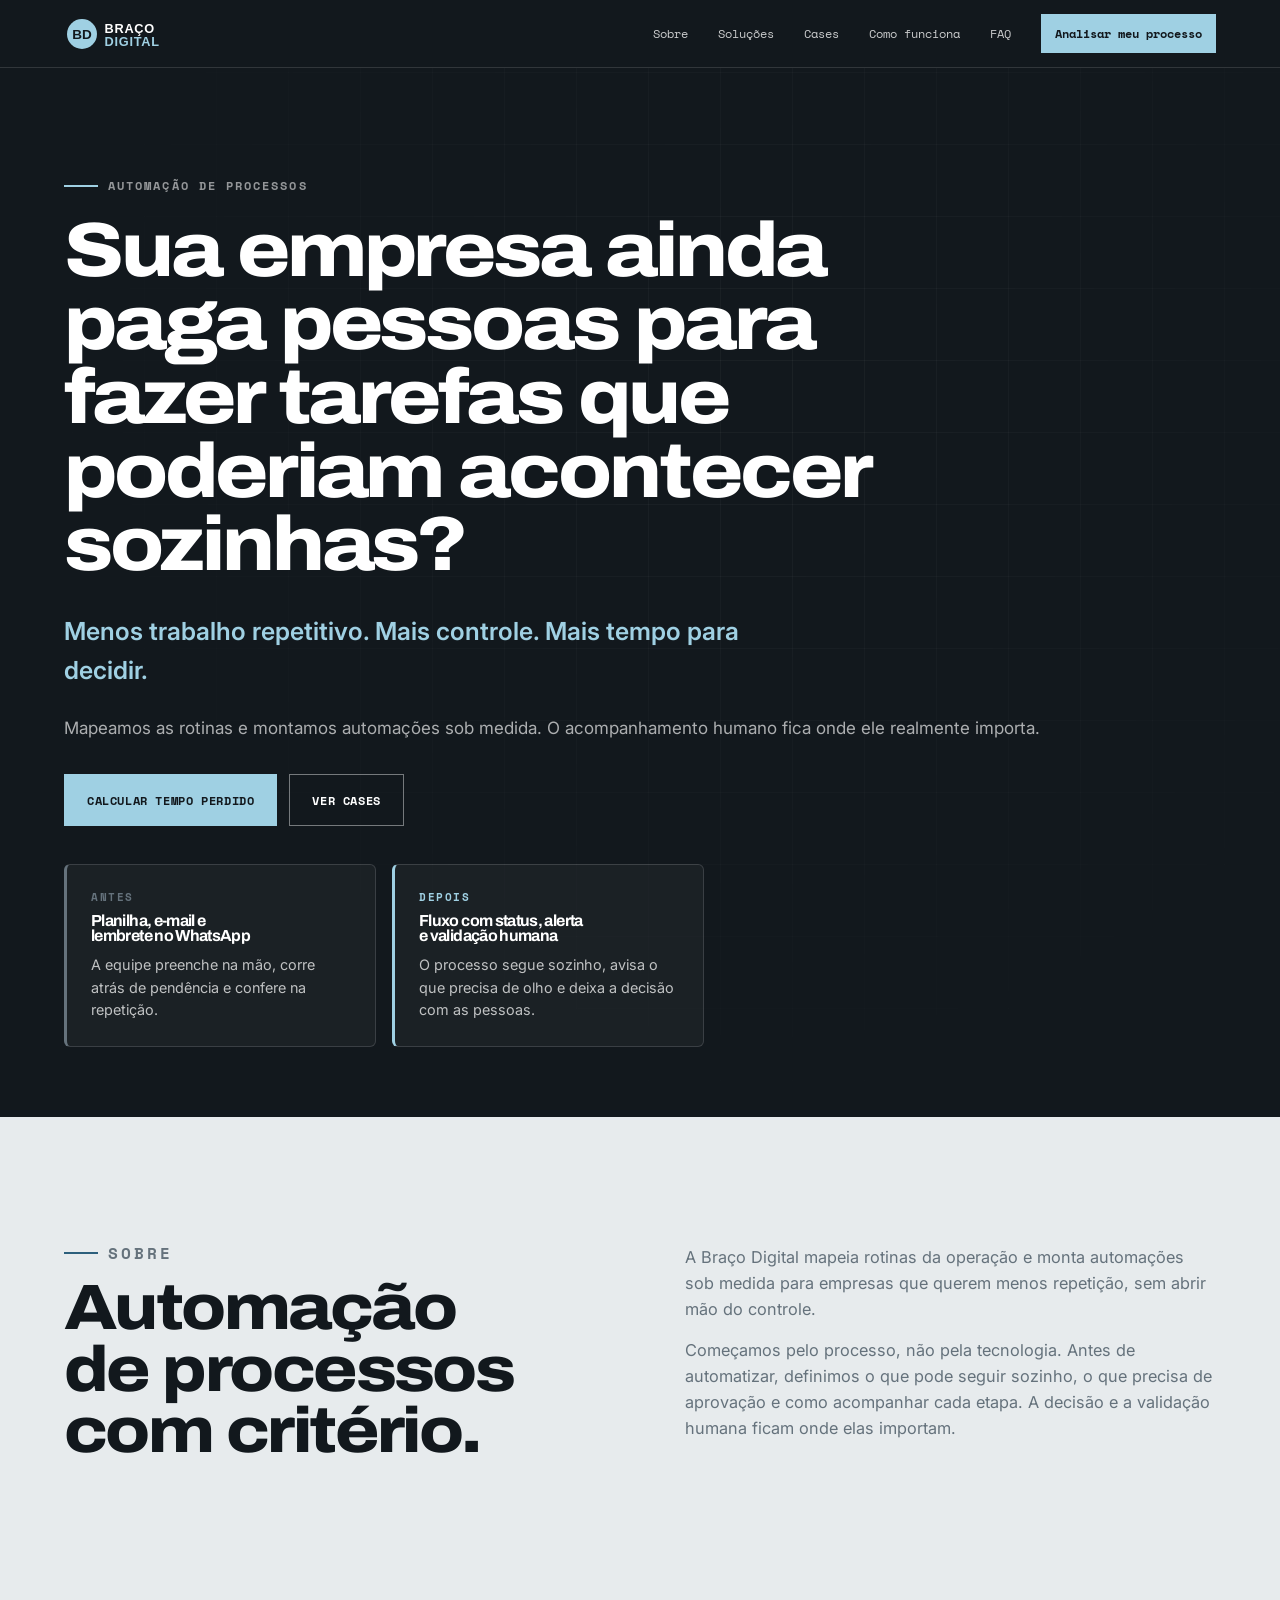
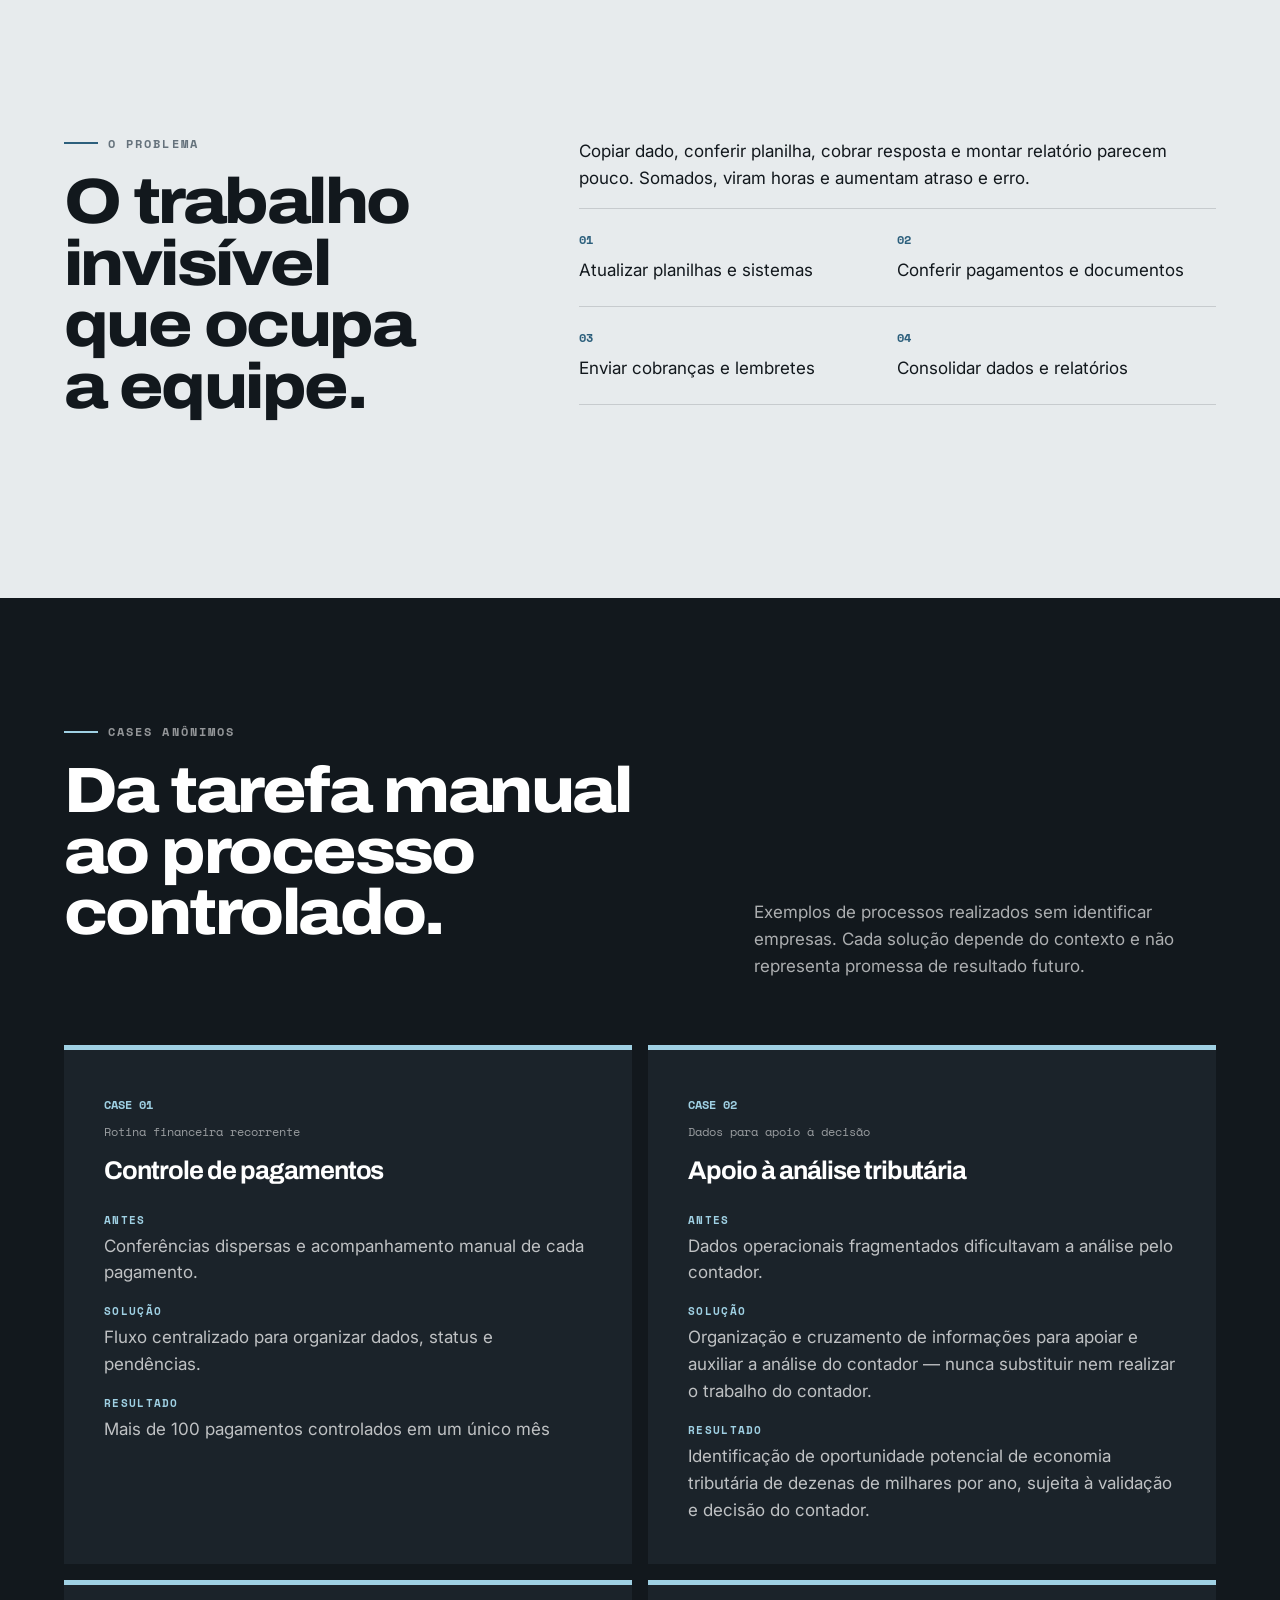
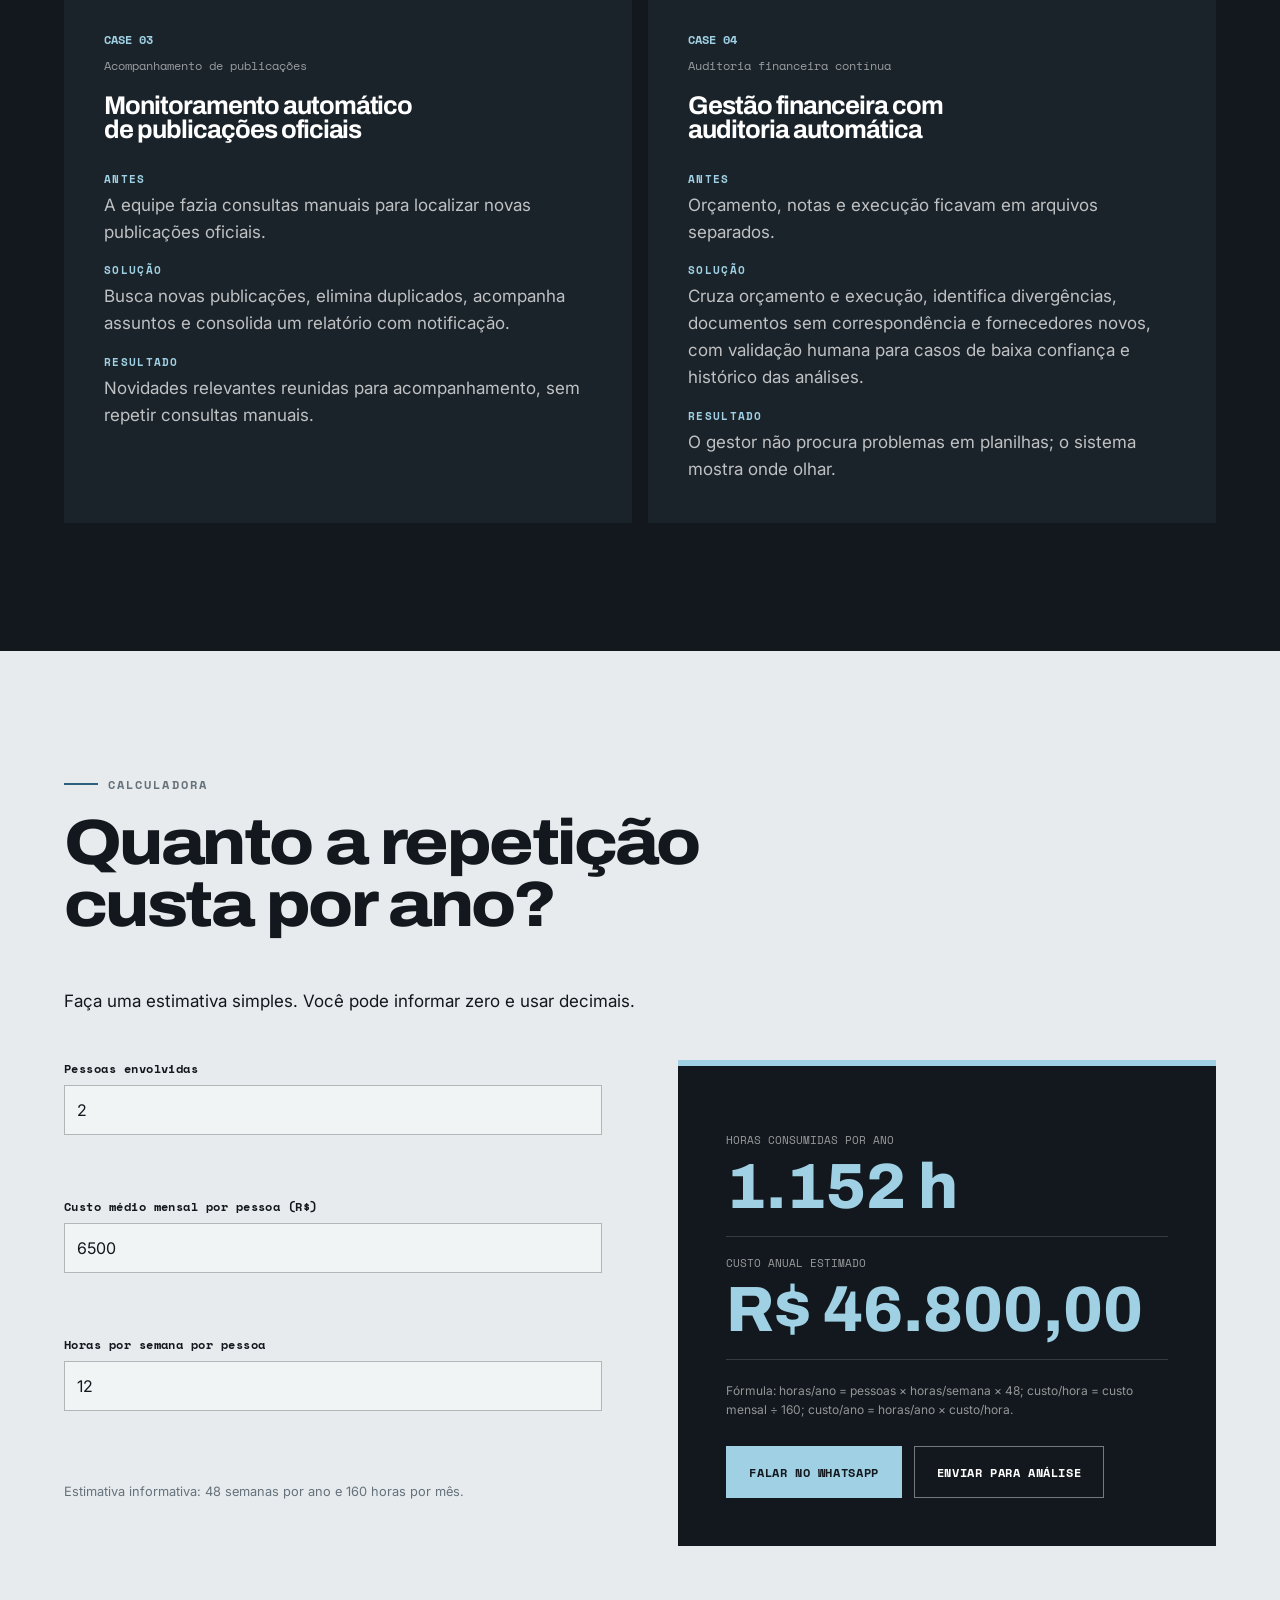
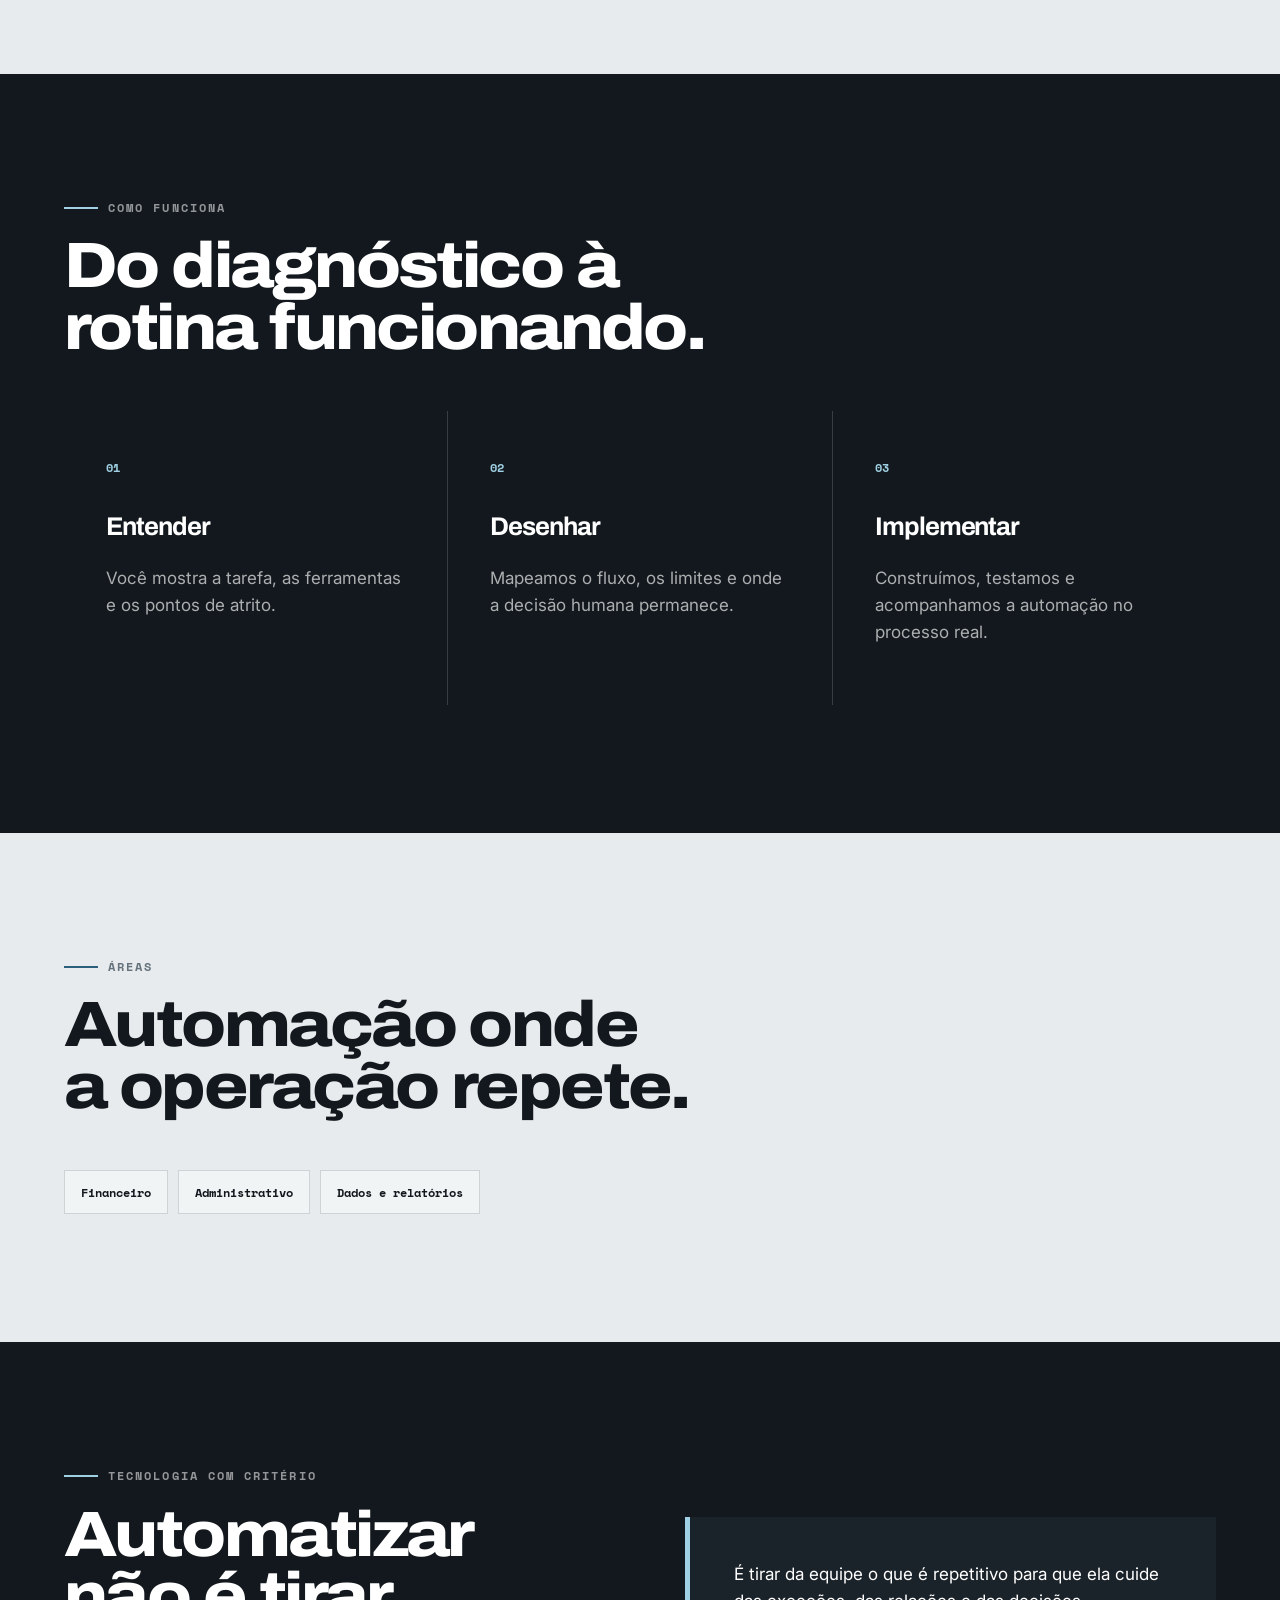
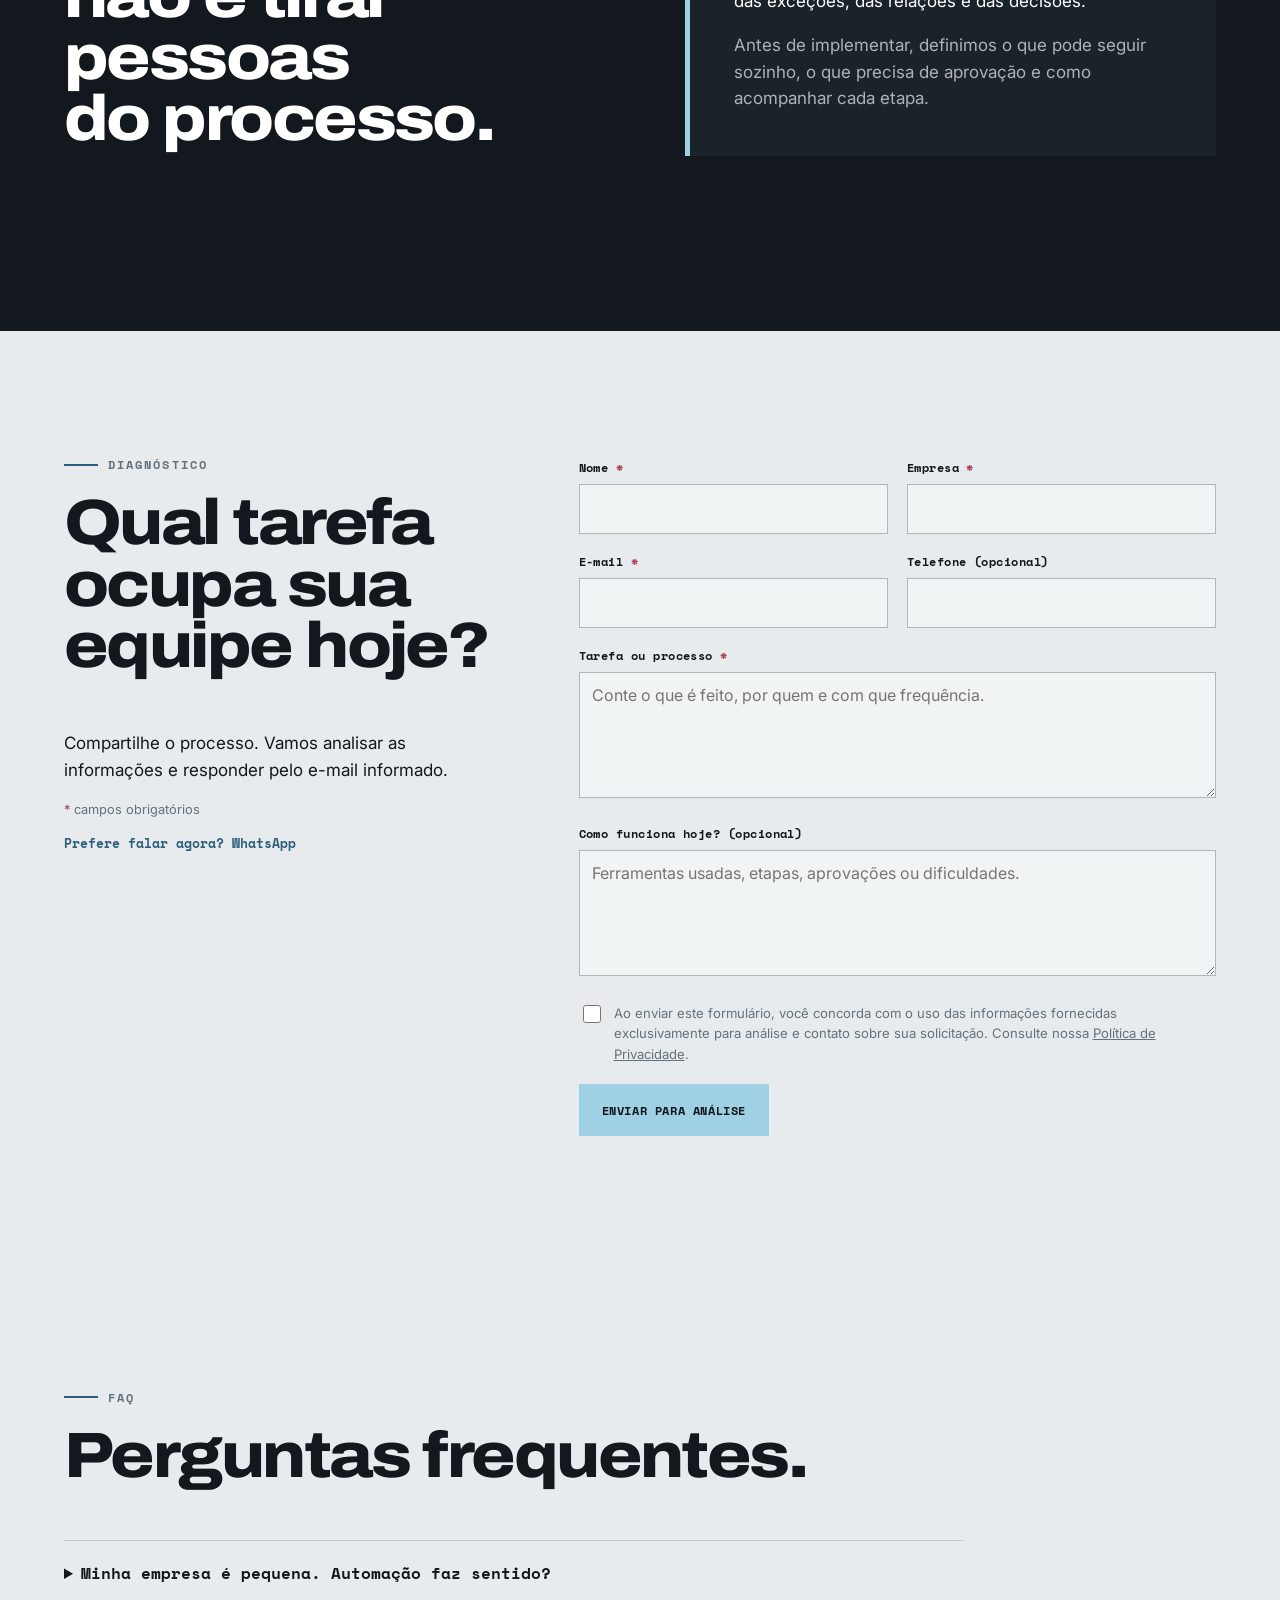
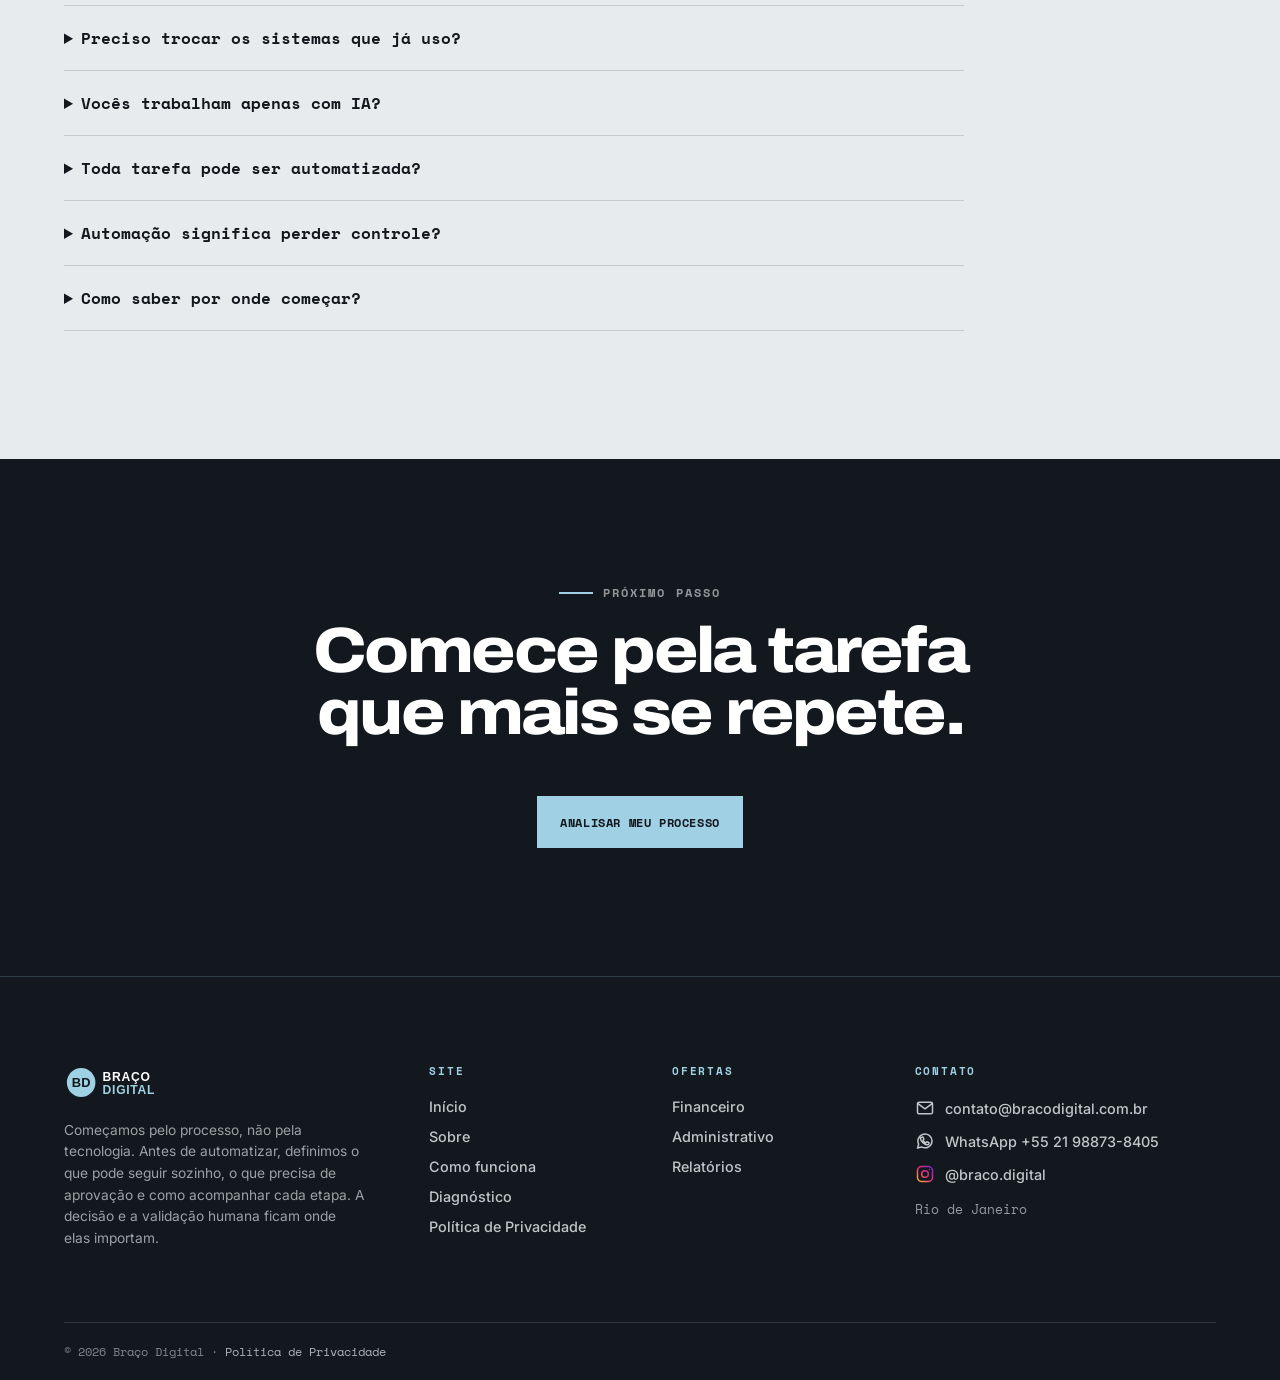
==== index.html @ 76b94386 "Tarefa 6: remove links mortos (Comercial, Atendimento, Operacoes) da secao Areas" ====
<!doctype html>
<html lang="pt-BR">
<head>
  <meta charset="utf-8">
  <meta name="viewport" content="width=device-width,initial-scale=1">
<script async src="https://www.googletagmanager.com/gtag/js?id=G-P51CNDWHR2"></script>
  <title>Braço Digital — automação de processos</title>
  <meta name="description" content="Automação de processos para empresas ganharem controle e tempo para decidir. Mapeamos rotinas operacionais e criamos automações sob medida, com acompanhamento humano onde importa.">
  <meta property="og:type" content="website">
  <meta property="og:site_name" content="Braço Digital">
  <meta property="og:title" content="Menos trabalho repetitivo. Mais controle.">
  <meta property="og:description" content="Descubra quanto tempo tarefas repetitivas consomem e analise o que pode acontecer sozinho.">
  <meta property="og:url" content="https://bracodigital.com.br/">
  <meta property="og:image" content="https://bracodigital.com.br/assets/og-imagem.jpg">
  <meta property="og:image:width" content="1200">
  <meta property="og:image:height" content="630">
  <meta property="og:locale" content="pt_BR">
  <meta name="twitter:card" content="summary_large_image">
  <meta name="twitter:title" content="Menos trabalho repetitivo. Mais controle.">
  <meta name="twitter:description" content="Automação de processos para empresas ganharem controle e tempo para decidir.">
  <meta name="twitter:image" content="https://bracodigital.com.br/assets/og-imagem.jpg">
  <meta name="theme-color" content="#12181d">
  <link rel="canonical" href="https://bracodigital.com.br/">
  <link rel="icon" href="/assets/favicon.ico" sizes="32x32">
  <link rel="icon" href="/assets/favicon.svg" type="image/svg+xml">
  <link rel="apple-touch-icon" href="/assets/apple-touch-icon.png">
  <link rel="preconnect" href="https://fonts.googleapis.com">
  <link rel="preconnect" href="https://fonts.gstatic.com" crossorigin>
  <link href="https://fonts.googleapis.com/css2?family=Archivo:wdth,wght@62..125,100..900&family=Inter:wght@400;500;600&family=Space+Mono:wght@400;700&display=swap" rel="stylesheet">
  <script type="application/ld+json">
  {
    "@context": "https://schema.org",
    "@type": "ProfessionalService",
    "@id": "https://bracodigital.com.br/#organization",
    "name": "Braço Digital",
    "description": "Automação de processos para empresas: mapeamento de rotinas, integrações e automações sob medida, com acompanhamento humano.",
    "url": "https://bracodigital.com.br/",
    "telephone": "+55-21-98873-8405",
    "email": "contato@bracodigital.com.br",
    "address": {"@type": "PostalAddress", "addressLocality": "Rio de Janeiro", "addressRegion": "RJ", "addressCountry": "BR"},
    "priceRange": "$$",
    "knowsAbout": ["Automação de processos", "Prestação de contas de projetos sociais", "Gestão financeira de projetos", "Fluxo de pagamentos PIX", "Painéis de gestão"],
    "audience": {"@type": "Audience", "audienceType": "Organizações do terceiro setor, empresas de backoffice, pequenas e médias empresas"},
    "areaServed": "Brasil",
    "sameAs": ["https://www.instagram.com/braco.digital"],
    "hasOfferCatalog": {
      "@type": "OfferCatalog",
      "name": "Áreas de automação",
      "itemListElement": [
        {"@type":"Offer","itemOffered":{"@type":"Service","name":"Financeiro"},"url":"https://bracodigital.com.br/financeiro.html"},
        {"@type":"Offer","itemOffered":{"@type":"Service","name":"Administrativo"},"url":"https://bracodigital.com.br/administrativo.html"},
        {"@type":"Offer","itemOffered":{"@type":"Service","name":"Dados e relatórios"},"url":"https://bracodigital.com.br/relatorios.html"}
      ]
    }
  }
  </script>
  <script type="application/ld+json">
  {
    "@context": "https://schema.org",
    "@type": "FAQPage",
    "mainEntity": [
      {"@type":"Question","name":"Minha empresa é pequena. Automação faz sentido?","acceptedAnswer":{"@type":"Answer","text":"Sim. O tamanho da empresa importa menos que a frequência da tarefa e o tempo que ela consome. Processos simples e repetitivos também podem gerar ganhos relevantes."}},
      {"@type":"Question","name":"Preciso trocar os sistemas que já uso?","acceptedAnswer":{"@type":"Answer","text":"Não necessariamente. Primeiro avaliamos as ferramentas atuais e as integrações possíveis; a automação pode conectar o que já existe."}},
      {"@type":"Question","name":"Vocês trabalham apenas com IA?","acceptedAnswer":{"@type":"Answer","text":"Não. Usamos IA quando ela é adequada, junto com integrações, regras e automações tradicionais. A tecnologia é escolhida conforme o processo."}},
      {"@type":"Question","name":"Toda tarefa pode ser automatizada?","acceptedAnswer":{"@type":"Answer","text":"Não. Tarefas com regras claras e repetição tendem a ser boas candidatas; decisões sensíveis, exceções e atividades que exigem julgamento podem permanecer humanas."}},
      {"@type":"Question","name":"Automação significa perder controle?","acceptedAnswer":{"@type":"Answer","text":"Não. Aprovações, limites, registros e validação humana podem fazer parte do fluxo. Automação sem controle pode apenas executar erros mais rapidamente."}},
      {"@type":"Question","name":"Como saber por onde começar?","acceptedAnswer":{"@type":"Answer","text":"Comece pela tarefa frequente que mais consome tempo ou causa retrabalho — aquela que faz a equipe pensar: Não é possível que ainda precisemos fazer isso manualmente."}}
    ]
  }
  </script>
  <link rel="stylesheet" href="css/index.v2.css">
</head>
<body>
  <a class="skip-link" href="#inicio">Pular para o conteúdo</a>
  <header class="nav">
    <a class="brand" href="#inicio" aria-label="Braço Digital — início"><img src="assets/marca/logo-light.svg" alt="Braço Digital" width="200" height="48"></a>
    <button class="hamb" type="button" aria-expanded="false" aria-controls="menu">Menu</button>
    <nav class="menu" id="menu" aria-label="Navegação principal">
      <a href="#sobre">Sobre</a><a href="#solucoes">Soluções</a><a href="#cases">Cases</a><a href="#como-funciona">Como funciona</a><a href="#faq">FAQ</a><a class="menu-cta" href="#diagnostico">Analisar meu processo</a>
    </nav>
  </header>

  <main>
    <section class="hero dark" id="inicio">
      <div class="hero-inner">
        <p class="eyebrow">Automação de processos</p>
        <h1>Sua empresa ainda paga pessoas para fazer tarefas que poderiam acontecer sozinhas?</h1>
        <p class="hero-lead">Menos trabalho repetitivo. Mais controle. Mais tempo para decidir.</p>
        <p class="muted">Mapeamos as rotinas e montamos automações sob medida. O acompanhamento humano fica onde ele realmente importa.</p>
        <div class="actions"><a class="btn" href="#calculadora">Calcular tempo perdido</a><a class="btn secondary" href="#cases">Ver cases</a></div>
        <div class="hero-cards">
          <div class="hero-card antes"><span class="tag">Antes</span><h3>Planilha, e-mail e lembrete no WhatsApp</h3><p>A equipe preenche na mão, corre atrás de pendência e confere na repetição.</p></div>
          <div class="hero-card depois"><span class="tag">Depois</span><h3>Fluxo com status, alerta e validação humana</h3><p>O processo segue sozinho, avisa o que precisa de olho e deixa a decisão com as pessoas.</p></div>
        </div>
      </div>
    </section>

    <section class="wrap" id="sobre">
      <div class="sobre-grid">
        <div><p class="eyebrow">Sobre</p><h2>Automação de processos com critério.</h2></div>
        <div>
          <p>A Braço Digital mapeia rotinas da operação e monta automações sob medida para empresas que querem menos repetição, sem abrir mão do controle.</p>
          <p>Começamos pelo processo, não pela tecnologia. Antes de automatizar, definimos o que pode seguir sozinho, o que precisa de aprovação e como acompanhar cada etapa. A decisão e a validação humana ficam onde elas importam.</p>
        </div>
      </div>
    </section>

    <section class="wrap" id="solucoes">
      <div class="intro">
        <div><p class="eyebrow">O problema</p><h2>O trabalho invisível que ocupa a equipe.</h2></div>
        <div><p>Copiar dado, conferir planilha, cobrar resposta e montar relatório parecem pouco. Somados, viram horas e aumentam atraso e erro.</p>
          <div class="task-list">
            <div class="task"><span>01</span>Atualizar planilhas e sistemas</div><div class="task"><span>02</span>Conferir pagamentos e documentos</div><div class="task"><span>03</span>Enviar cobranças e lembretes</div><div class="task"><span>04</span>Consolidar dados e relatórios</div>
          </div>
        </div>
      </div>
    </section>

    <section class="wrap dark" id="cases">
      <div class="cases-head"><div><p class="eyebrow">Cases anônimos</p><h2>Da tarefa manual ao processo controlado.</h2></div><p class="muted">Exemplos de processos realizados sem identificar empresas. Cada solução depende do contexto e não representa promessa de resultado futuro.</p></div>
      <div class="cases">
        <article class="case"><span class="case-number">CASE 01</span><div class="case-ctx">Rotina financeira recorrente</div><h3>Controle de pagamentos</h3><dl><dt>Antes</dt><dd>Conferências dispersas e acompanhamento manual de cada pagamento.</dd><dt>Solução</dt><dd>Fluxo centralizado para organizar dados, status e pendências.</dd><dt>Resultado</dt><dd>Mais de 100 pagamentos controlados em um único mês</dd></dl></article>
        <article class="case"><span class="case-number">CASE 02</span><div class="case-ctx">Dados para apoio à decisão</div><h3>Apoio à análise tributária</h3><dl><dt>Antes</dt><dd>Dados operacionais fragmentados dificultavam a análise pelo contador.</dd><dt>Solução</dt><dd>Organização e cruzamento de informações para apoiar e auxiliar a análise do contador — nunca substituir nem realizar o trabalho do contador.</dd><dt>Resultado</dt><dd>Identificação de oportunidade potencial de economia tributária de dezenas de milhares por ano, sujeita à validação e decisão do contador.</dd></dl></article>
        <article class="case"><span class="case-number">CASE 03</span><div class="case-ctx">Acompanhamento de publicações</div><h3>Monitoramento automático de publicações oficiais</h3><dl><dt>Antes</dt><dd>A equipe fazia consultas manuais para localizar novas publicações oficiais.</dd><dt>Solução</dt><dd>Busca novas publicações, elimina duplicados, acompanha assuntos e consolida um relatório com notificação.</dd><dt>Resultado</dt><dd>Novidades relevantes reunidas para acompanhamento, sem repetir consultas manuais.</dd></dl></article>
        <article class="case"><span class="case-number">CASE 04</span><div class="case-ctx">Auditoria financeira contínua</div><h3>Gestão financeira com auditoria automática</h3><dl><dt>Antes</dt><dd>Orçamento, notas e execução ficavam em arquivos separados.</dd><dt>Solução</dt><dd>Cruza orçamento e execução, identifica divergências, documentos sem correspondência e fornecedores novos, com validação humana para casos de baixa confiança e histórico das análises.</dd><dt>Resultado</dt><dd>O gestor não procura problemas em planilhas; o sistema mostra onde olhar.</dd></dl></article>
      </div>
    </section>

    <section class="wrap" id="calculadora">
      <p class="eyebrow">Calculadora</p><h2>Quanto a repetição custa por ano?</h2><p>Faça uma estimativa simples. Você pode informar zero e usar decimais.</p>
      <div class="calculator">
        <div class="fields">
          <div class="field"><label for="pessoas">Pessoas envolvidas</label><input id="pessoas" name="pessoas" type="text" inputmode="decimal" autocomplete="off" value="2" aria-describedby="calc-ajuda"></div>
          <div class="field"><label for="custo-mensal">Custo médio mensal por pessoa (R$)</label><input id="custo-mensal" name="custoMensal" type="text" inputmode="decimal" autocomplete="off" value="6500"></div>
          <div class="field"><label for="horas-semana">Horas por semana por pessoa</label><input id="horas-semana" name="horasSemana" type="text" inputmode="decimal" autocomplete="off" value="12"></div>
          <p class="help" id="calc-ajuda">Estimativa informativa: 48 semanas por ano e 160 horas por mês.</p>
        </div>
        <div class="results" aria-live="polite">
          <div class="result"><span>Horas consumidas por ano</span><strong id="horas-ano">1.152 h</strong></div>
          <div class="result"><span>Custo anual estimado</span><strong id="custo-ano">R$ 46.800,00</strong></div>
          <p class="formula">Fórmula: horas/ano = pessoas × horas/semana × 48; custo/hora = custo mensal ÷ 160; custo/ano = horas/ano × custo/hora.</p>
          <div class="calc-actions"><a class="btn" href="https://wa.me/5521988738405" target="_blank" rel="noopener">Falar no WhatsApp</a><a class="btn secondary" href="#diagnostico">Enviar para análise</a></div>
        </div>
      </div>
    </section>

    <section class="wrap dark" id="como-funciona">
      <p class="eyebrow">Como funciona</p><h2>Do diagnóstico à rotina funcionando.</h2>
      <div class="steps"><article class="step"><b>01</b><h3>Entender</h3><p class="muted">Você mostra a tarefa, as ferramentas e os pontos de atrito.</p></article><article class="step"><b>02</b><h3>Desenhar</h3><p class="muted">Mapeamos o fluxo, os limites e onde a decisão humana permanece.</p></article><article class="step"><b>03</b><h3>Implementar</h3><p class="muted">Construímos, testamos e acompanhamos a automação no processo real.</p></article></div>
    </section>

    <section class="wrap"><p class="eyebrow">Áreas</p><h2>Automação onde a operação repete.</h2><div class="areas" aria-label="Áreas atendidas"><a class="area-link" href="financeiro.html">Financeiro</a><a class="area-link" href="administrativo.html">Administrativo</a><a class="area-link" href="relatorios.html">Dados e relatórios</a></div></section>

    <section class="wrap dark"><div class="human"><div><p class="eyebrow">Tecnologia com critério</p><h2>Automatizar não é tirar pessoas do processo.</h2></div><div class="human-note"><p>É tirar da equipe o que é repetitivo para que ela cuide das exceções, das relações e das decisões.</p><p class="muted">Antes de implementar, definimos o que pode seguir sozinho, o que precisa de aprovação e como acompanhar cada etapa.</p></div></div></section>

    <section class="wrap" id="diagnostico">
      <div class="contact-grid">
        <div><p class="eyebrow">Diagnóstico</p><h2>Qual tarefa ocupa sua equipe hoje?</h2><p>Compartilhe o processo. Vamos analisar as informações e responder pelo e-mail informado.</p><p class="help"><span class="required" aria-hidden="true">*</span> campos obrigatórios</p><a class="wa-link" href="https://wa.me/5521988738405" target="_blank" rel="noopener">Prefere falar agora? WhatsApp</a></div>
        <div>
          <form class="form" id="diagnostico-form" novalidate>
            <div class="form-field"><label for="nome">Nome <span class="required" aria-hidden="true">*</span></label><input id="nome" name="nome" autocomplete="name" required maxlength="100"></div>
            <div class="form-field"><label for="empresa">Empresa <span class="required" aria-hidden="true">*</span></label><input id="empresa" name="empresa" autocomplete="organization" required maxlength="120"></div>
            <div class="form-field"><label for="email">E-mail <span class="required" aria-hidden="true">*</span></label><input id="email" name="email" type="email" autocomplete="email" required maxlength="254"></div>
            <div class="form-field"><label for="telefone">Telefone (opcional)</label><input id="telefone" name="telefone" type="tel" autocomplete="tel" maxlength="30"></div>
            <div class="form-field full"><label for="processo">Tarefa ou processo <span class="required" aria-hidden="true">*</span></label><textarea id="processo" name="processo" required minlength="10" maxlength="2000" placeholder="Conte o que é feito, por quem e com que frequência."></textarea></div>
            <div class="form-field full"><label for="como-funciona-form">Como funciona hoje? (opcional)</label><textarea id="como-funciona-form" name="comoFunciona" maxlength="3000" placeholder="Ferramentas usadas, etapas, aprovações ou dificuldades."></textarea></div>
            <div class="honeypot" aria-hidden="true"><label for="website">Não preencha este campo</label><input id="website" name="website" tabindex="-1" autocomplete="off"></div>
            <label class="consent" for="consentimento"><input id="consentimento" name="consentimento" type="checkbox" required><span>Ao enviar este formulário, você concorda com o uso das informações fornecidas exclusivamente para análise e contato sobre sua solicitação. Consulte nossa <a href="politica-de-privacidade.html" target="_blank" rel="noopener">Política de Privacidade</a>.</span></label>
            <div class="form-actions"><button class="btn" type="submit">Enviar para análise</button><span class="status" id="form-status" role="status" aria-live="polite"></span></div>
          </form>
          <div class="success" id="form-success" hidden tabindex="-1">Recebemos sua solicitação. Obrigado por compartilhar seu processo conosco. Vamos analisar as informações e entraremos em contato pelo e-mail informado.</div>
        </div>
      </div>
    </section>

    <section class="wrap" id="faq"><p class="eyebrow">FAQ</p><h2>Perguntas frequentes.</h2><div class="faq">
      <details><summary>Minha empresa é pequena. Automação faz sentido?</summary><p>Sim. O tamanho da empresa importa menos que a frequência da tarefa e o tempo que ela consome. Processos simples e repetitivos também podem gerar ganhos relevantes.</p></details>
      <details><summary>Preciso trocar os sistemas que já uso?</summary><p>Não necessariamente. Primeiro avaliamos as ferramentas atuais e as integrações possíveis; a automação pode conectar o que já existe.</p></details>
      <details><summary>Vocês trabalham apenas com IA?</summary><p>Não. Usamos IA quando ela é adequada, junto com integrações, regras e automações tradicionais. A tecnologia é escolhida conforme o processo.</p></details>
      <details><summary>Toda tarefa pode ser automatizada?</summary><p>Não. Tarefas com regras claras e repetição tendem a ser boas candidatas; decisões sensíveis, exceções e atividades que exigem julgamento podem permanecer humanas.</p></details>
      <details><summary>Automação significa perder controle?</summary><p>Não. Aprovações, limites, registros e validação humana podem fazer parte do fluxo. <strong>Automação sem controle pode apenas executar erros mais rapidamente.</strong></p></details>
      <details><summary>Como saber por onde começar?</summary><p>Comece pela tarefa frequente que mais consome tempo ou causa retrabalho — aquela que faz a equipe pensar: <strong>“Não é possível que ainda precisemos fazer isso manualmente.”</strong></p></details>
    </div></section>

    <section class="wrap dark final"><p class="eyebrow eyebrow-center">Próximo passo</p><h2>Comece pela tarefa que mais se repete.</h2><a class="btn" href="#diagnostico">Analisar meu processo</a></section>
  </main>
  <footer class="footer">
    <div class="footer-grid">
      <div class="footer-column footer-brand">
        <img src="assets/marca/logo-light.svg" alt="Braço Digital" width="200" height="48">
        <p>Começamos pelo processo, não pela tecnologia. Antes de automatizar, definimos o que pode seguir sozinho, o que precisa de aprovação e como acompanhar cada etapa. A decisão e a validação humana ficam onde elas importam.</p>
      </div>
      <nav class="footer-column" aria-label="Navegação do rodapé">
        <h2>Site</h2>
        <div class="footer-links">
          <a href="#inicio">Início</a>
          <a href="#sobre">Sobre</a>
          <a href="#como-funciona">Como funciona</a>
          <a href="#diagnostico">Diagnóstico</a>
          <a href="politica-de-privacidade.html">Política de Privacidade</a>
        </div>
      </nav>
      <nav class="footer-column" aria-label="Ofertas">
        <h2>Ofertas</h2>
        <div class="footer-links">
          <a href="financeiro.html">Financeiro</a>
          <a href="administrativo.html">Administrativo</a>
          <a href="relatorios.html">Relatórios</a>
        </div>
      </nav>
      <div class="footer-column">
        <h2>Contato</h2>
        <div class="footer-contacts">
          <a href="mailto:contato@bracodigital.com.br"><svg viewBox="0 0 24 24" aria-hidden="true" focusable="false" fill="none" stroke="currentColor" stroke-width="1.8" stroke-linecap="round" stroke-linejoin="round"><rect x="3" y="5" width="18" height="14" rx="2"></rect><path d="m4 7 8 6 8-6"></path></svg>contato@bracodigital.com.br</a>
          <a href="https://wa.me/5521988738405" target="_blank" rel="noopener"><svg viewBox="0 0 24 24" aria-hidden="true" focusable="false" fill="none" stroke="currentColor" stroke-width="1.8" stroke-linecap="round" stroke-linejoin="round"><path d="M20.5 11.6a8.5 8.5 0 0 1-12.6 7.5L3 20.5l1.4-4.7a8.5 8.5 0 1 1 16.1-4.2Z"></path><path d="M8.2 7.7c.2-.4.4-.4.7-.4h.5c.2 0 .4.1.5.4l.7 1.7c.1.3 0 .5-.2.7l-.6.7c-.2.2-.1.4 0 .6.7 1.2 1.6 2.1 2.8 2.8.2.1.4.2.6 0l.8-1c.2-.2.4-.3.7-.2l1.8.8c.3.1.4.3.4.5 0 .4-.2 1.2-.5 1.5-.4.5-1.2.8-2 .8-1.1 0-2.8-.6-4.6-2.2-2.2-2-3.3-4.4-3.3-5.6 0-.5.2-.9.4-1.1Z"></path></svg>WhatsApp +55 21 98873-8405</a>
          <a href="https://instagram.com/braco.digital" target="_blank" rel="noopener"><svg viewBox="0 0 24 24" aria-hidden="true" focusable="false" fill="none" stroke="url(#instagram-gradient)" stroke-width="1.8" stroke-linecap="round" stroke-linejoin="round"><defs><linearGradient id="instagram-gradient" x1="2" y1="22" x2="22" y2="2" gradientUnits="userSpaceOnUse"><stop stop-color="#f9ce34"></stop><stop offset=".5" stop-color="#ee2a7b"></stop><stop offset="1" stop-color="#6228d7"></stop></linearGradient></defs><rect x="3" y="3" width="18" height="18" rx="5"></rect><circle cx="12" cy="12" r="4"></circle><circle cx="17.4" cy="6.6" r=".8" fill="url(#instagram-gradient)" stroke="none"></circle></svg>@braco.digital</a>
        </div>
        <p class="footer-location">Rio de Janeiro</p>
      </div>
    </div>
    <div class="footer-bar">© <span id="ano"></span> Braço Digital · <a href="politica-de-privacidade.html">Política de Privacidade</a></div>
  </footer>

  <script src="js/app.v2.js"></script>
  <a class="wa-float" href="https://wa.me/5521988738405" target="_blank" rel="noopener" aria-label="Falar no WhatsApp">
    <svg viewBox="0 0 24 24" width="26" height="26" aria-hidden="true"><path fill="currentColor" d="M12.04 2C6.58 2 2.13 6.45 2.13 11.91c0 1.75.46 3.45 1.32 4.95L2 22l5.25-1.38a9.9 9.9 0 0 0 4.79 1.22h.01c5.46 0 9.9-4.45 9.9-9.91A9.85 9.85 0 0 0 12.04 2Zm0 18.13h-.01a8.2 8.2 0 0 1-4.19-1.15l-.3-.18-3.12.82.83-3.04-.2-.31a8.2 8.2 0 0 1-1.26-4.37c0-4.54 3.7-8.24 8.25-8.24 2.2 0 4.27.86 5.83 2.42a8.18 8.18 0 0 1 2.41 5.83c0 4.54-3.7 8.22-8.24 8.22Zm4.52-6.16c-.25-.13-1.47-.72-1.69-.8-.23-.09-.4-.13-.56.12-.17.25-.64.8-.78.97-.15.16-.29.18-.54.06-.25-.13-1.05-.39-2-1.23-.73-.66-1.23-1.47-1.38-1.72-.14-.25-.02-.38.11-.51.11-.11.25-.29.37-.43.13-.15.17-.25.25-.41.09-.17.04-.31-.02-.43-.06-.13-.56-1.35-.77-1.84-.2-.48-.41-.42-.56-.43h-.48c-.17 0-.43.06-.66.31-.22.25-.86.85-.86 2.07 0 1.22.89 2.4 1.01 2.56.13.17 1.75 2.67 4.23 3.74.59.26 1.05.41 1.41.52.59.19 1.13.16 1.56.1.48-.07 1.47-.6 1.67-1.18.21-.58.21-1.07.15-1.18-.06-.1-.23-.16-.48-.29Z"/></svg>
  </a>
</body>
</html>
---- css/index.v2.css ----
:root{--gelo:#e7ebed;--papel:#f1f4f5;--tinta:#12181d;--tinta2:#1b232a;--grafite:#65727c;--sinal:#9fd0e3;--fiorde:#2c5f7c;--alerta:#a63a4e;--display:'Archivo',system-ui,sans-serif;--corpo:'Inter',system-ui,sans-serif;--mono:'Space Mono',monospace;--mx:clamp(20px,5vw,88px);--borda:1px solid rgba(18,24,29,.15);--ease:cubic-bezier(.16,1,.3,1)}
*{box-sizing:border-box}html{scroll-behavior:smooth;scroll-padding-top:82px}body{margin:0;background:var(--gelo);color:var(--tinta);font:17px/1.58 var(--corpo);overflow-x:hidden}img{display:block;max-width:100%}a{color:inherit}:focus-visible{outline:3px solid var(--sinal);outline-offset:3px}::selection{background:var(--sinal)}
.skip-link{position:absolute;left:-9999px;top:0;z-index:99;background:var(--tinta);color:#fff;padding:10px 16px;font:700 .8rem var(--mono)}
.skip-link:focus{left:0}
h1,h2,h3,p{margin-top:0}h1,h2,h3{font-family:var(--display);font-variation-settings:'wdth' 112,'wght' 800;letter-spacing:-.04em;line-height:.96;text-wrap:balance}h1{font-size:clamp(2.3rem,6vw,5.2rem);max-width:15ch}h2{font-size:clamp(2.05rem,5vw,4.3rem);max-width:17ch}h3{font-size:clamp(1.25rem,2vw,1.65rem);font-variation-settings:'wdth' 100,'wght' 700}.wrap{padding:clamp(76px,10vw,138px) var(--mx)}.dark{background:var(--tinta);color:#fff}.muted{color:var(--grafite)}.dark .muted{color:rgba(255,255,255,.65)}.eyebrow{display:flex;align-items:center;gap:10px;margin-bottom:22px;color:var(--grafite);font:700 .72rem/1 var(--mono);letter-spacing:.18em;text-transform:uppercase}.eyebrow:before{content:'';width:34px;height:2px;background:var(--fiorde)}.dark .eyebrow{color:rgba(255,255,255,.55)}.dark .eyebrow:before{background:var(--sinal)}
.nav{position:fixed;z-index:20;inset:0 0 auto;display:flex;align-items:center;justify-content:space-between;padding:14px var(--mx);background:#12181d;border-bottom:1px solid rgba(255,255,255,.13)}.brand{display:flex;align-items:center;gap:12px}.brand img{height:36px;width:auto}.menu{display:flex;align-items:center;gap:clamp(14px,2.5vw,30px)}.menu a{color:rgba(255,255,255,.78);font:.75rem var(--mono);text-decoration:none}.menu .menu-cta{padding:11px 14px;color:var(--tinta);background:var(--sinal);font-weight:700}.hamb{display:none;padding:10px;background:none;color:#fff;border:1px solid rgba(255,255,255,.3);font:700 .75rem var(--mono)}
.hero{min-height:100svh;display:flex;align-items:flex-end;position:relative;overflow:hidden;padding-top:110px}.hero:before{content:'';position:absolute;inset:0;background-image:linear-gradient(rgba(255,255,255,.04) 1px,transparent 1px),linear-gradient(90deg,rgba(255,255,255,.04) 1px,transparent 1px);background-size:72px 72px;mask-image:radial-gradient(circle at 60% 35%,#000,transparent 72%)}.hero-inner{position:relative;width:100%;padding:70px var(--mx)}.hero h1{margin-bottom:30px}.hero-lead{max-width:680px;font-size:clamp(1.15rem,2vw,1.55rem);color:var(--sinal);font-weight:600}.actions{display:flex;gap:12px;flex-wrap:wrap;margin-top:32px}.btn{display:inline-flex;align-items:center;justify-content:center;min-height:52px;padding:14px 22px;border:1px solid var(--sinal);background:var(--sinal);color:var(--tinta);font:700 .76rem var(--mono);letter-spacing:.05em;text-decoration:none;text-transform:uppercase;cursor:pointer}.btn.secondary{background:transparent;color:#fff;border-color:rgba(255,255,255,.42)}.btn:hover{filter:brightness(1.06);transform:translateY(-1px)}
.intro{display:grid;grid-template-columns:.8fr 1.2fr;gap:clamp(30px,7vw,110px)}.task-list{display:grid;grid-template-columns:repeat(2,1fr);border-top:var(--borda)}.task{padding:22px 16px 22px 0;border-bottom:var(--borda)}.task span{display:block;margin-bottom:9px;color:var(--fiorde);font:700 .72rem var(--mono)}
.cases-head{display:flex;align-items:end;justify-content:space-between;gap:30px;margin-bottom:48px}.cases-head p{max-width:42ch}.cases{display:grid;grid-template-columns:repeat(2,1fr);gap:16px}.case{padding:clamp(24px,4vw,40px);background:var(--tinta2);border-top:5px solid var(--sinal)}.case-number{color:var(--sinal);font:700 .72rem var(--mono)}.case h3{margin:18px 0 28px}.case dl{margin:0}.case dt{margin-top:17px;color:var(--sinal);font:700 .68rem var(--mono);letter-spacing:.12em;text-transform:uppercase}.case dd{margin:5px 0 0;color:rgba(255,255,255,.72)}
.calculator{display:grid;grid-template-columns:1fr 1fr;gap:clamp(28px,6vw,80px);margin-top:45px}.fields{display:grid;gap:20px}.field label,.form-field label{display:block;margin-bottom:8px;font:700 .72rem var(--mono);letter-spacing:.04em}.field input,.form-field input,.form-field textarea{width:100%;min-height:50px;padding:12px;border:1px solid rgba(18,24,29,.28);border-radius:0;background:var(--papel);color:var(--tinta);font:1rem var(--corpo)}.form-field textarea{min-height:126px;resize:vertical}.help{margin:8px 0 0;color:var(--grafite);font-size:.8rem}.results{padding:clamp(28px,5vw,48px);background:var(--tinta);color:#fff;border-top:6px solid var(--sinal)}.result{padding:17px 0;border-bottom:1px solid rgba(255,255,255,.15)}.result span{display:block;color:rgba(255,255,255,.57);font:.7rem var(--mono);text-transform:uppercase}.result strong{display:block;margin-top:7px;color:var(--sinal);font:800 clamp(2rem,5vw,4rem)/1 var(--display)}.formula{margin:22px 0 0;color:rgba(255,255,255,.55);font-size:.75rem}
.steps{display:grid;grid-template-columns:repeat(3,1fr);gap:1px;margin-top:45px;background:rgba(255,255,255,.16)}.step{padding:clamp(24px,4vw,42px);background:var(--tinta)}.step b{color:var(--sinal);font:700 .75rem var(--mono)}.step h3{margin-top:35px}.areas{display:flex;flex-wrap:wrap;gap:10px;margin-top:38px}.areas span{padding:12px 16px;border:var(--borda);background:var(--papel);font:700 .76rem var(--mono)}
.human{display:grid;grid-template-columns:1fr 1fr;gap:clamp(32px,7vw,100px);align-items:center}.human-note{padding:clamp(26px,4vw,44px);border-left:5px solid var(--sinal);background:var(--tinta2)}.human-note p:last-child{margin-bottom:0}
.contact-grid{display:grid;grid-template-columns:.8fr 1.2fr;gap:clamp(34px,7vw,100px)}.form{display:grid;grid-template-columns:1fr 1fr;gap:19px}.form-field.full{grid-column:1/-1}.required{color:var(--alerta)}.honeypot{position:absolute!important;left:-10000px!important;width:1px!important;height:1px!important;overflow:hidden!important}.consent{grid-column:1/-1;display:flex;gap:10px;align-items:flex-start;font-size:.82rem;color:var(--grafite)}.consent input{width:18px;height:18px;flex:none;margin-top:2px}.form-actions{grid-column:1/-1;display:flex;align-items:center;gap:18px;flex-wrap:wrap}.status{font-size:.9rem}.status[aria-live]{min-height:1.5em}.success{padding:24px;background:#dcebee;border-left:5px solid var(--fiorde)}
.faq{max-width:900px;margin-top:40px}.faq details{border-top:var(--borda);padding:20px 0}.faq details:last-child{border-bottom:var(--borda)}.faq summary{cursor:pointer;font:700 1rem var(--mono)}.faq details p{margin:14px 0 0;max-width:70ch;color:var(--grafite)}.final{text-align:center}.final h2{margin-inline:auto}
@media(max-width:850px){.hamb{display:block}.menu{position:absolute;top:100%;left:0;right:0;display:none;flex-direction:column;align-items:stretch;padding:16px var(--mx) 24px;background:var(--tinta)}body.menu-open .menu{display:flex}.menu a{padding:10px}.intro,.human,.contact-grid{grid-template-columns:1fr}.cases,.calculator{grid-template-columns:1fr}.steps{grid-template-columns:1fr}.cases-head{display:block}.form{grid-template-columns:1fr}.form-field.full,.consent,.form-actions{grid-column:1}.task-list{grid-template-columns:1fr}}
@media(max-width:480px){body{font-size:16px}.actions,.actions .btn,.form-actions,.form-actions .btn{width:100%}.hero-inner{padding-bottom:48px}.case{padding:24px}.result strong{overflow-wrap:anywhere}}
/* --- novo lote P0/P1/P2 --- */
.hero-cards{display:grid;grid-template-columns:1fr 1fr;gap:16px;max-width:640px;margin-top:38px}.hero-card{padding:24px;background:rgba(255,255,255,.04);border:1px solid rgba(255,255,255,.14);border-radius:6px}.hero-card h3{margin-bottom:10px;font-size:1rem}.hero-card p{margin:0;color:rgba(255,255,255,.72);font-size:.9rem}.hero-card.antes{border-left:3px solid var(--grafite)}.hero-card.depois{border-left:3px solid var(--sinal)}.hero-card .tag{display:block;font:700 .68rem var(--mono);letter-spacing:.14em;text-transform:uppercase;color:var(--grafite);margin-bottom:8px}.hero-card.depois .tag{color:var(--sinal)}
.case-ctx{color:rgba(255,255,255,.55);font-size:.72rem;font-family:var(--mono);margin-top:6px}
#sobre .sobre-grid{display:grid;grid-template-columns:1fr 1fr;gap:clamp(30px,7vw,90px);align-items:start}#sobre p{color:var(--grafite);font-size:1.02rem;margin-bottom:16px}#sobre h2{margin-bottom:20px}
.area-link{display:inline-block;padding:12px 16px;border:var(--borda);background:var(--papel);font:700 .76rem var(--mono);text-decoration:none;color:var(--tinta)}.area-link:hover{background:var(--sinal);color:var(--tinta)}.areas span.area-link{padding:12px 16px;border:var(--borda);background:var(--papel);font:700 .76rem var(--mono)}
.wa-link{display:inline-flex;align-items:center;gap:8px;margin-top:12px;font:700 .82rem var(--mono);color:var(--fiorde);text-decoration:none}.wa-link:hover{color:var(--sinal)}
.footer{padding:clamp(54px,7vw,88px) var(--mx) 0;background:var(--tinta);color:var(--gelo);border-top:1px solid rgba(159,208,227,.2)}.footer-grid{display:grid;grid-template-columns:1.35fr .8fr .8fr 1.35fr;gap:clamp(34px,5vw,76px);padding-bottom:clamp(46px,6vw,72px)}.footer-column{min-width:0}.footer-column h2{margin:0 0 22px;color:var(--sinal);font:700 .7rem/1 var(--mono);letter-spacing:.16em;text-transform:uppercase}.footer-brand img{width:min(200px,100%);height:auto;margin-bottom:20px}.footer-brand p{max-width:36ch;margin:0;color:rgba(231,235,237,.65);font-size:.86rem}.footer-links,.footer-contacts{display:grid;gap:13px}.footer a{width:fit-content;color:rgba(231,235,237,.82);text-decoration:none}.footer a:hover{color:var(--sinal)}.footer-links a{font:500 .9rem var(--corpo)}.footer-contacts a{display:inline-flex;align-items:center;gap:10px;max-width:100%;font:500 .9rem var(--corpo);overflow-wrap:anywhere}.footer-contacts svg{flex:none;width:20px;height:20px}.footer-location{margin:15px 0 0;color:rgba(231,235,237,.62);font:.82rem var(--mono)}.footer-bar{padding:20px 0;border-top:1px solid rgba(231,235,237,.14);color:rgba(231,235,237,.52);font:.74rem var(--mono)}.footer-bar a{color:rgba(231,235,237,.72)}
@media(max-width:900px){.footer-grid{grid-template-columns:repeat(2,minmax(0,1fr))}}
@media(max-width:640px){#sobre .sobre-grid{grid-template-columns:1fr;gap:24px}.hero-cards{grid-template-columns:1fr}.hero-card{padding:18px}.footer-grid{grid-template-columns:1fr;gap:38px}.footer-bar{line-height:1.7}}
@media(prefers-reduced-motion:reduce){html{scroll-behavior:auto}*,*:before,*:after{animation-duration:.01ms!important;animation-iteration-count:1!important;transition-duration:.01ms!important}}
.eyebrow-center{justify-content:center}
/* --- Tarefa 4: CTA da calculadora e botão flutuante WhatsApp --- */
.calc-actions{display:flex;gap:12px;flex-wrap:wrap;margin-top:26px}
.wa-float{position:fixed;right:16px;bottom:16px;width:56px;height:56px;border-radius:50%;background:#25D366;color:#fff;display:flex;align-items:center;justify-content:center;box-shadow:0 4px 14px rgba(0,0,0,.25);z-index:50}
.wa-float:hover{filter:brightness(1.05)}
@media (min-width:900px){.wa-float{display:none}}
@media (prefers-reduced-motion:no-preference){.wa-float{transition:transform .15s}.wa-float:active{transform:scale(.95)}}
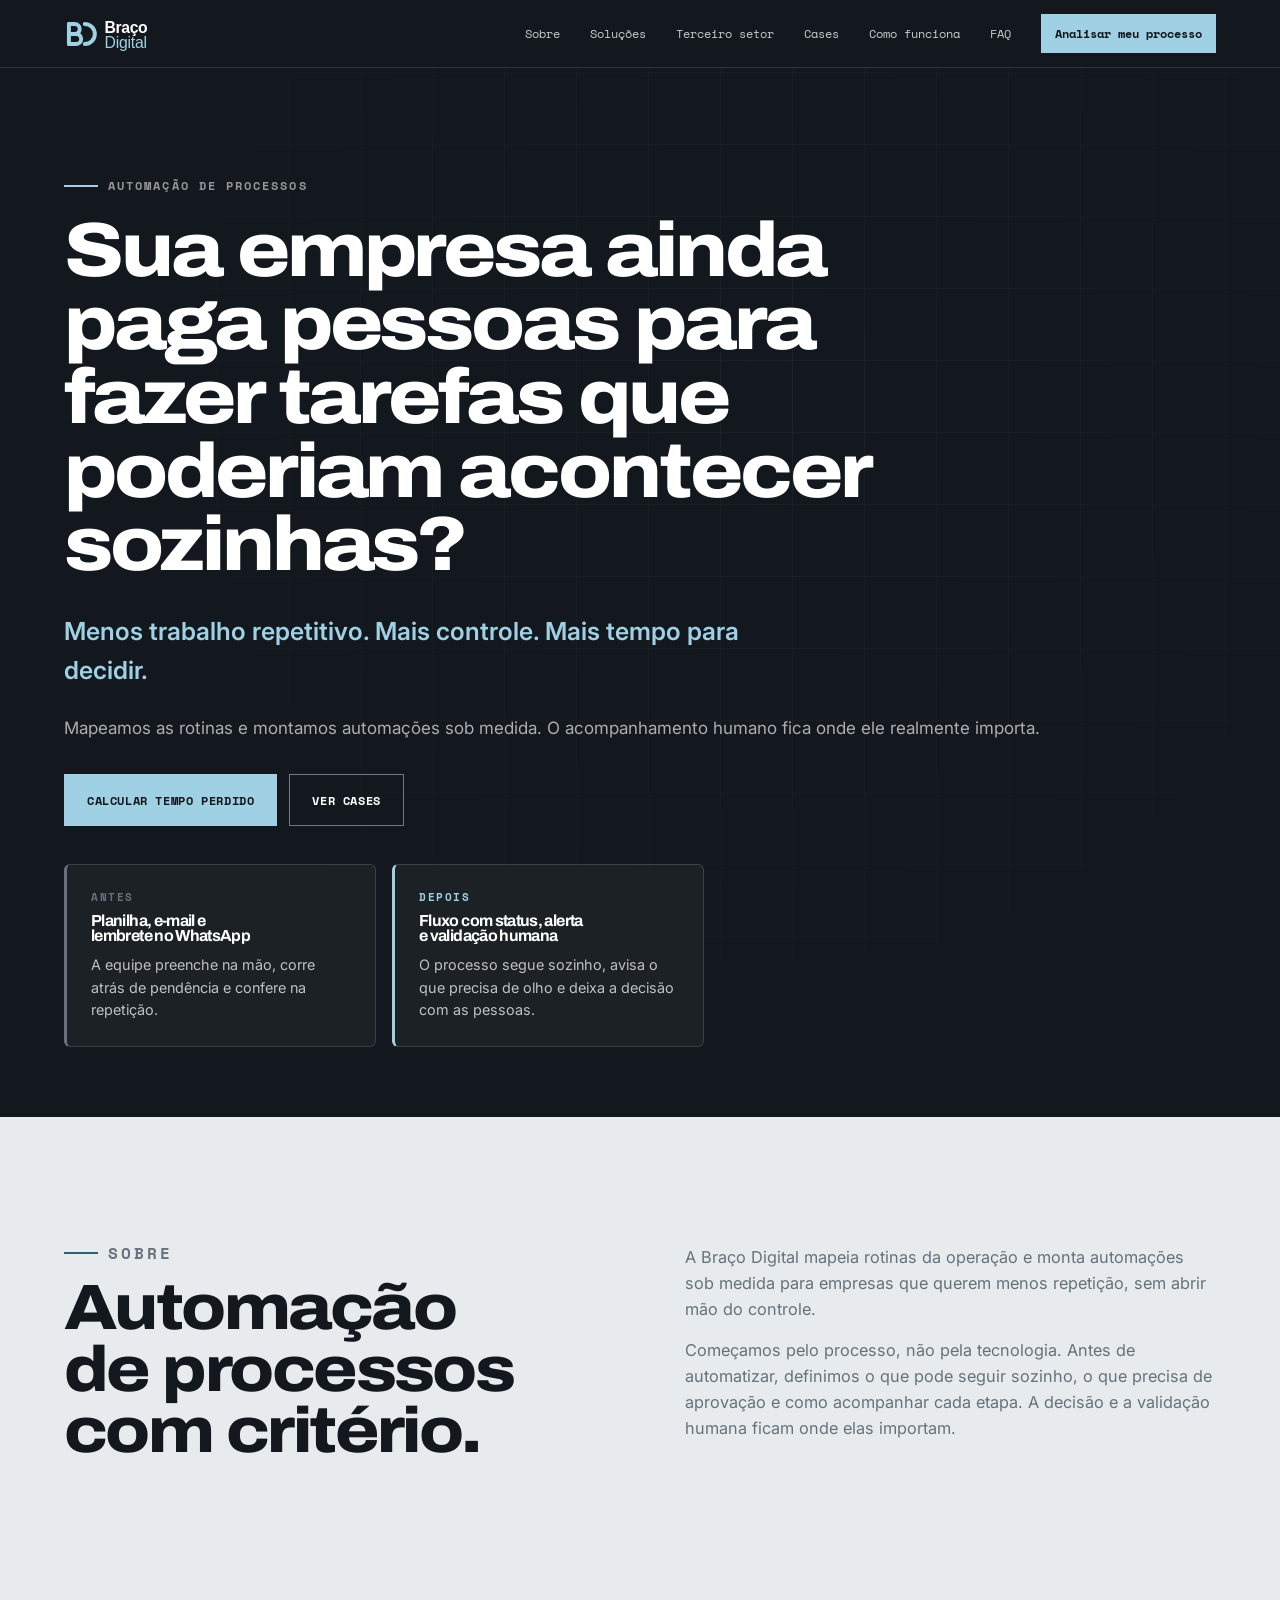
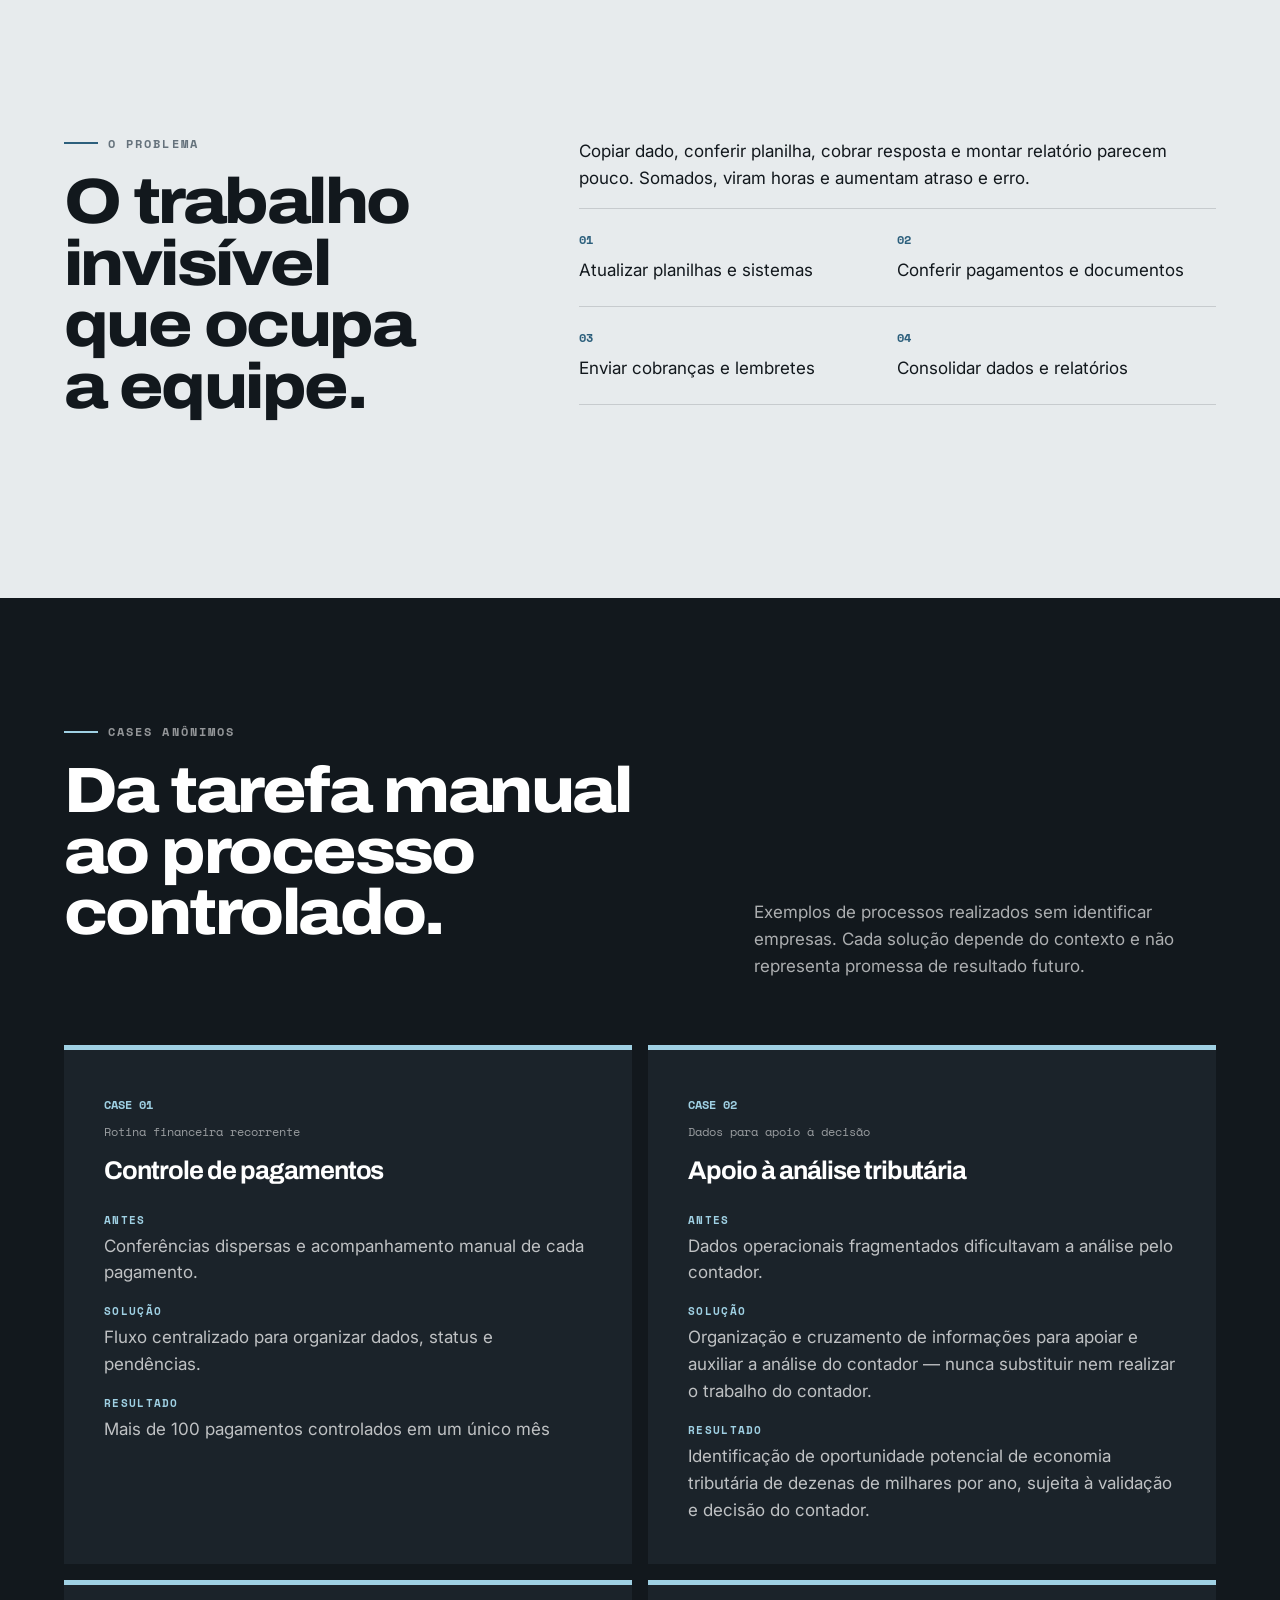
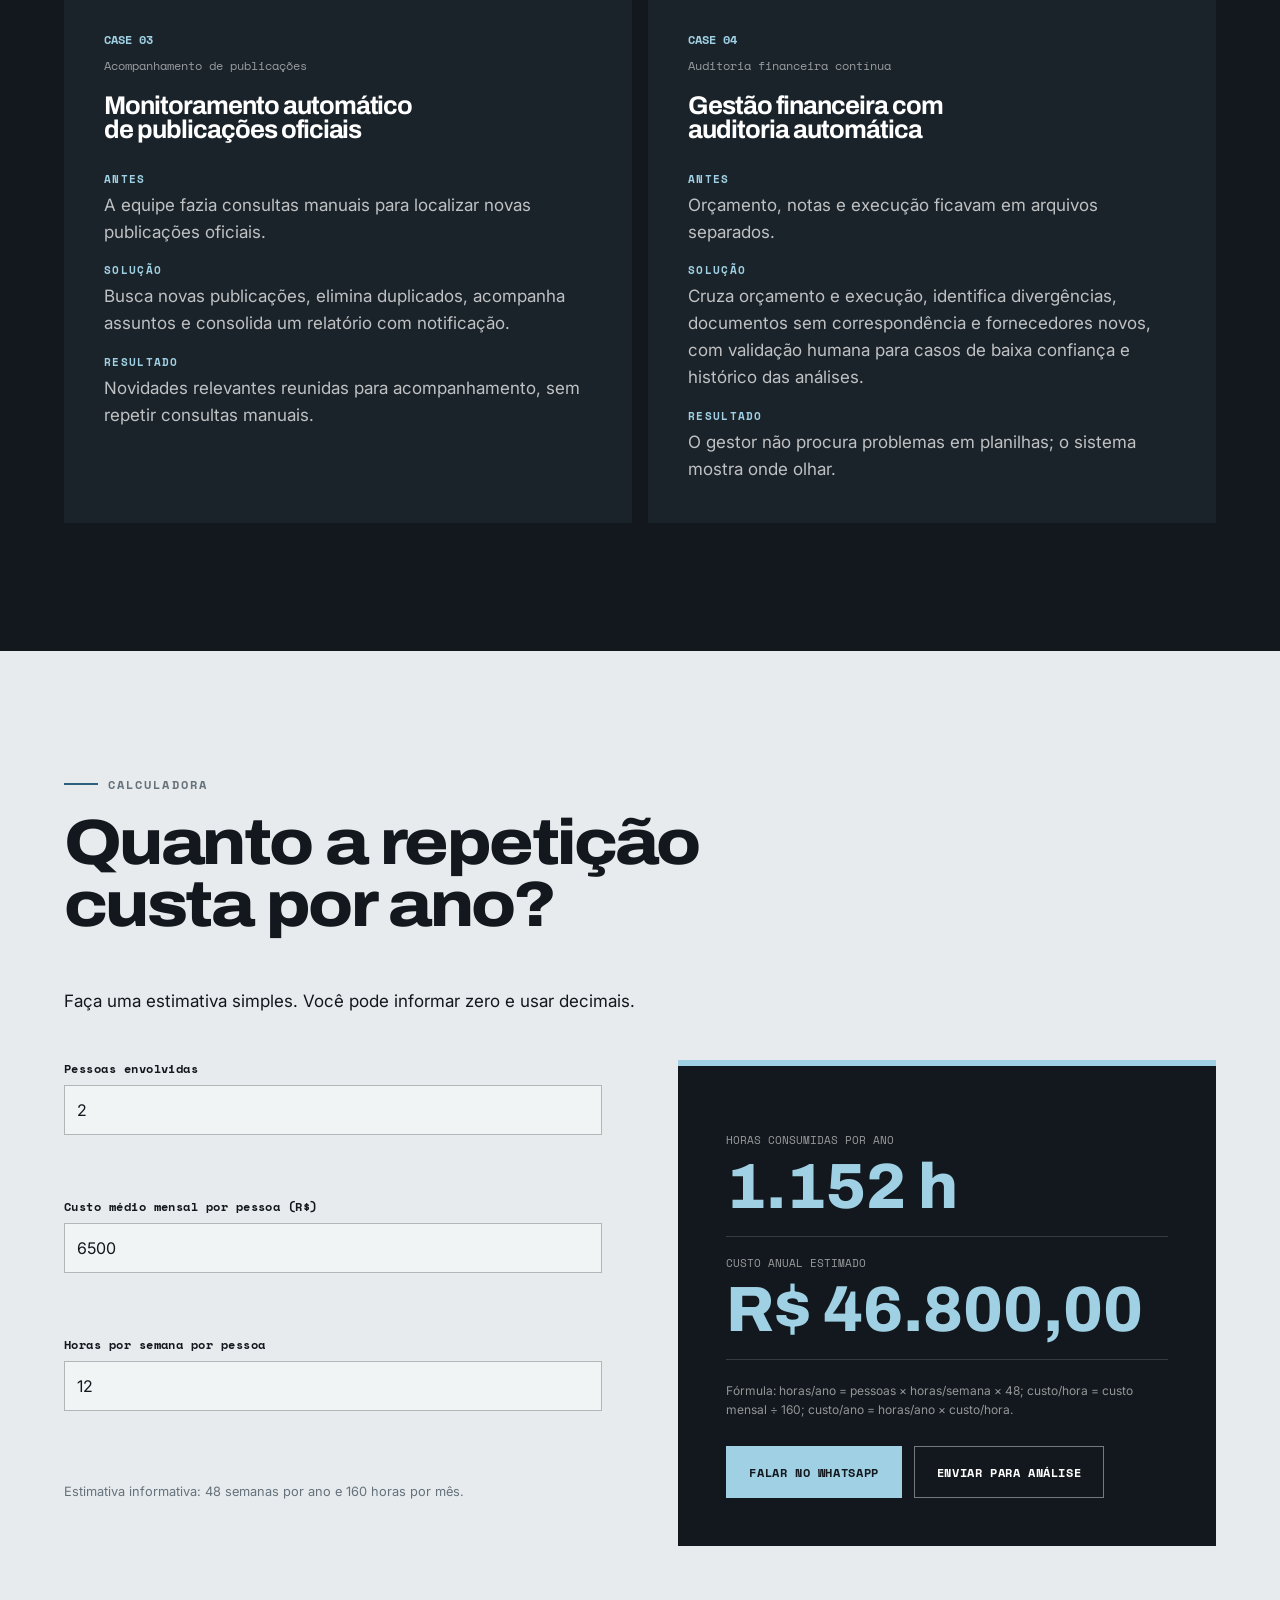
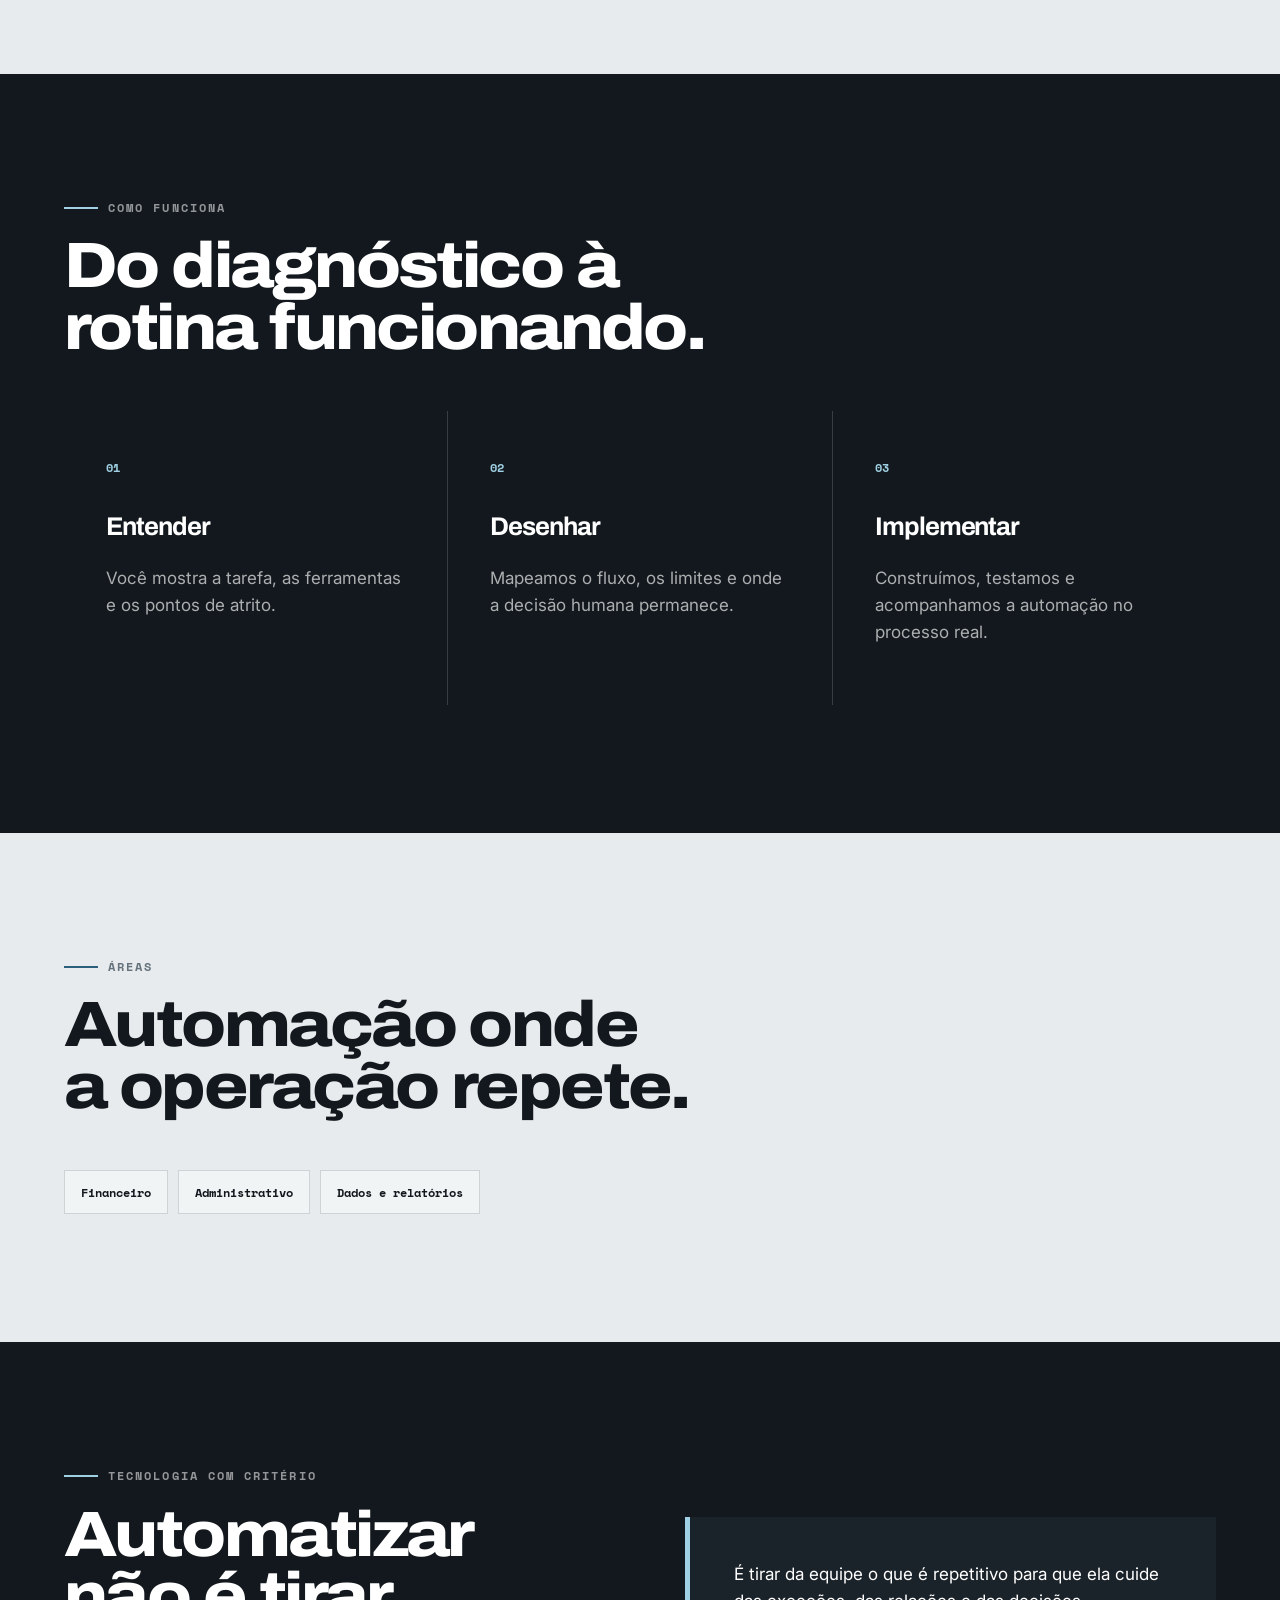
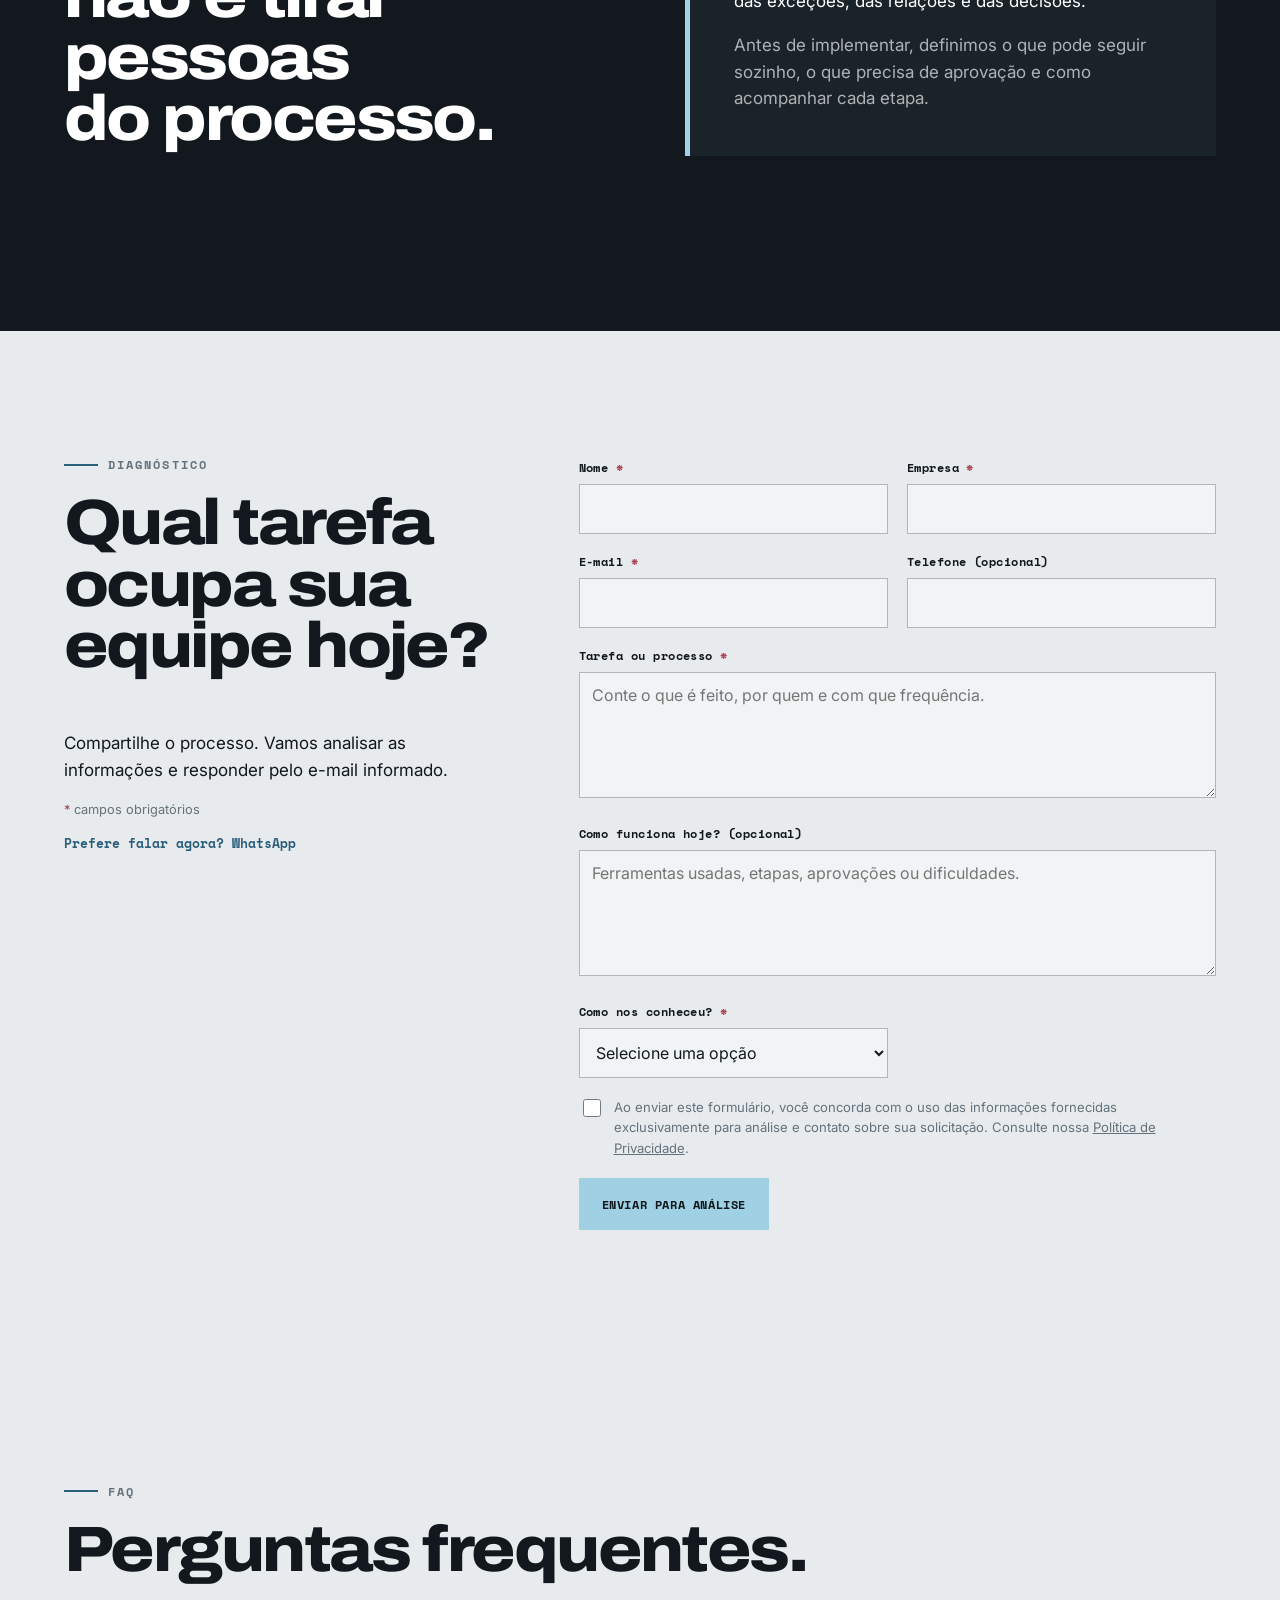
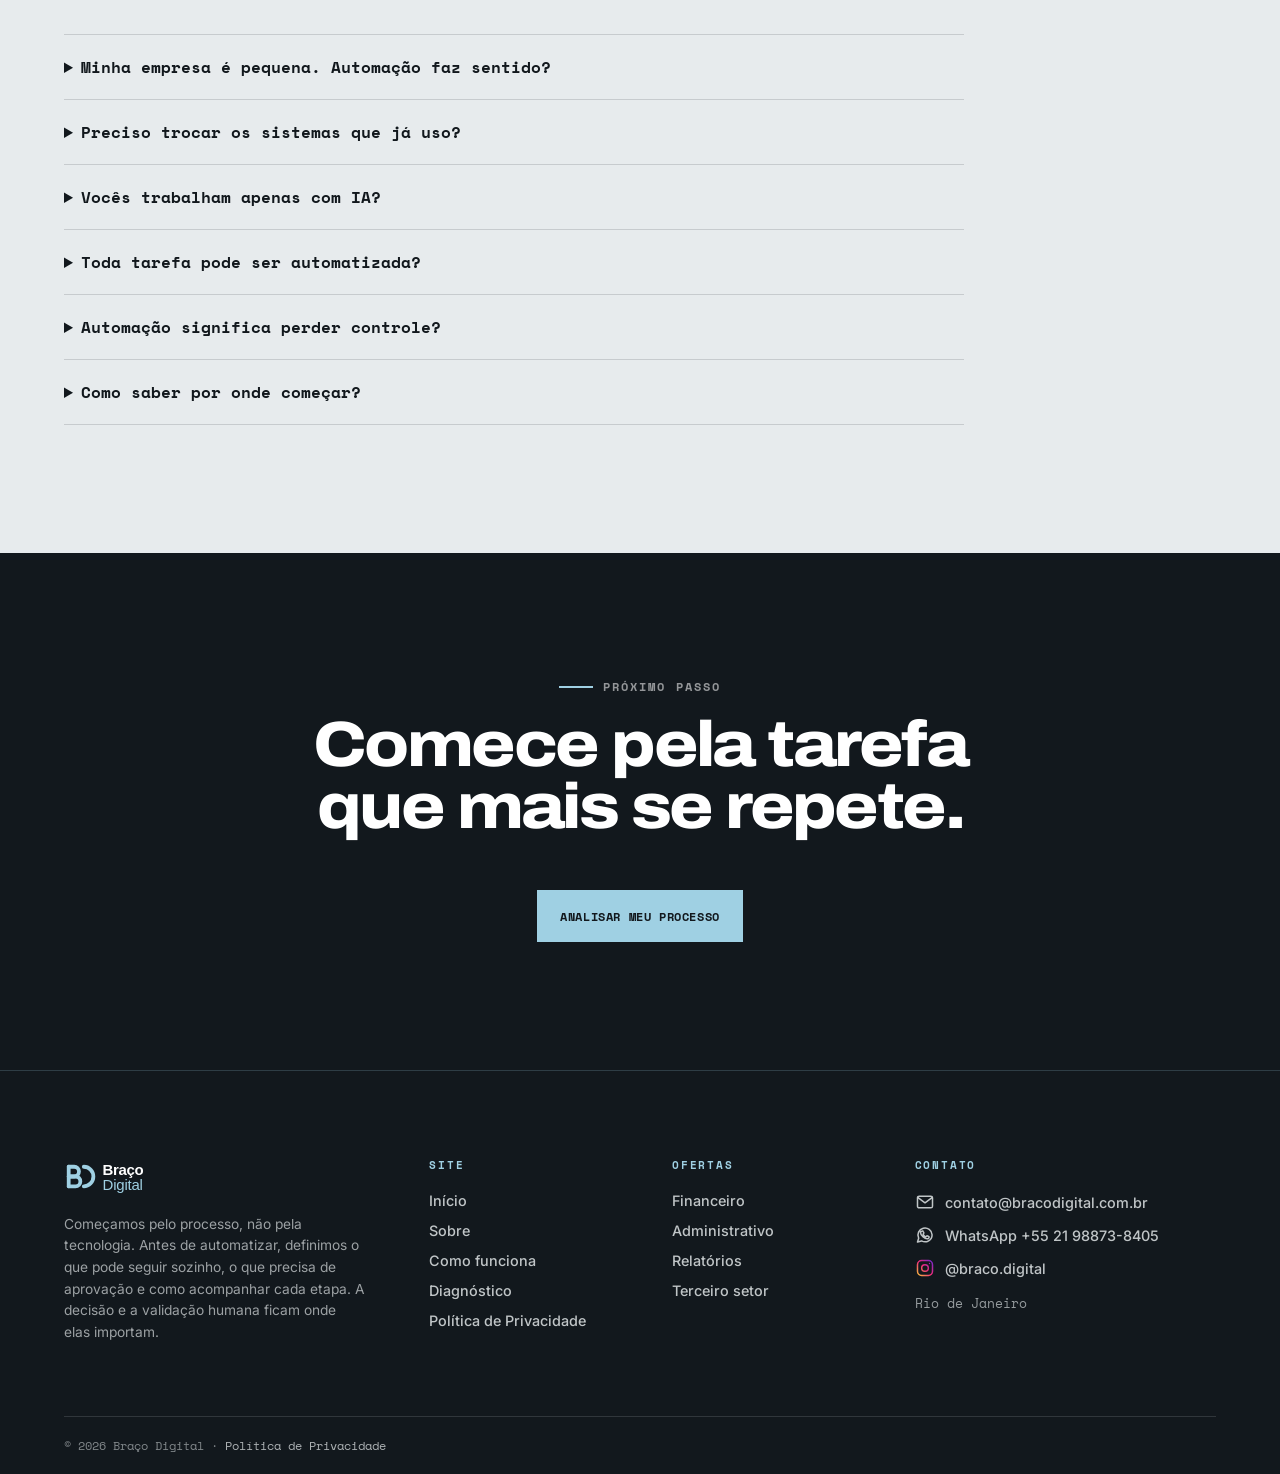
==== commit 3925c180: "preview: logos novos + página osc (prestação de contas) + campo origem no form" ====
--- a/index.html
+++ b/index.html
@@ -49,7 +49,8 @@
       "itemListElement": [
         {"@type":"Offer","itemOffered":{"@type":"Service","name":"Financeiro"},"url":"https://bracodigital.com.br/financeiro.html"},
         {"@type":"Offer","itemOffered":{"@type":"Service","name":"Administrativo"},"url":"https://bracodigital.com.br/administrativo.html"},
-        {"@type":"Offer","itemOffered":{"@type":"Service","name":"Dados e relatórios"},"url":"https://bracodigital.com.br/relatorios.html"}
+        {"@type":"Offer","itemOffered":{"@type":"Service","name":"Dados e relatórios"},"url":"https://bracodigital.com.br/relatorios.html"},
+        {"@type":"Offer","itemOffered":{"@type":"Service","name":"Prestação de contas"},"url":"https://bracodigital.com.br/osc.html"}
       ]
     }
   }
@@ -73,10 +74,10 @@
 <body>
   <a class="skip-link" href="#inicio">Pular para o conteúdo</a>
   <header class="nav">
-    <a class="brand" href="#inicio" aria-label="Braço Digital — início"><img src="assets/marca/logo-light.svg" alt="Braço Digital" width="200" height="48"></a>
+    <a class="brand" href="#inicio" aria-label="Braço Digital — início"><img src="assets/marca/logo-light.svg" alt="Braço Digital" width="280" height="48"></a>
     <button class="hamb" type="button" aria-expanded="false" aria-controls="menu">Menu</button>
     <nav class="menu" id="menu" aria-label="Navegação principal">
-      <a href="#sobre">Sobre</a><a href="#solucoes">Soluções</a><a href="#cases">Cases</a><a href="#como-funciona">Como funciona</a><a href="#faq">FAQ</a><a class="menu-cta" href="#diagnostico">Analisar meu processo</a>
+      <a href="#sobre">Sobre</a><a href="#solucoes">Soluções</a><a href="osc.html">Terceiro setor</a><a href="#cases">Cases</a><a href="#como-funciona">Como funciona</a><a href="#faq">FAQ</a><a class="menu-cta" href="#diagnostico">Analisar meu processo</a>
     </nav>
   </header>
 
@@ -164,6 +165,16 @@
             <div class="form-field"><label for="telefone">Telefone (opcional)</label><input id="telefone" name="telefone" type="tel" autocomplete="tel" maxlength="30"></div>
             <div class="form-field full"><label for="processo">Tarefa ou processo <span class="required" aria-hidden="true">*</span></label><textarea id="processo" name="processo" required minlength="10" maxlength="2000" placeholder="Conte o que é feito, por quem e com que frequência."></textarea></div>
             <div class="form-field full"><label for="como-funciona-form">Como funciona hoje? (opcional)</label><textarea id="como-funciona-form" name="comoFunciona" maxlength="3000" placeholder="Ferramentas usadas, etapas, aprovações ou dificuldades."></textarea></div>
+            <div class="form-field"><label for="origem">Como nos conheceu? <span class="required" aria-hidden="true">*</span></label>
+              <select id="origem" name="origem" required>
+                <option value="" disabled selected>Selecione uma opção</option>
+                <option value="instagram">Instagram</option>
+                <option value="indicacao">Indicação</option>
+                <option value="busca">Busca / Google</option>
+                <option value="whatsapp">WhatsApp</option>
+                <option value="outro">Outro</option>
+              </select>
+            </div>
             <div class="honeypot" aria-hidden="true"><label for="website">Não preencha este campo</label><input id="website" name="website" tabindex="-1" autocomplete="off"></div>
             <label class="consent" for="consentimento"><input id="consentimento" name="consentimento" type="checkbox" required><span>Ao enviar este formulário, você concorda com o uso das informações fornecidas exclusivamente para análise e contato sobre sua solicitação. Consulte nossa <a href="politica-de-privacidade.html" target="_blank" rel="noopener">Política de Privacidade</a>.</span></label>
             <div class="form-actions"><button class="btn" type="submit">Enviar para análise</button><span class="status" id="form-status" role="status" aria-live="polite"></span></div>
@@ -187,7 +198,7 @@
   <footer class="footer">
     <div class="footer-grid">
       <div class="footer-column footer-brand">
-        <img src="assets/marca/logo-light.svg" alt="Braço Digital" width="200" height="48">
+        <img src="assets/marca/logo-light.svg" alt="Braço Digital" width="280" height="48">
         <p>Começamos pelo processo, não pela tecnologia. Antes de automatizar, definimos o que pode seguir sozinho, o que precisa de aprovação e como acompanhar cada etapa. A decisão e a validação humana ficam onde elas importam.</p>
       </div>
       <nav class="footer-column" aria-label="Navegação do rodapé">
@@ -206,6 +217,7 @@
           <a href="financeiro.html">Financeiro</a>
           <a href="administrativo.html">Administrativo</a>
           <a href="relatorios.html">Relatórios</a>
+          <a href="osc.html">Terceiro setor</a>
         </div>
       </nav>
       <div class="footer-column">
--- a/css/index.v2.css
+++ b/css/index.v2.css
@@ -7,7 +7,7 @@
 .hero{min-height:100svh;display:flex;align-items:flex-end;position:relative;overflow:hidden;padding-top:110px}.hero:before{content:'';position:absolute;inset:0;background-image:linear-gradient(rgba(255,255,255,.04) 1px,transparent 1px),linear-gradient(90deg,rgba(255,255,255,.04) 1px,transparent 1px);background-size:72px 72px;mask-image:radial-gradient(circle at 60% 35%,#000,transparent 72%)}.hero-inner{position:relative;width:100%;padding:70px var(--mx)}.hero h1{margin-bottom:30px}.hero-lead{max-width:680px;font-size:clamp(1.15rem,2vw,1.55rem);color:var(--sinal);font-weight:600}.actions{display:flex;gap:12px;flex-wrap:wrap;margin-top:32px}.btn{display:inline-flex;align-items:center;justify-content:center;min-height:52px;padding:14px 22px;border:1px solid var(--sinal);background:var(--sinal);color:var(--tinta);font:700 .76rem var(--mono);letter-spacing:.05em;text-decoration:none;text-transform:uppercase;cursor:pointer}.btn.secondary{background:transparent;color:#fff;border-color:rgba(255,255,255,.42)}.btn:hover{filter:brightness(1.06);transform:translateY(-1px)}
 .intro{display:grid;grid-template-columns:.8fr 1.2fr;gap:clamp(30px,7vw,110px)}.task-list{display:grid;grid-template-columns:repeat(2,1fr);border-top:var(--borda)}.task{padding:22px 16px 22px 0;border-bottom:var(--borda)}.task span{display:block;margin-bottom:9px;color:var(--fiorde);font:700 .72rem var(--mono)}
 .cases-head{display:flex;align-items:end;justify-content:space-between;gap:30px;margin-bottom:48px}.cases-head p{max-width:42ch}.cases{display:grid;grid-template-columns:repeat(2,1fr);gap:16px}.case{padding:clamp(24px,4vw,40px);background:var(--tinta2);border-top:5px solid var(--sinal)}.case-number{color:var(--sinal);font:700 .72rem var(--mono)}.case h3{margin:18px 0 28px}.case dl{margin:0}.case dt{margin-top:17px;color:var(--sinal);font:700 .68rem var(--mono);letter-spacing:.12em;text-transform:uppercase}.case dd{margin:5px 0 0;color:rgba(255,255,255,.72)}
-.calculator{display:grid;grid-template-columns:1fr 1fr;gap:clamp(28px,6vw,80px);margin-top:45px}.fields{display:grid;gap:20px}.field label,.form-field label{display:block;margin-bottom:8px;font:700 .72rem var(--mono);letter-spacing:.04em}.field input,.form-field input,.form-field textarea{width:100%;min-height:50px;padding:12px;border:1px solid rgba(18,24,29,.28);border-radius:0;background:var(--papel);color:var(--tinta);font:1rem var(--corpo)}.form-field textarea{min-height:126px;resize:vertical}.help{margin:8px 0 0;color:var(--grafite);font-size:.8rem}.results{padding:clamp(28px,5vw,48px);background:var(--tinta);color:#fff;border-top:6px solid var(--sinal)}.result{padding:17px 0;border-bottom:1px solid rgba(255,255,255,.15)}.result span{display:block;color:rgba(255,255,255,.57);font:.7rem var(--mono);text-transform:uppercase}.result strong{display:block;margin-top:7px;color:var(--sinal);font:800 clamp(2rem,5vw,4rem)/1 var(--display)}.formula{margin:22px 0 0;color:rgba(255,255,255,.55);font-size:.75rem}
+.calculator{display:grid;grid-template-columns:1fr 1fr;gap:clamp(28px,6vw,80px);margin-top:45px}.fields{display:grid;gap:20px}.field label,.form-field label{display:block;margin-bottom:8px;font:700 .72rem var(--mono);letter-spacing:.04em}.field input,.field select,.form-field input,.form-field select,.form-field textarea{width:100%;min-height:50px;padding:12px;border:1px solid rgba(18,24,29,.28);border-radius:0;background:var(--papel);color:var(--tinta);font:1rem var(--corpo)}.form-field textarea{min-height:126px;resize:vertical}.help{margin:8px 0 0;color:var(--grafite);font-size:.8rem}.results{padding:clamp(28px,5vw,48px);background:var(--tinta);color:#fff;border-top:6px solid var(--sinal)}.result{padding:17px 0;border-bottom:1px solid rgba(255,255,255,.15)}.result span{display:block;color:rgba(255,255,255,.57);font:.7rem var(--mono);text-transform:uppercase}.result strong{display:block;margin-top:7px;color:var(--sinal);font:800 clamp(2rem,5vw,4rem)/1 var(--display)}.formula{margin:22px 0 0;color:rgba(255,255,255,.55);font-size:.75rem}
 .steps{display:grid;grid-template-columns:repeat(3,1fr);gap:1px;margin-top:45px;background:rgba(255,255,255,.16)}.step{padding:clamp(24px,4vw,42px);background:var(--tinta)}.step b{color:var(--sinal);font:700 .75rem var(--mono)}.step h3{margin-top:35px}.areas{display:flex;flex-wrap:wrap;gap:10px;margin-top:38px}.areas span{padding:12px 16px;border:var(--borda);background:var(--papel);font:700 .76rem var(--mono)}
 .human{display:grid;grid-template-columns:1fr 1fr;gap:clamp(32px,7vw,100px);align-items:center}.human-note{padding:clamp(26px,4vw,44px);border-left:5px solid var(--sinal);background:var(--tinta2)}.human-note p:last-child{margin-bottom:0}
 .contact-grid{display:grid;grid-template-columns:.8fr 1.2fr;gap:clamp(34px,7vw,100px)}.form{display:grid;grid-template-columns:1fr 1fr;gap:19px}.form-field.full{grid-column:1/-1}.required{color:var(--alerta)}.honeypot{position:absolute!important;left:-10000px!important;width:1px!important;height:1px!important;overflow:hidden!important}.consent{grid-column:1/-1;display:flex;gap:10px;align-items:flex-start;font-size:.82rem;color:var(--grafite)}.consent input{width:18px;height:18px;flex:none;margin-top:2px}.form-actions{grid-column:1/-1;display:flex;align-items:center;gap:18px;flex-wrap:wrap}.status{font-size:.9rem}.status[aria-live]{min-height:1.5em}.success{padding:24px;background:#dcebee;border-left:5px solid var(--fiorde)}
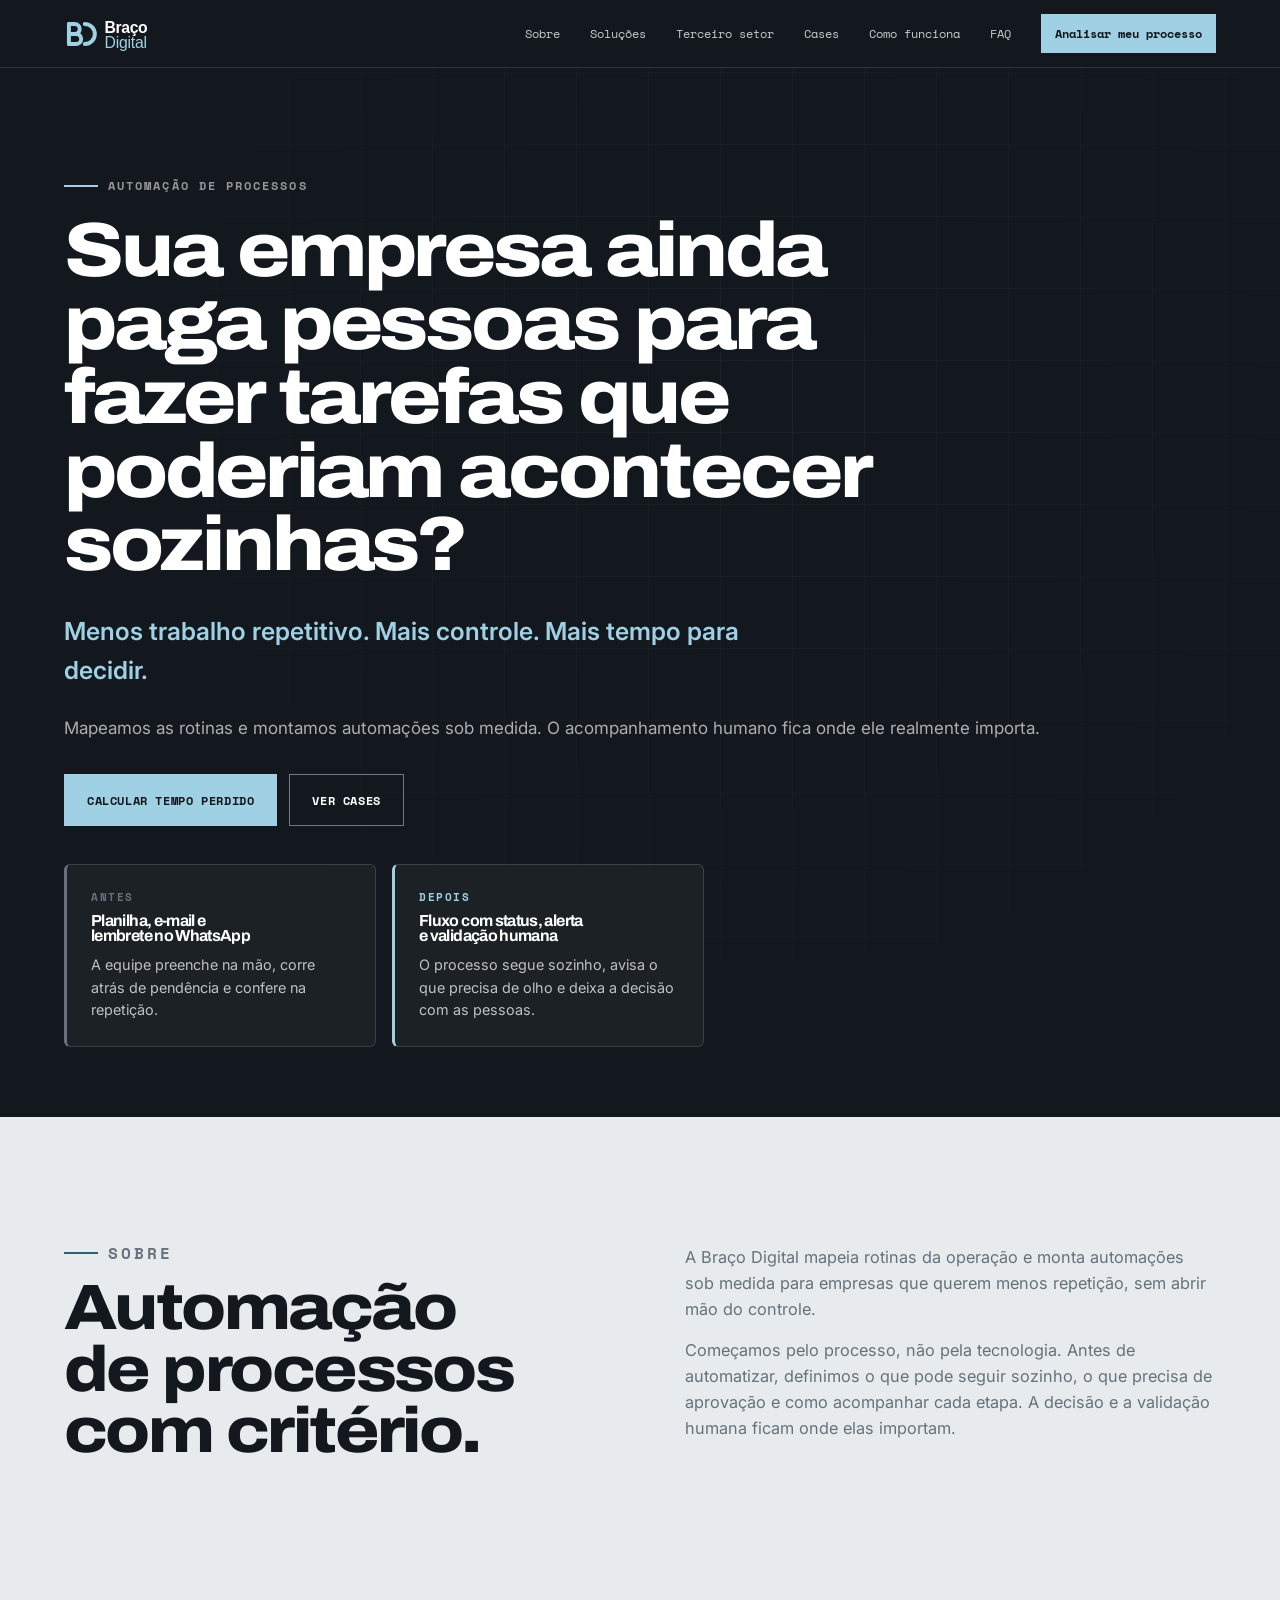
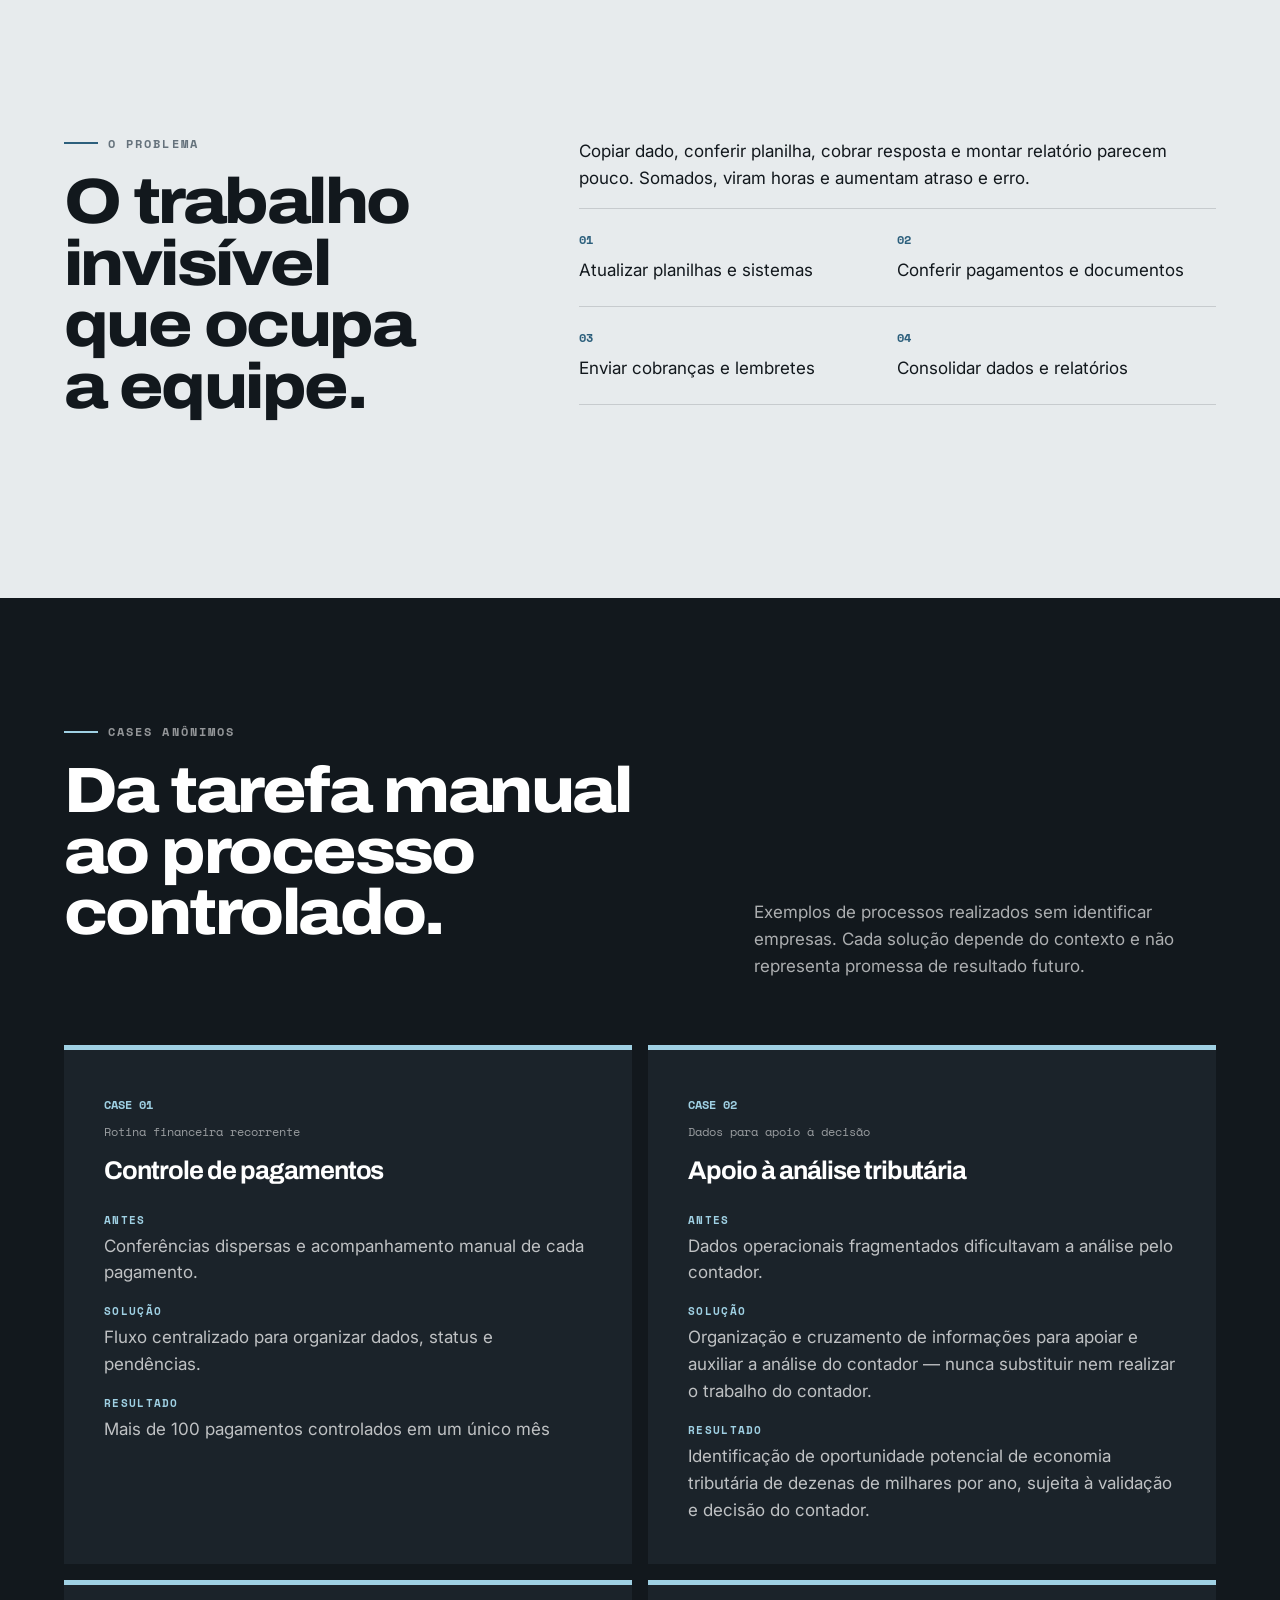
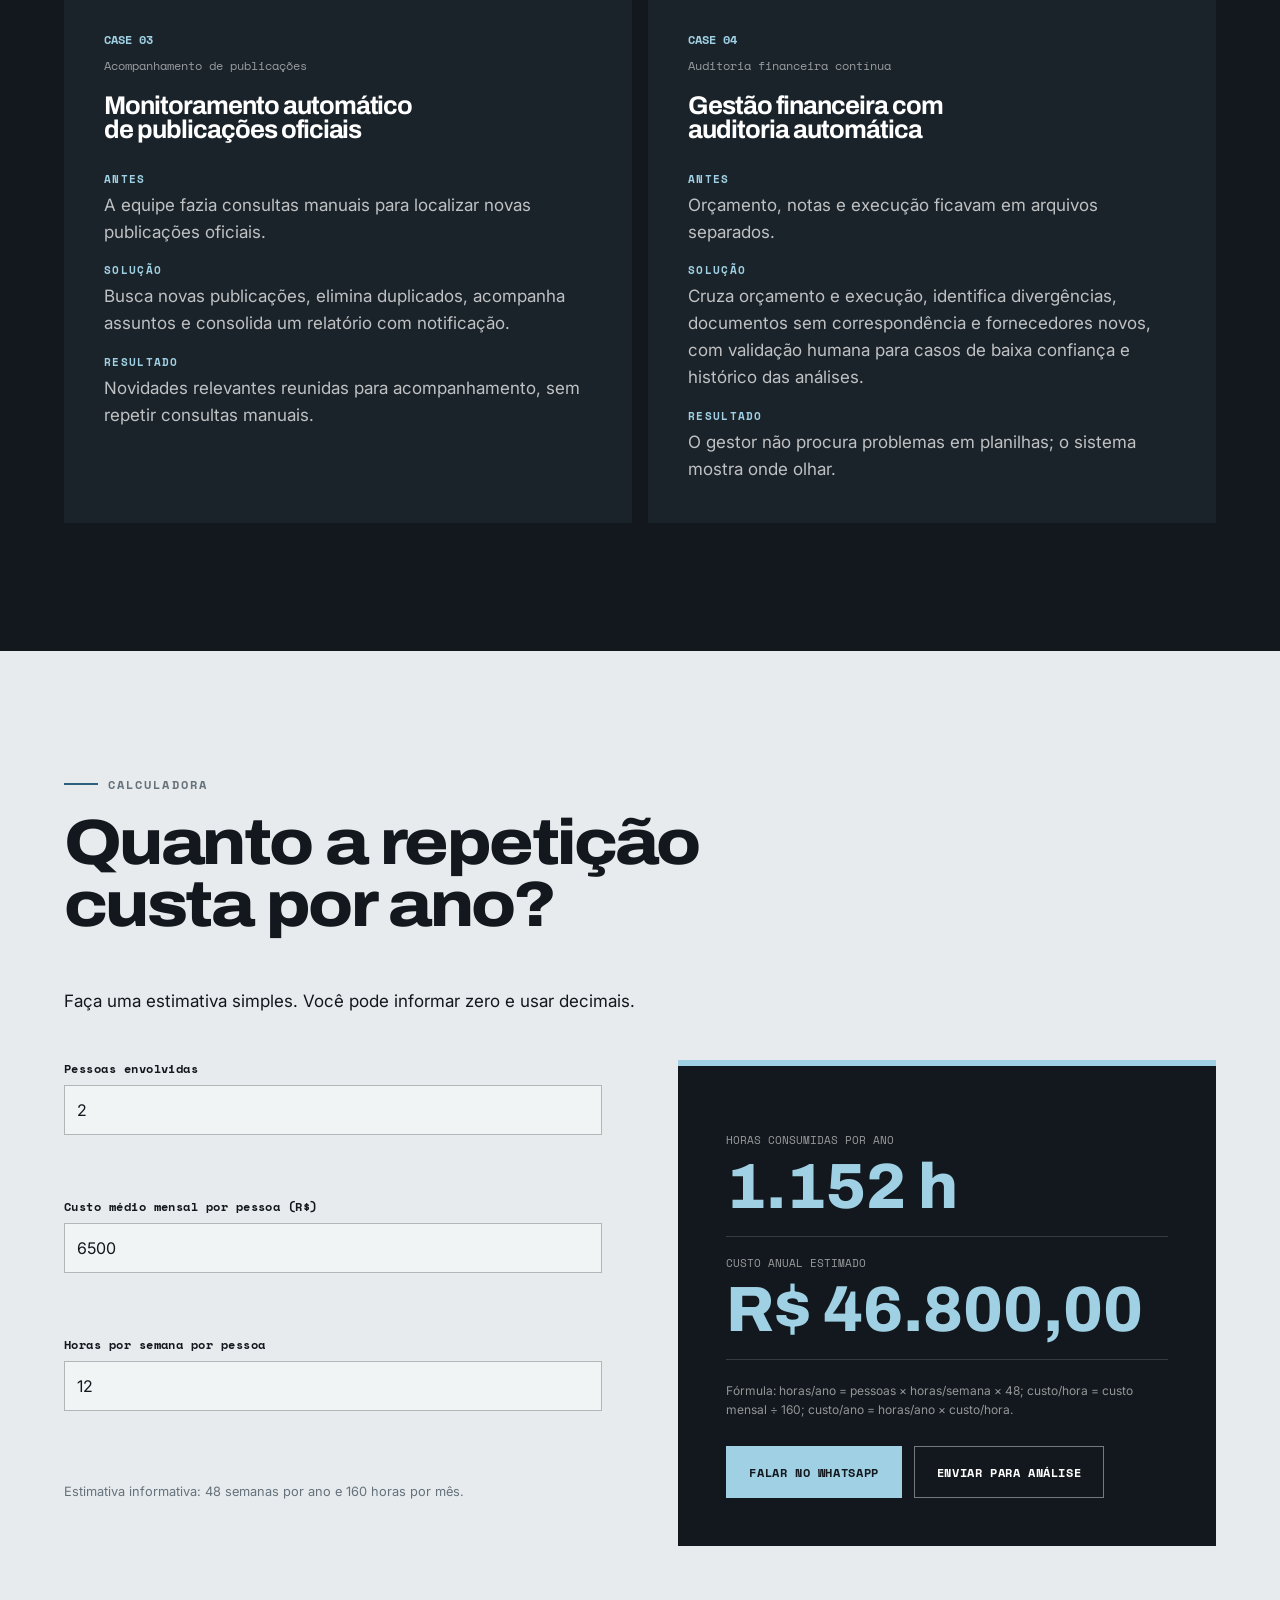
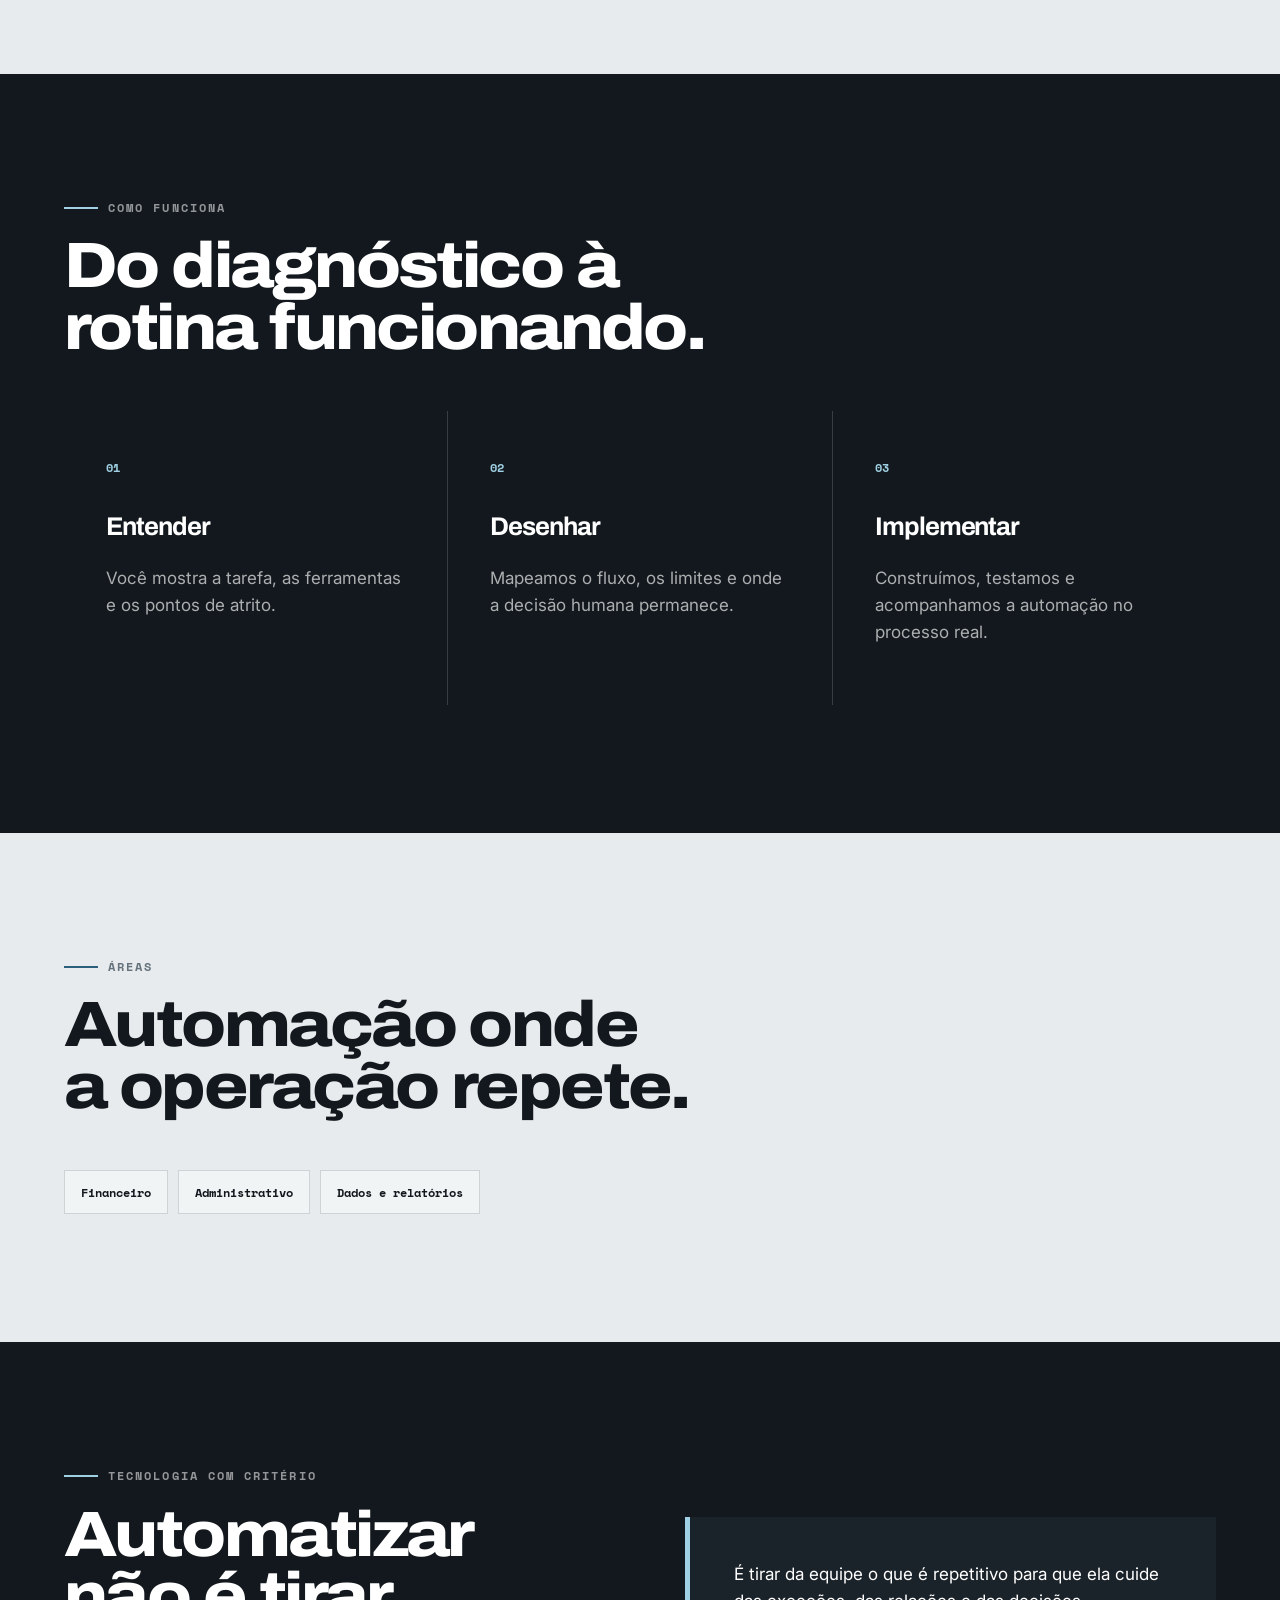
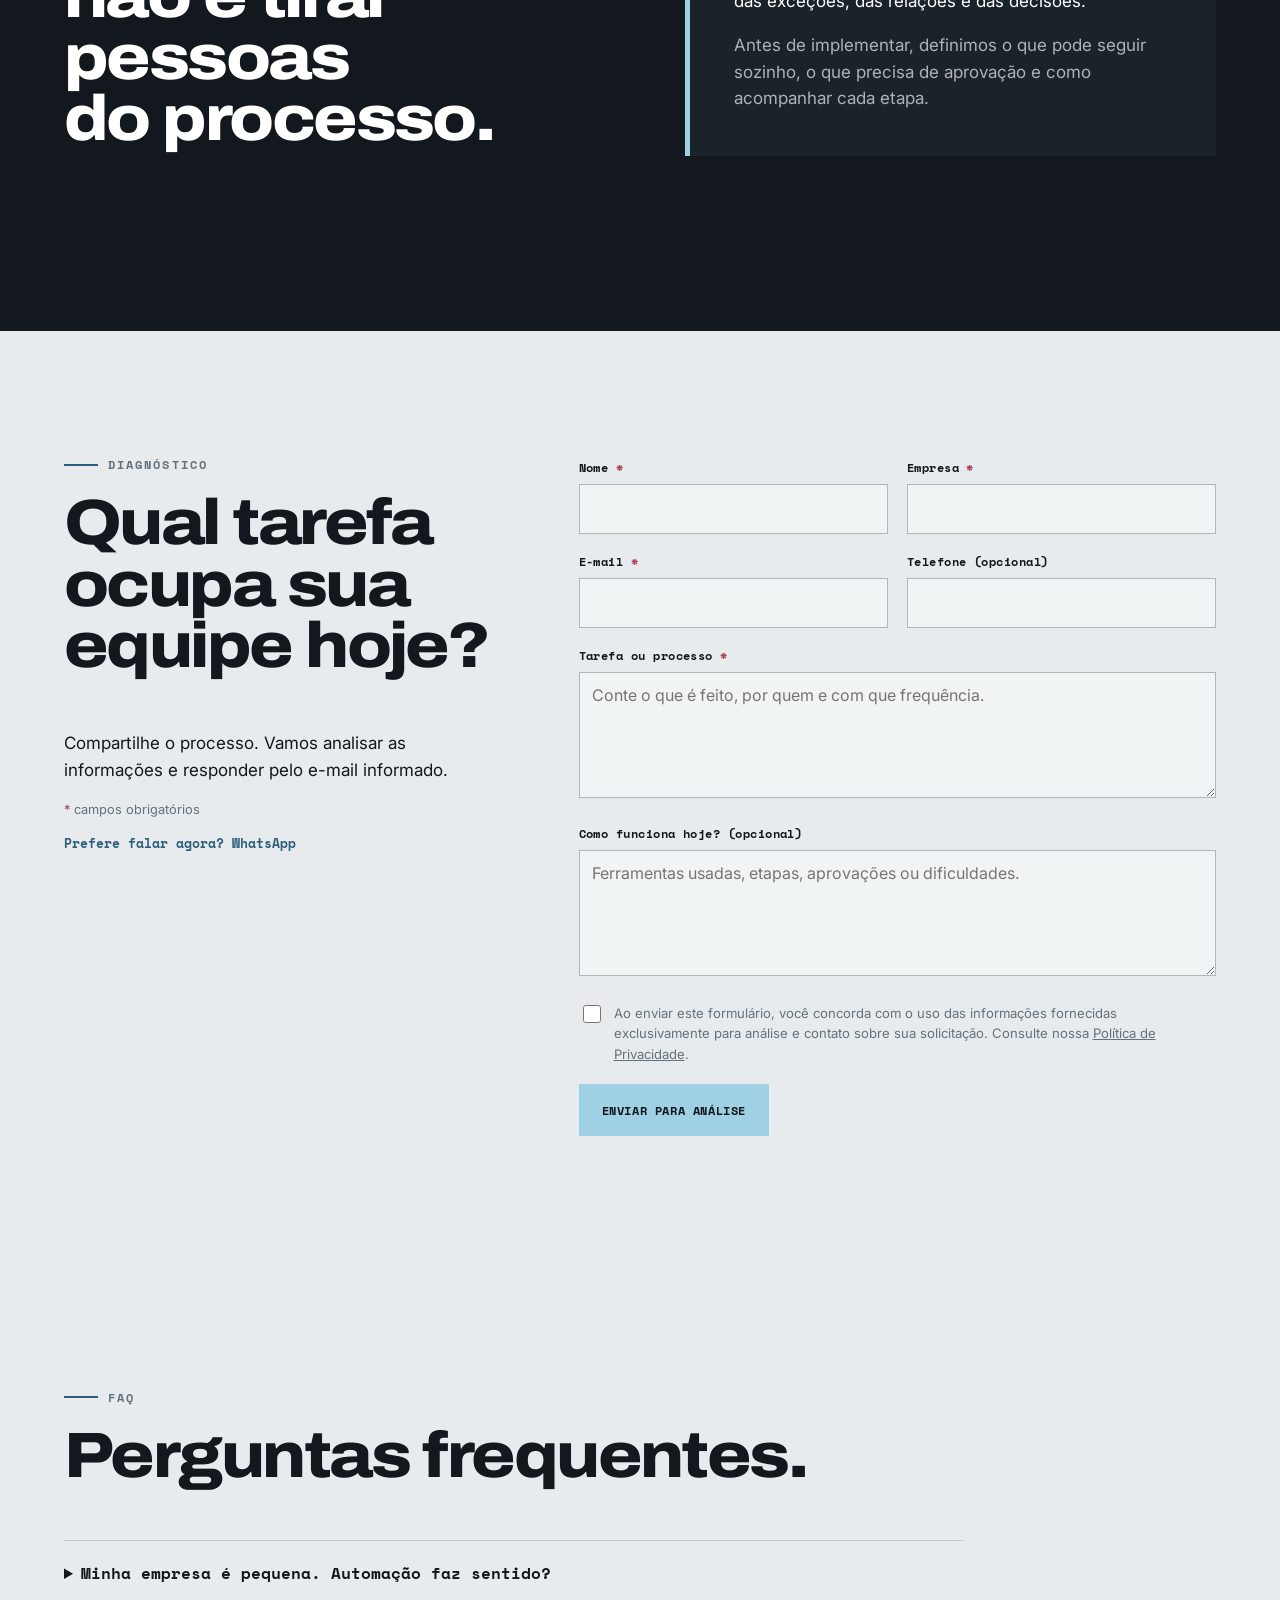
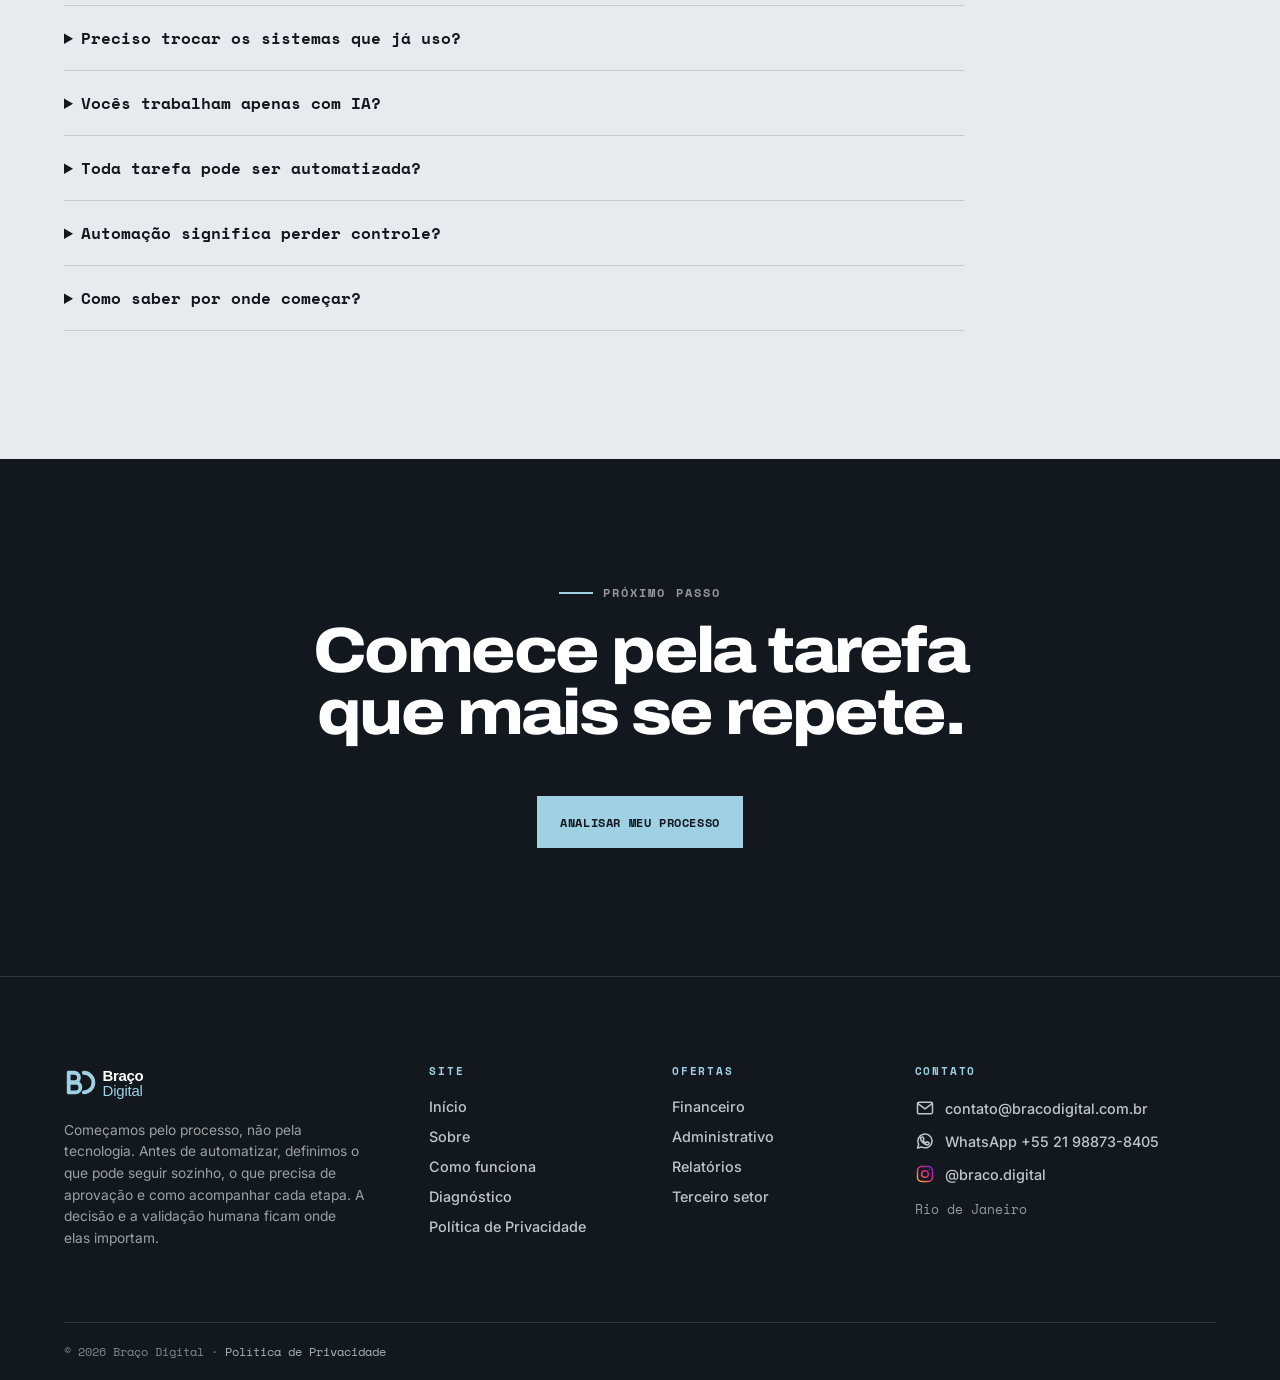
==== commit 08718765: "prod: remove campo origem do form (sobe apenas logos + OSC)" ====
--- a/index.html
+++ b/index.html
@@ -165,16 +165,6 @@
             <div class="form-field"><label for="telefone">Telefone (opcional)</label><input id="telefone" name="telefone" type="tel" autocomplete="tel" maxlength="30"></div>
             <div class="form-field full"><label for="processo">Tarefa ou processo <span class="required" aria-hidden="true">*</span></label><textarea id="processo" name="processo" required minlength="10" maxlength="2000" placeholder="Conte o que é feito, por quem e com que frequência."></textarea></div>
             <div class="form-field full"><label for="como-funciona-form">Como funciona hoje? (opcional)</label><textarea id="como-funciona-form" name="comoFunciona" maxlength="3000" placeholder="Ferramentas usadas, etapas, aprovações ou dificuldades."></textarea></div>
-            <div class="form-field"><label for="origem">Como nos conheceu? <span class="required" aria-hidden="true">*</span></label>
-              <select id="origem" name="origem" required>
-                <option value="" disabled selected>Selecione uma opção</option>
-                <option value="instagram">Instagram</option>
-                <option value="indicacao">Indicação</option>
-                <option value="busca">Busca / Google</option>
-                <option value="whatsapp">WhatsApp</option>
-                <option value="outro">Outro</option>
-              </select>
-            </div>
             <div class="honeypot" aria-hidden="true"><label for="website">Não preencha este campo</label><input id="website" name="website" tabindex="-1" autocomplete="off"></div>
             <label class="consent" for="consentimento"><input id="consentimento" name="consentimento" type="checkbox" required><span>Ao enviar este formulário, você concorda com o uso das informações fornecidas exclusivamente para análise e contato sobre sua solicitação. Consulte nossa <a href="politica-de-privacidade.html" target="_blank" rel="noopener">Política de Privacidade</a>.</span></label>
             <div class="form-actions"><button class="btn" type="submit">Enviar para análise</button><span class="status" id="form-status" role="status" aria-live="polite"></span></div>
--- a/css/index.v2.css
+++ b/css/index.v2.css
@@ -7,7 +7,7 @@
 .hero{min-height:100svh;display:flex;align-items:flex-end;position:relative;overflow:hidden;padding-top:110px}.hero:before{content:'';position:absolute;inset:0;background-image:linear-gradient(rgba(255,255,255,.04) 1px,transparent 1px),linear-gradient(90deg,rgba(255,255,255,.04) 1px,transparent 1px);background-size:72px 72px;mask-image:radial-gradient(circle at 60% 35%,#000,transparent 72%)}.hero-inner{position:relative;width:100%;padding:70px var(--mx)}.hero h1{margin-bottom:30px}.hero-lead{max-width:680px;font-size:clamp(1.15rem,2vw,1.55rem);color:var(--sinal);font-weight:600}.actions{display:flex;gap:12px;flex-wrap:wrap;margin-top:32px}.btn{display:inline-flex;align-items:center;justify-content:center;min-height:52px;padding:14px 22px;border:1px solid var(--sinal);background:var(--sinal);color:var(--tinta);font:700 .76rem var(--mono);letter-spacing:.05em;text-decoration:none;text-transform:uppercase;cursor:pointer}.btn.secondary{background:transparent;color:#fff;border-color:rgba(255,255,255,.42)}.btn:hover{filter:brightness(1.06);transform:translateY(-1px)}
 .intro{display:grid;grid-template-columns:.8fr 1.2fr;gap:clamp(30px,7vw,110px)}.task-list{display:grid;grid-template-columns:repeat(2,1fr);border-top:var(--borda)}.task{padding:22px 16px 22px 0;border-bottom:var(--borda)}.task span{display:block;margin-bottom:9px;color:var(--fiorde);font:700 .72rem var(--mono)}
 .cases-head{display:flex;align-items:end;justify-content:space-between;gap:30px;margin-bottom:48px}.cases-head p{max-width:42ch}.cases{display:grid;grid-template-columns:repeat(2,1fr);gap:16px}.case{padding:clamp(24px,4vw,40px);background:var(--tinta2);border-top:5px solid var(--sinal)}.case-number{color:var(--sinal);font:700 .72rem var(--mono)}.case h3{margin:18px 0 28px}.case dl{margin:0}.case dt{margin-top:17px;color:var(--sinal);font:700 .68rem var(--mono);letter-spacing:.12em;text-transform:uppercase}.case dd{margin:5px 0 0;color:rgba(255,255,255,.72)}
-.calculator{display:grid;grid-template-columns:1fr 1fr;gap:clamp(28px,6vw,80px);margin-top:45px}.fields{display:grid;gap:20px}.field label,.form-field label{display:block;margin-bottom:8px;font:700 .72rem var(--mono);letter-spacing:.04em}.field input,.field select,.form-field input,.form-field select,.form-field textarea{width:100%;min-height:50px;padding:12px;border:1px solid rgba(18,24,29,.28);border-radius:0;background:var(--papel);color:var(--tinta);font:1rem var(--corpo)}.form-field textarea{min-height:126px;resize:vertical}.help{margin:8px 0 0;color:var(--grafite);font-size:.8rem}.results{padding:clamp(28px,5vw,48px);background:var(--tinta);color:#fff;border-top:6px solid var(--sinal)}.result{padding:17px 0;border-bottom:1px solid rgba(255,255,255,.15)}.result span{display:block;color:rgba(255,255,255,.57);font:.7rem var(--mono);text-transform:uppercase}.result strong{display:block;margin-top:7px;color:var(--sinal);font:800 clamp(2rem,5vw,4rem)/1 var(--display)}.formula{margin:22px 0 0;color:rgba(255,255,255,.55);font-size:.75rem}
+.calculator{display:grid;grid-template-columns:1fr 1fr;gap:clamp(28px,6vw,80px);margin-top:45px}.fields{display:grid;gap:20px}.field label,.form-field label{display:block;margin-bottom:8px;font:700 .72rem var(--mono);letter-spacing:.04em}.field input,.form-field input,.form-field textarea{width:100%;min-height:50px;padding:12px;border:1px solid rgba(18,24,29,.28);border-radius:0;background:var(--papel);color:var(--tinta);font:1rem var(--corpo)}.form-field textarea{min-height:126px;resize:vertical}.help{margin:8px 0 0;color:var(--grafite);font-size:.8rem}.results{padding:clamp(28px,5vw,48px);background:var(--tinta);color:#fff;border-top:6px solid var(--sinal)}.result{padding:17px 0;border-bottom:1px solid rgba(255,255,255,.15)}.result span{display:block;color:rgba(255,255,255,.57);font:.7rem var(--mono);text-transform:uppercase}.result strong{display:block;margin-top:7px;color:var(--sinal);font:800 clamp(2rem,5vw,4rem)/1 var(--display)}.formula{margin:22px 0 0;color:rgba(255,255,255,.55);font-size:.75rem}
 .steps{display:grid;grid-template-columns:repeat(3,1fr);gap:1px;margin-top:45px;background:rgba(255,255,255,.16)}.step{padding:clamp(24px,4vw,42px);background:var(--tinta)}.step b{color:var(--sinal);font:700 .75rem var(--mono)}.step h3{margin-top:35px}.areas{display:flex;flex-wrap:wrap;gap:10px;margin-top:38px}.areas span{padding:12px 16px;border:var(--borda);background:var(--papel);font:700 .76rem var(--mono)}
 .human{display:grid;grid-template-columns:1fr 1fr;gap:clamp(32px,7vw,100px);align-items:center}.human-note{padding:clamp(26px,4vw,44px);border-left:5px solid var(--sinal);background:var(--tinta2)}.human-note p:last-child{margin-bottom:0}
 .contact-grid{display:grid;grid-template-columns:.8fr 1.2fr;gap:clamp(34px,7vw,100px)}.form{display:grid;grid-template-columns:1fr 1fr;gap:19px}.form-field.full{grid-column:1/-1}.required{color:var(--alerta)}.honeypot{position:absolute!important;left:-10000px!important;width:1px!important;height:1px!important;overflow:hidden!important}.consent{grid-column:1/-1;display:flex;gap:10px;align-items:flex-start;font-size:.82rem;color:var(--grafite)}.consent input{width:18px;height:18px;flex:none;margin-top:2px}.form-actions{grid-column:1/-1;display:flex;align-items:center;gap:18px;flex-wrap:wrap}.status{font-size:.9rem}.status[aria-live]{min-height:1.5em}.success{padding:24px;background:#dcebee;border-left:5px solid var(--fiorde)}
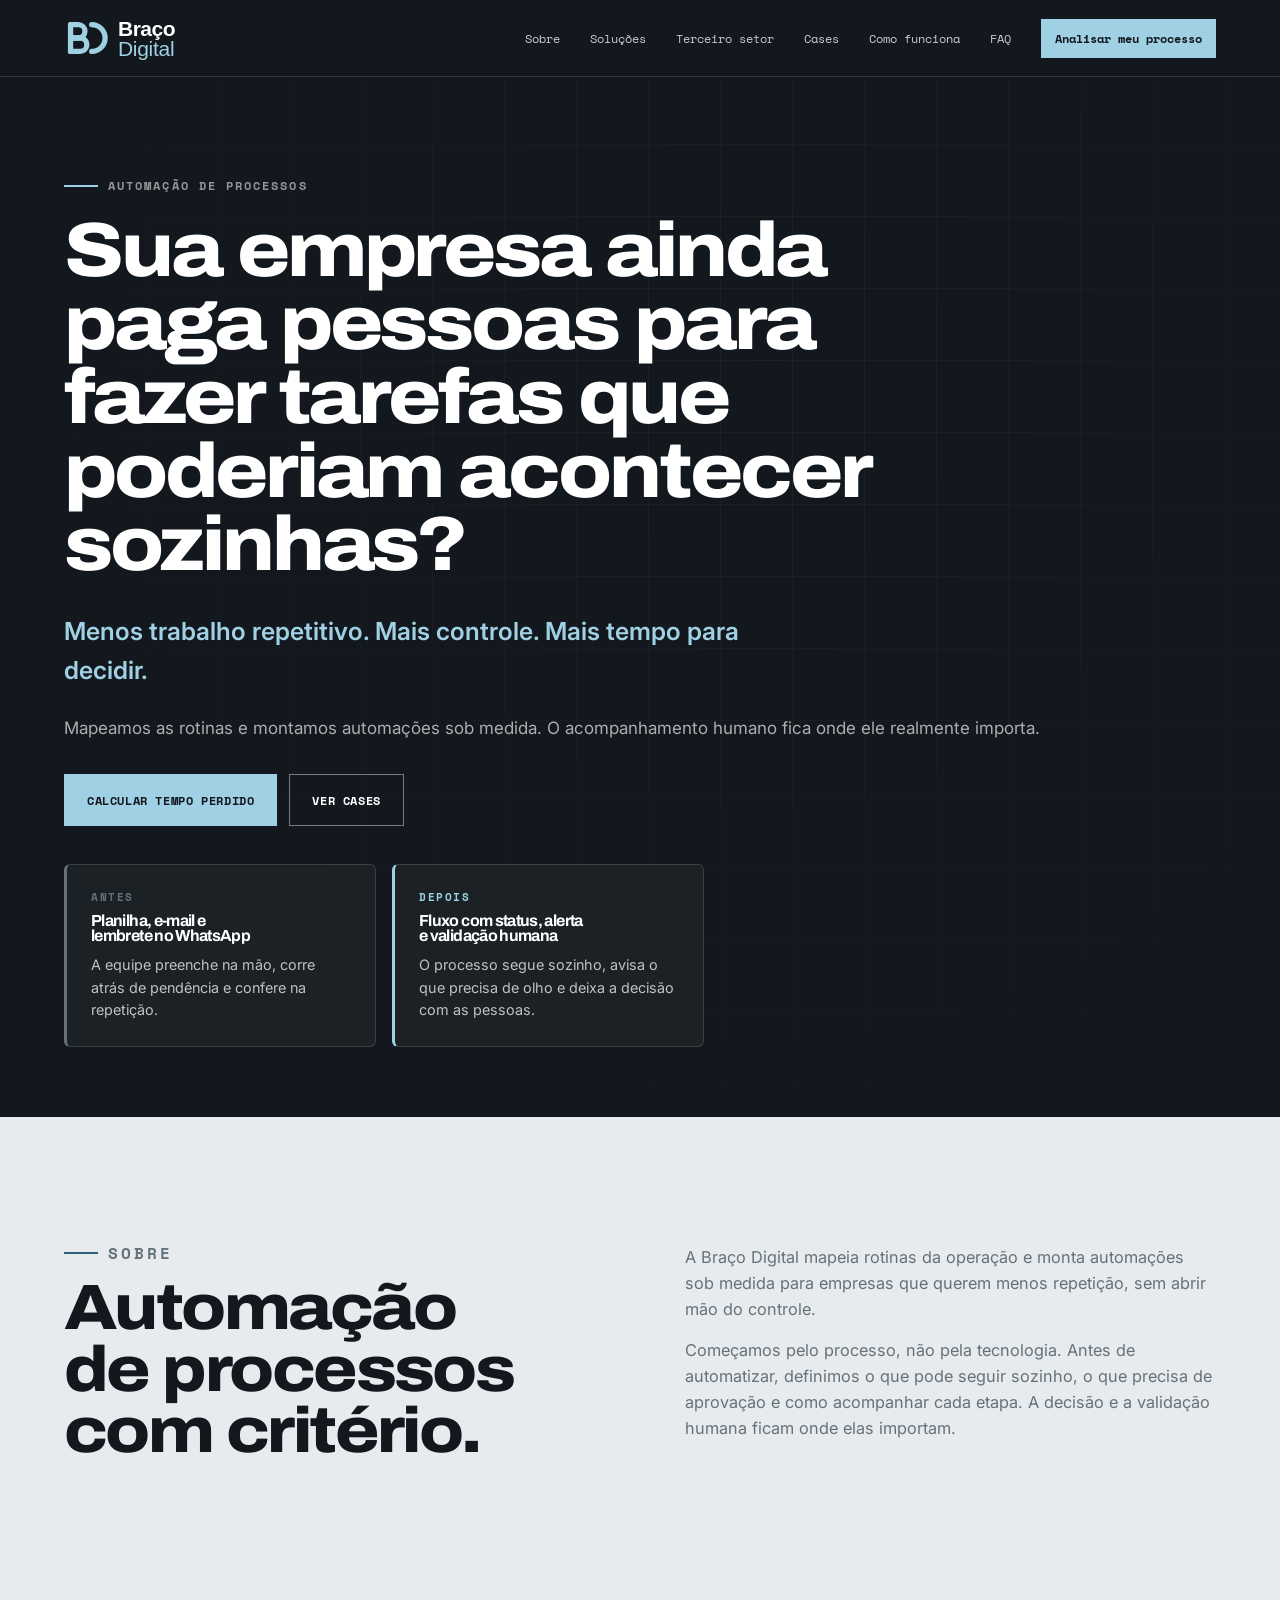
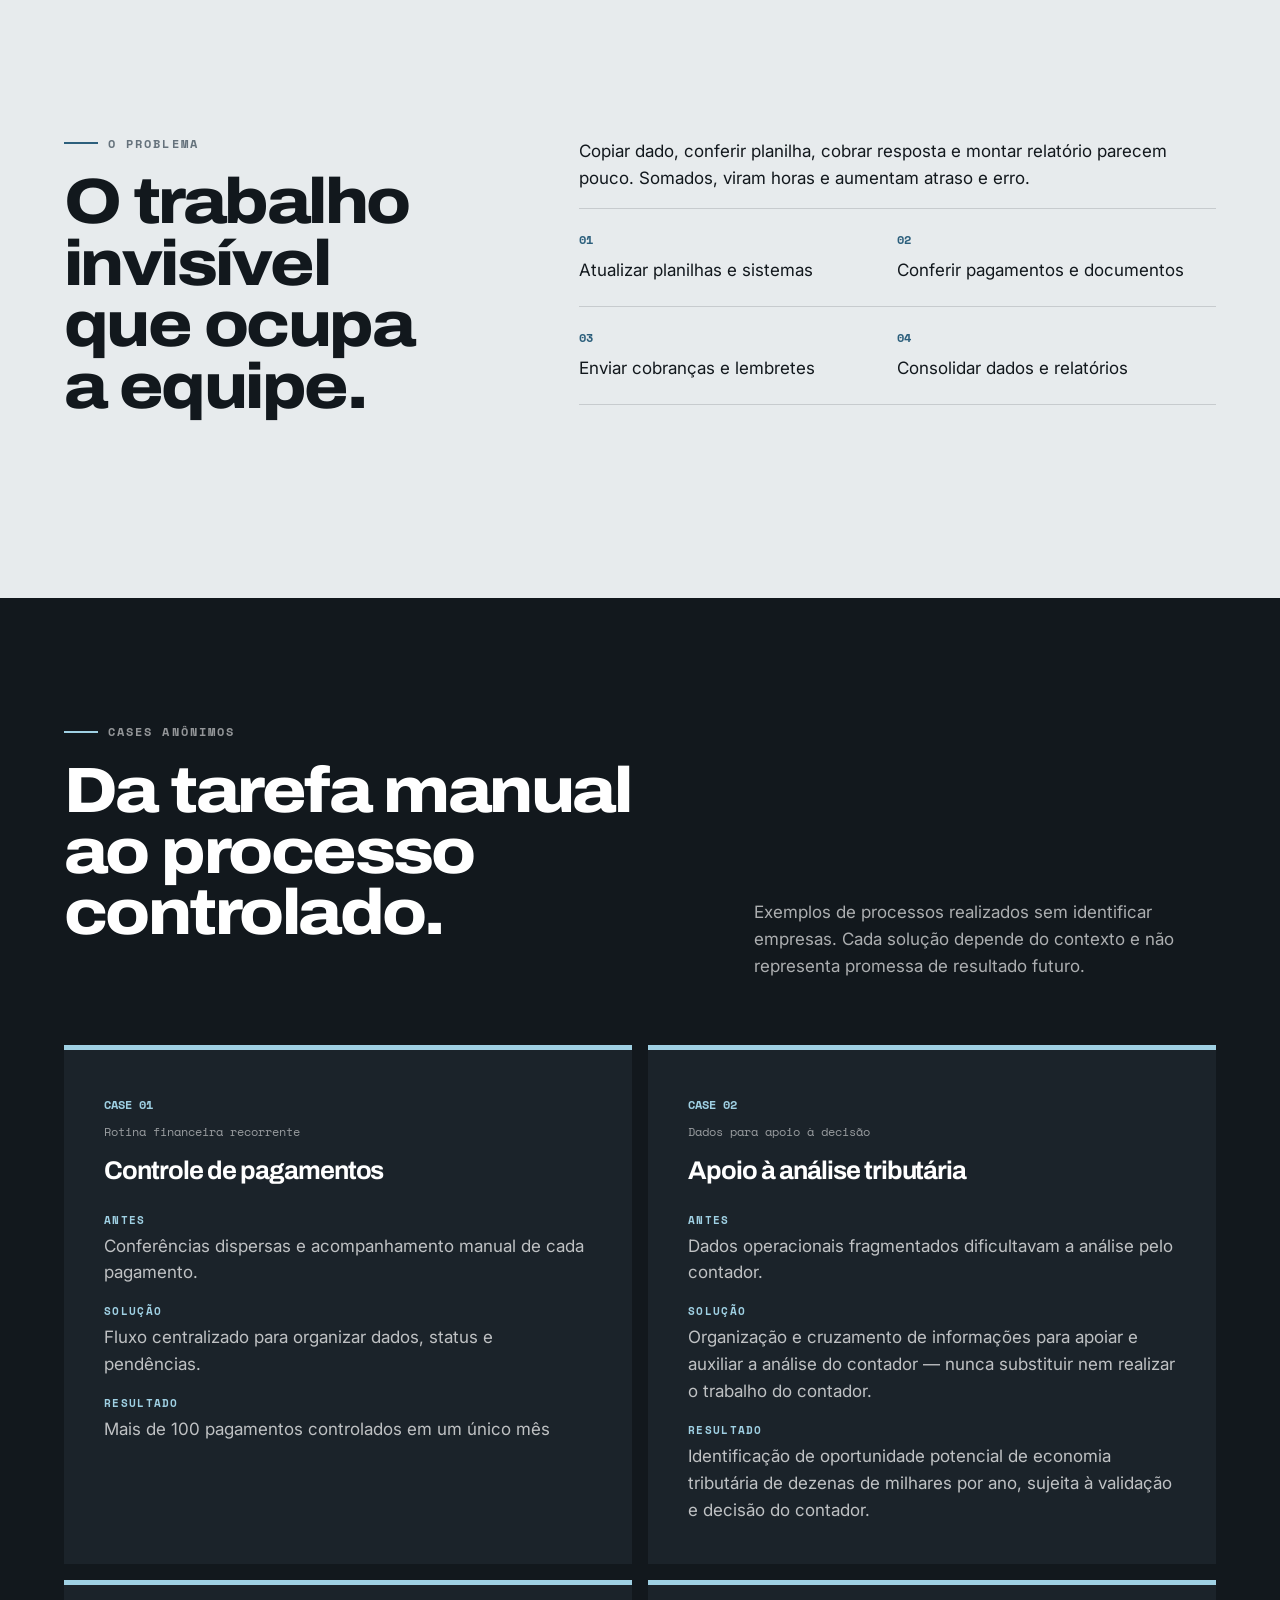
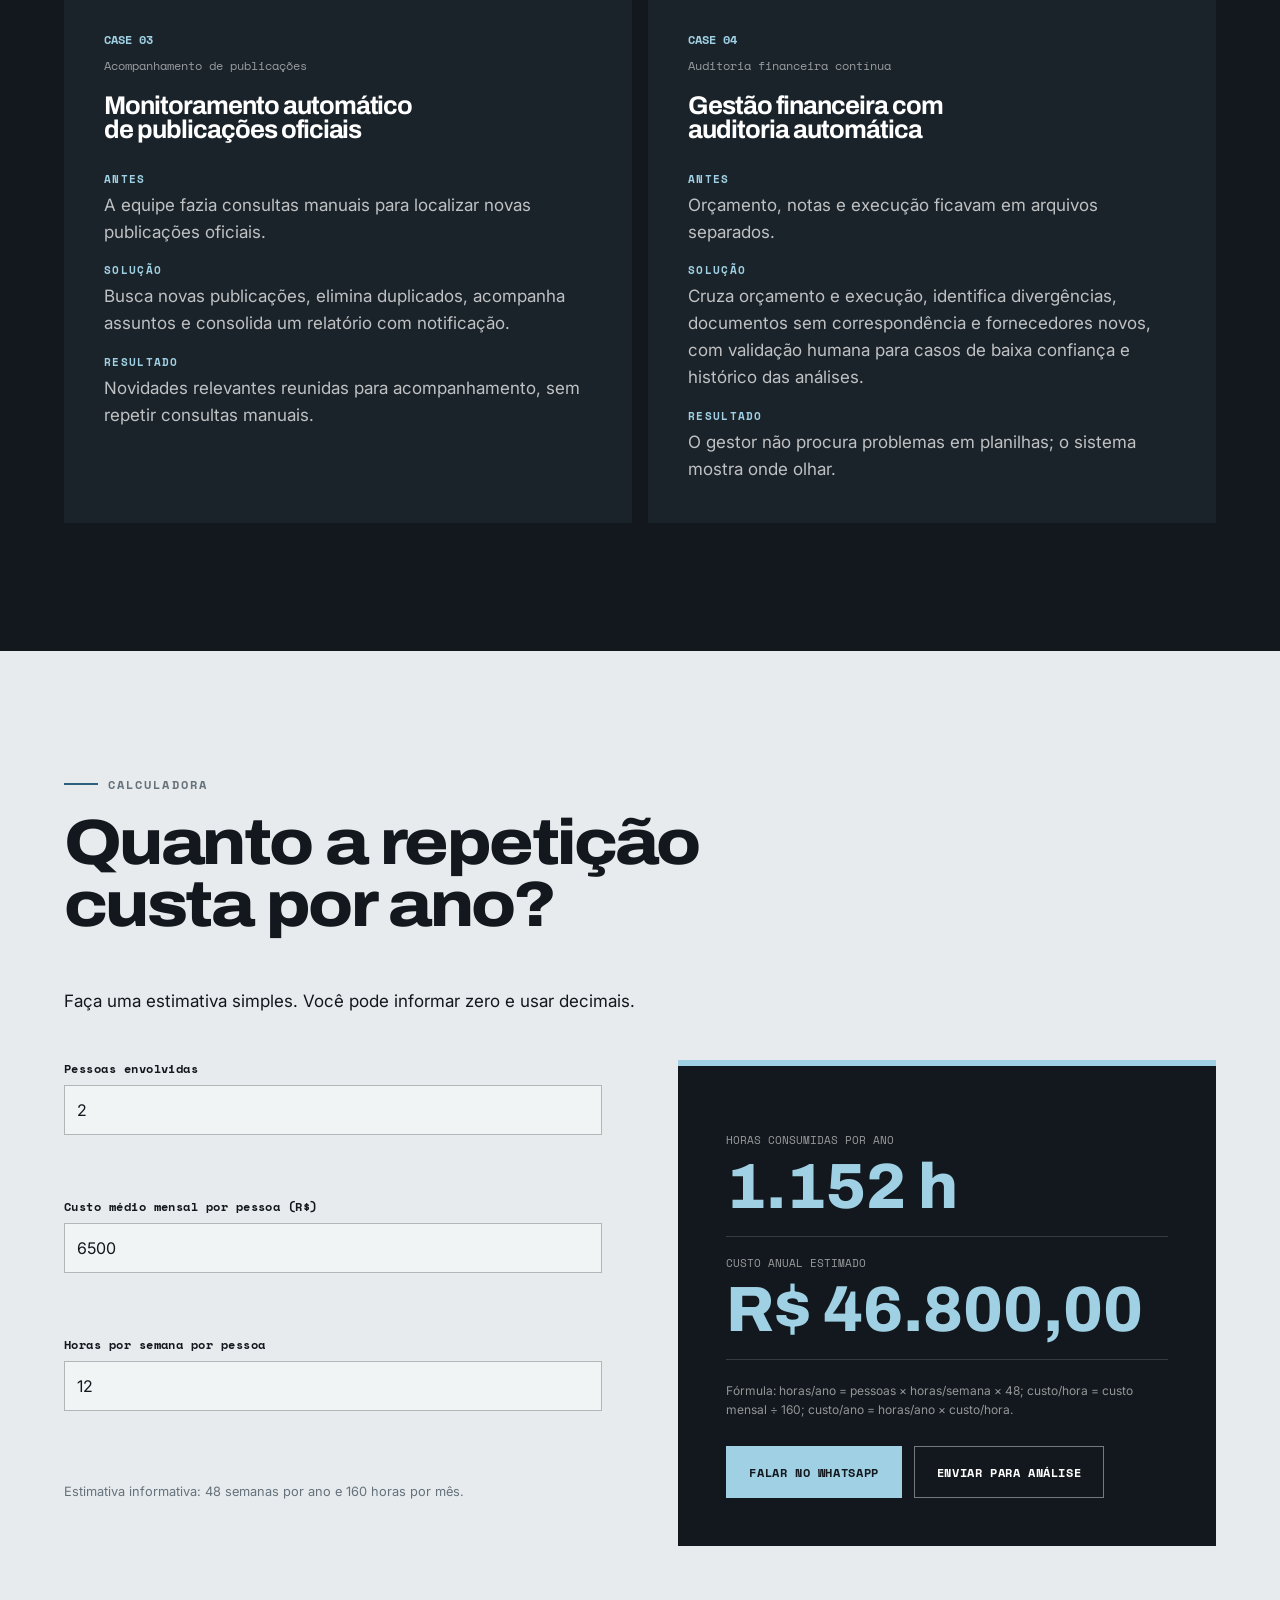
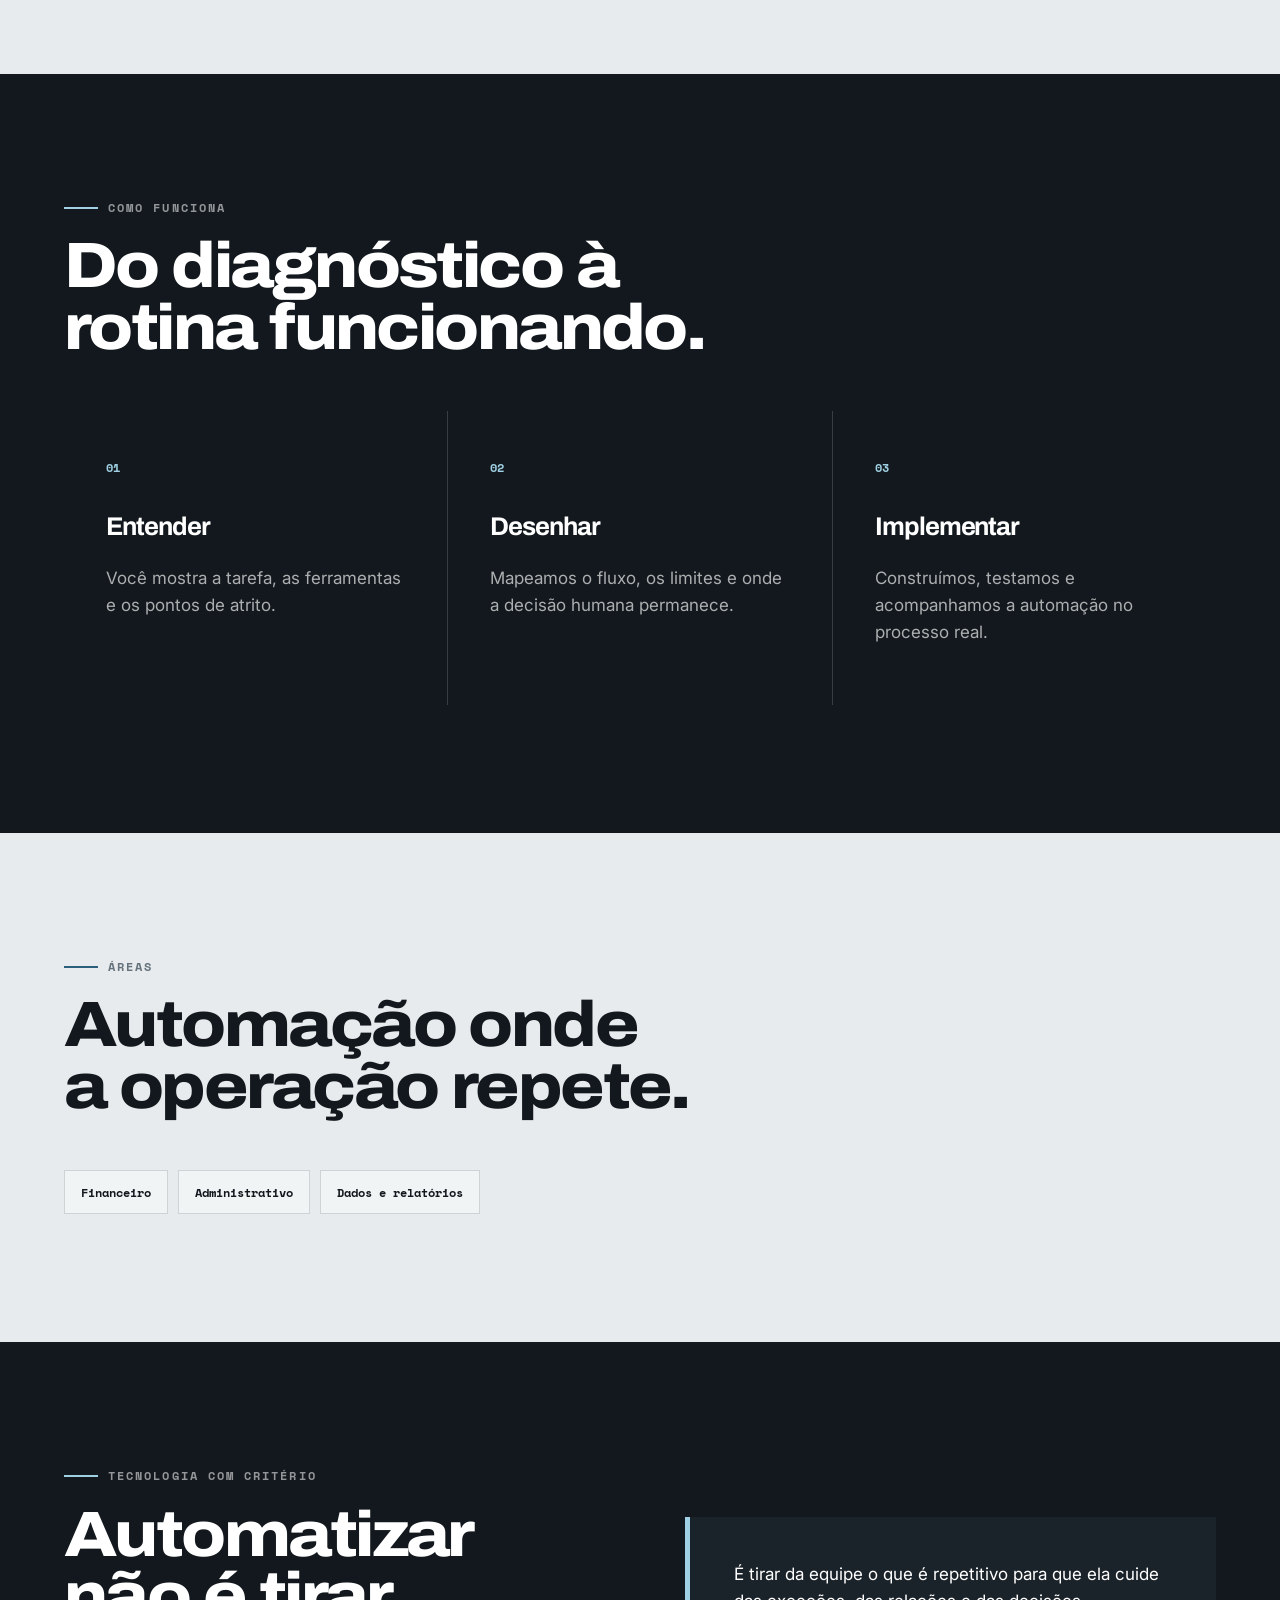
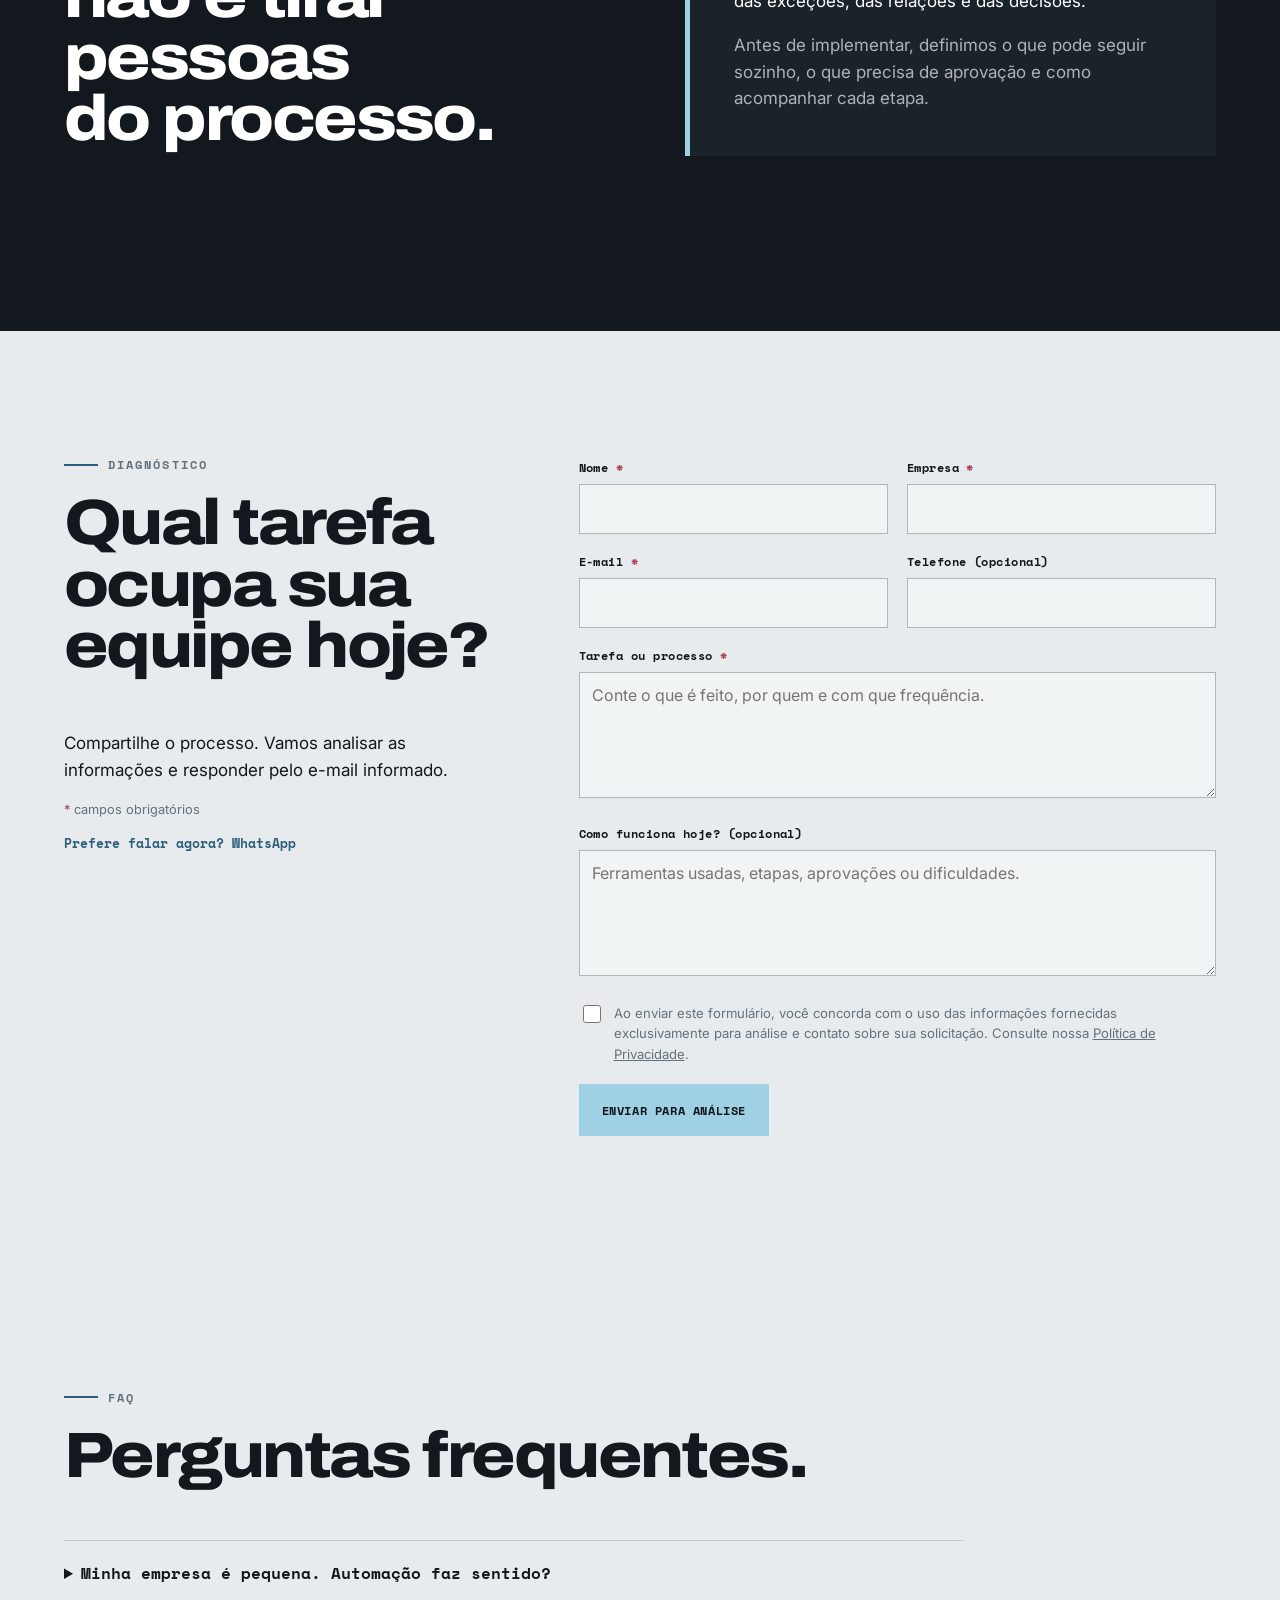
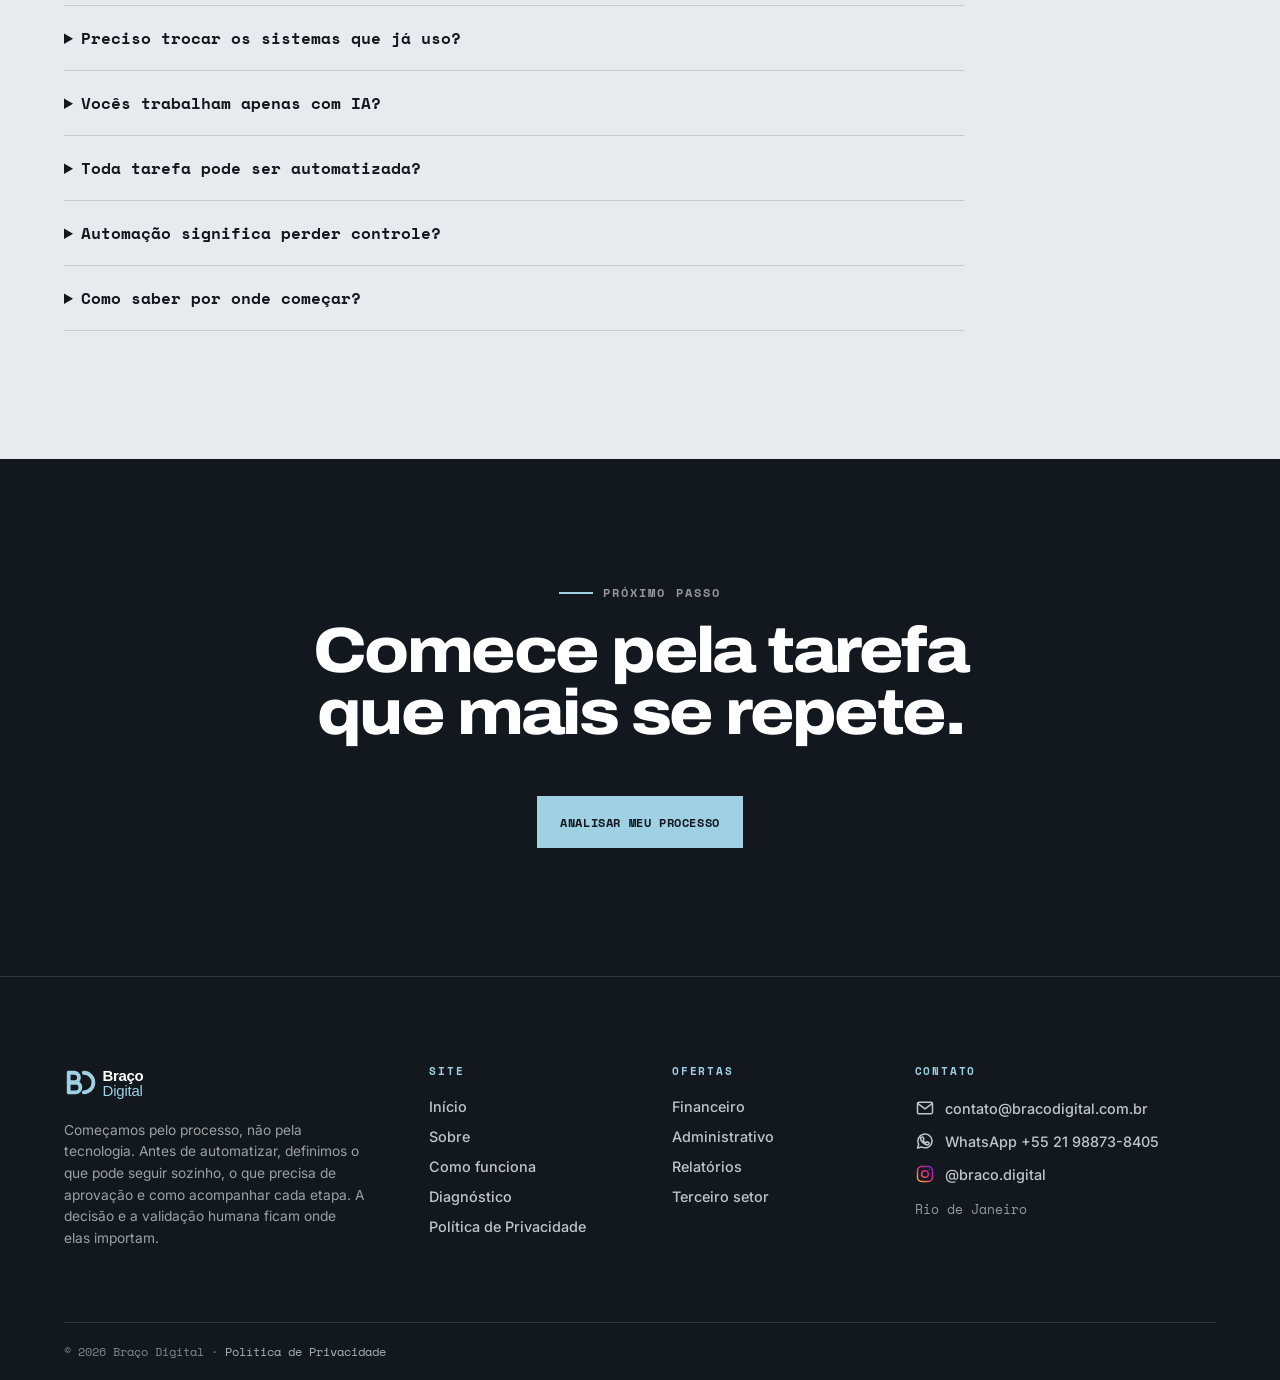
==== commit d325dfb9: "cache-bust: query ?v=f4e66e1 nos CSS (logo 48px no visitante)" ====
--- a/index.html
+++ b/index.html
@@ -69,12 +69,12 @@
     ]
   }
   </script>
-  <link rel="stylesheet" href="css/index.v2.css">
+  <link rel="stylesheet" href="css/index.v2.css?v=f4e66e1">
 </head>
 <body>
   <a class="skip-link" href="#inicio">Pular para o conteúdo</a>
   <header class="nav">
-    <a class="brand" href="#inicio" aria-label="Braço Digital — início"><img src="assets/marca/logo-light.svg" alt="Braço Digital" width="280" height="48"></a>
+    <a class="brand" href="#inicio" aria-label="Braço Digital — início"><img src="assets/marca/logo-light.svg?v=a886879" alt="Braço Digital" width="280" height="48"></a>
     <button class="hamb" type="button" aria-expanded="false" aria-controls="menu">Menu</button>
     <nav class="menu" id="menu" aria-label="Navegação principal">
       <a href="#sobre">Sobre</a><a href="#solucoes">Soluções</a><a href="osc.html">Terceiro setor</a><a href="#cases">Cases</a><a href="#como-funciona">Como funciona</a><a href="#faq">FAQ</a><a class="menu-cta" href="#diagnostico">Analisar meu processo</a>
@@ -188,7 +188,7 @@
   <footer class="footer">
     <div class="footer-grid">
       <div class="footer-column footer-brand">
-        <img src="assets/marca/logo-light.svg" alt="Braço Digital" width="280" height="48">
+        <img src="assets/marca/logo-light.svg?v=a886879" alt="Braço Digital" width="280" height="48">
         <p>Começamos pelo processo, não pela tecnologia. Antes de automatizar, definimos o que pode seguir sozinho, o que precisa de aprovação e como acompanhar cada etapa. A decisão e a validação humana ficam onde elas importam.</p>
       </div>
       <nav class="footer-column" aria-label="Navegação do rodapé">
--- a/css/index.v2.css
+++ b/css/index.v2.css
@@ -3,7 +3,7 @@
 .skip-link{position:absolute;left:-9999px;top:0;z-index:99;background:var(--tinta);color:#fff;padding:10px 16px;font:700 .8rem var(--mono)}
 .skip-link:focus{left:0}
 h1,h2,h3,p{margin-top:0}h1,h2,h3{font-family:var(--display);font-variation-settings:'wdth' 112,'wght' 800;letter-spacing:-.04em;line-height:.96;text-wrap:balance}h1{font-size:clamp(2.3rem,6vw,5.2rem);max-width:15ch}h2{font-size:clamp(2.05rem,5vw,4.3rem);max-width:17ch}h3{font-size:clamp(1.25rem,2vw,1.65rem);font-variation-settings:'wdth' 100,'wght' 700}.wrap{padding:clamp(76px,10vw,138px) var(--mx)}.dark{background:var(--tinta);color:#fff}.muted{color:var(--grafite)}.dark .muted{color:rgba(255,255,255,.65)}.eyebrow{display:flex;align-items:center;gap:10px;margin-bottom:22px;color:var(--grafite);font:700 .72rem/1 var(--mono);letter-spacing:.18em;text-transform:uppercase}.eyebrow:before{content:'';width:34px;height:2px;background:var(--fiorde)}.dark .eyebrow{color:rgba(255,255,255,.55)}.dark .eyebrow:before{background:var(--sinal)}
-.nav{position:fixed;z-index:20;inset:0 0 auto;display:flex;align-items:center;justify-content:space-between;padding:14px var(--mx);background:#12181d;border-bottom:1px solid rgba(255,255,255,.13)}.brand{display:flex;align-items:center;gap:12px}.brand img{height:36px;width:auto}.menu{display:flex;align-items:center;gap:clamp(14px,2.5vw,30px)}.menu a{color:rgba(255,255,255,.78);font:.75rem var(--mono);text-decoration:none}.menu .menu-cta{padding:11px 14px;color:var(--tinta);background:var(--sinal);font-weight:700}.hamb{display:none;padding:10px;background:none;color:#fff;border:1px solid rgba(255,255,255,.3);font:700 .75rem var(--mono)}
+.nav{position:fixed;z-index:20;inset:0 0 auto;display:flex;align-items:center;justify-content:space-between;padding:14px var(--mx);background:#12181d;border-bottom:1px solid rgba(255,255,255,.13)}.brand{display:flex;align-items:center;gap:12px}.brand img{height:48px;width:auto}.menu{display:flex;align-items:center;gap:clamp(14px,2.5vw,30px)}.menu a{color:rgba(255,255,255,.78);font:.75rem var(--mono);text-decoration:none}.menu .menu-cta{padding:11px 14px;color:var(--tinta);background:var(--sinal);font-weight:700}.hamb{display:none;padding:10px;background:none;color:#fff;border:1px solid rgba(255,255,255,.3);font:700 .75rem var(--mono)}
 .hero{min-height:100svh;display:flex;align-items:flex-end;position:relative;overflow:hidden;padding-top:110px}.hero:before{content:'';position:absolute;inset:0;background-image:linear-gradient(rgba(255,255,255,.04) 1px,transparent 1px),linear-gradient(90deg,rgba(255,255,255,.04) 1px,transparent 1px);background-size:72px 72px;mask-image:radial-gradient(circle at 60% 35%,#000,transparent 72%)}.hero-inner{position:relative;width:100%;padding:70px var(--mx)}.hero h1{margin-bottom:30px}.hero-lead{max-width:680px;font-size:clamp(1.15rem,2vw,1.55rem);color:var(--sinal);font-weight:600}.actions{display:flex;gap:12px;flex-wrap:wrap;margin-top:32px}.btn{display:inline-flex;align-items:center;justify-content:center;min-height:52px;padding:14px 22px;border:1px solid var(--sinal);background:var(--sinal);color:var(--tinta);font:700 .76rem var(--mono);letter-spacing:.05em;text-decoration:none;text-transform:uppercase;cursor:pointer}.btn.secondary{background:transparent;color:#fff;border-color:rgba(255,255,255,.42)}.btn:hover{filter:brightness(1.06);transform:translateY(-1px)}
 .intro{display:grid;grid-template-columns:.8fr 1.2fr;gap:clamp(30px,7vw,110px)}.task-list{display:grid;grid-template-columns:repeat(2,1fr);border-top:var(--borda)}.task{padding:22px 16px 22px 0;border-bottom:var(--borda)}.task span{display:block;margin-bottom:9px;color:var(--fiorde);font:700 .72rem var(--mono)}
 .cases-head{display:flex;align-items:end;justify-content:space-between;gap:30px;margin-bottom:48px}.cases-head p{max-width:42ch}.cases{display:grid;grid-template-columns:repeat(2,1fr);gap:16px}.case{padding:clamp(24px,4vw,40px);background:var(--tinta2);border-top:5px solid var(--sinal)}.case-number{color:var(--sinal);font:700 .72rem var(--mono)}.case h3{margin:18px 0 28px}.case dl{margin:0}.case dt{margin-top:17px;color:var(--sinal);font:700 .68rem var(--mono);letter-spacing:.12em;text-transform:uppercase}.case dd{margin:5px 0 0;color:rgba(255,255,255,.72)}
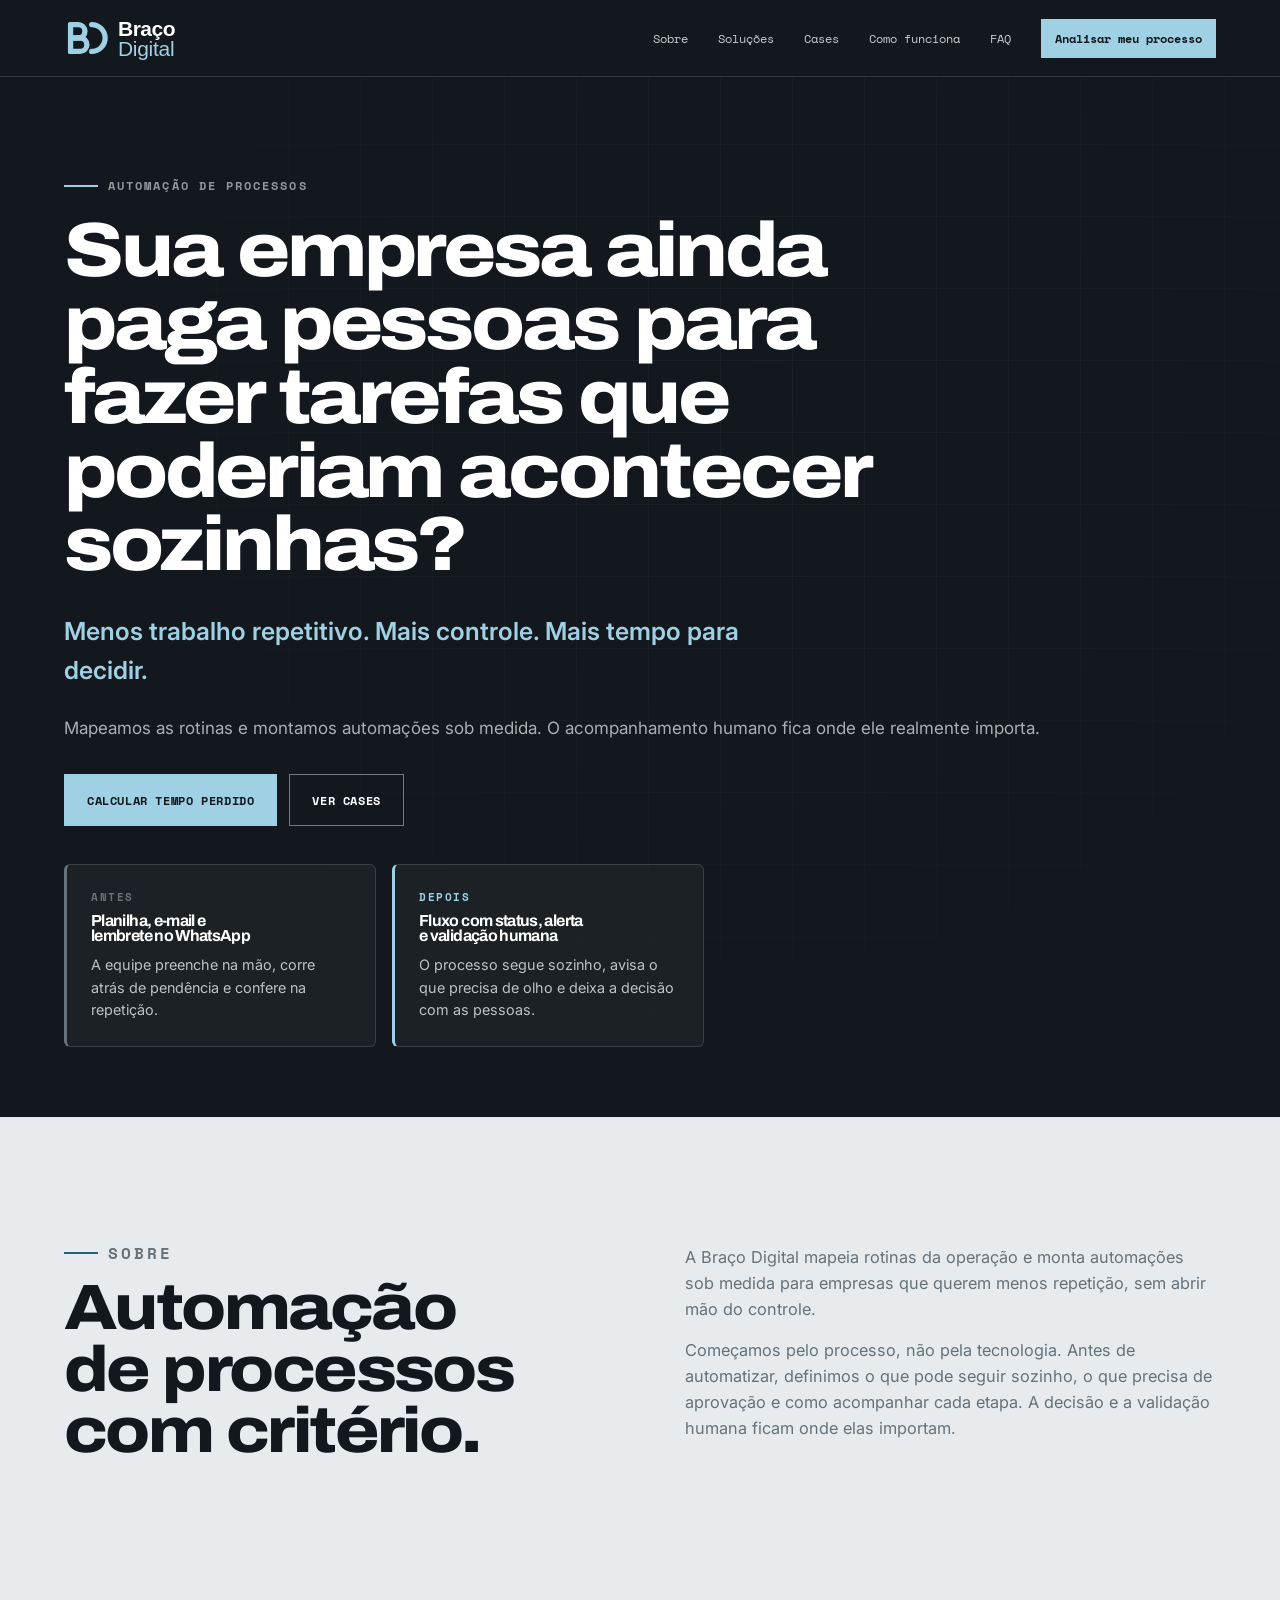
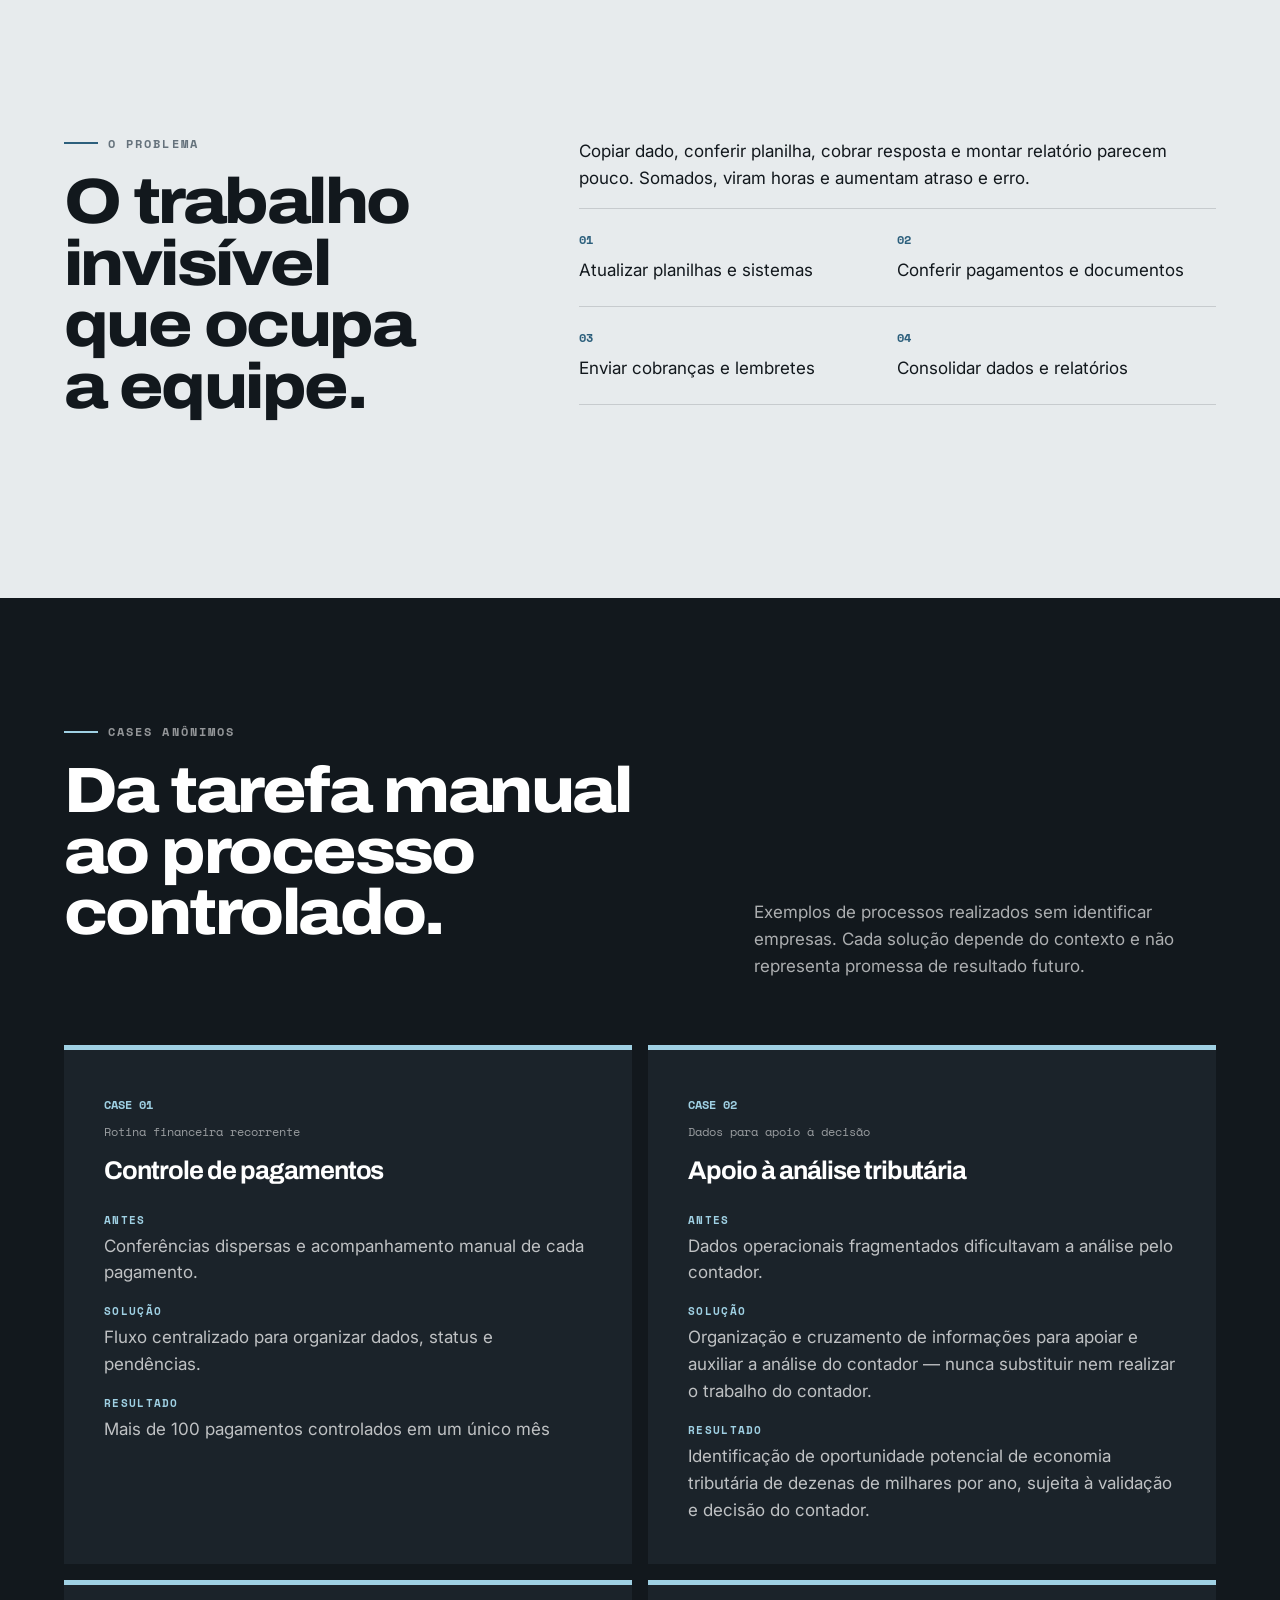
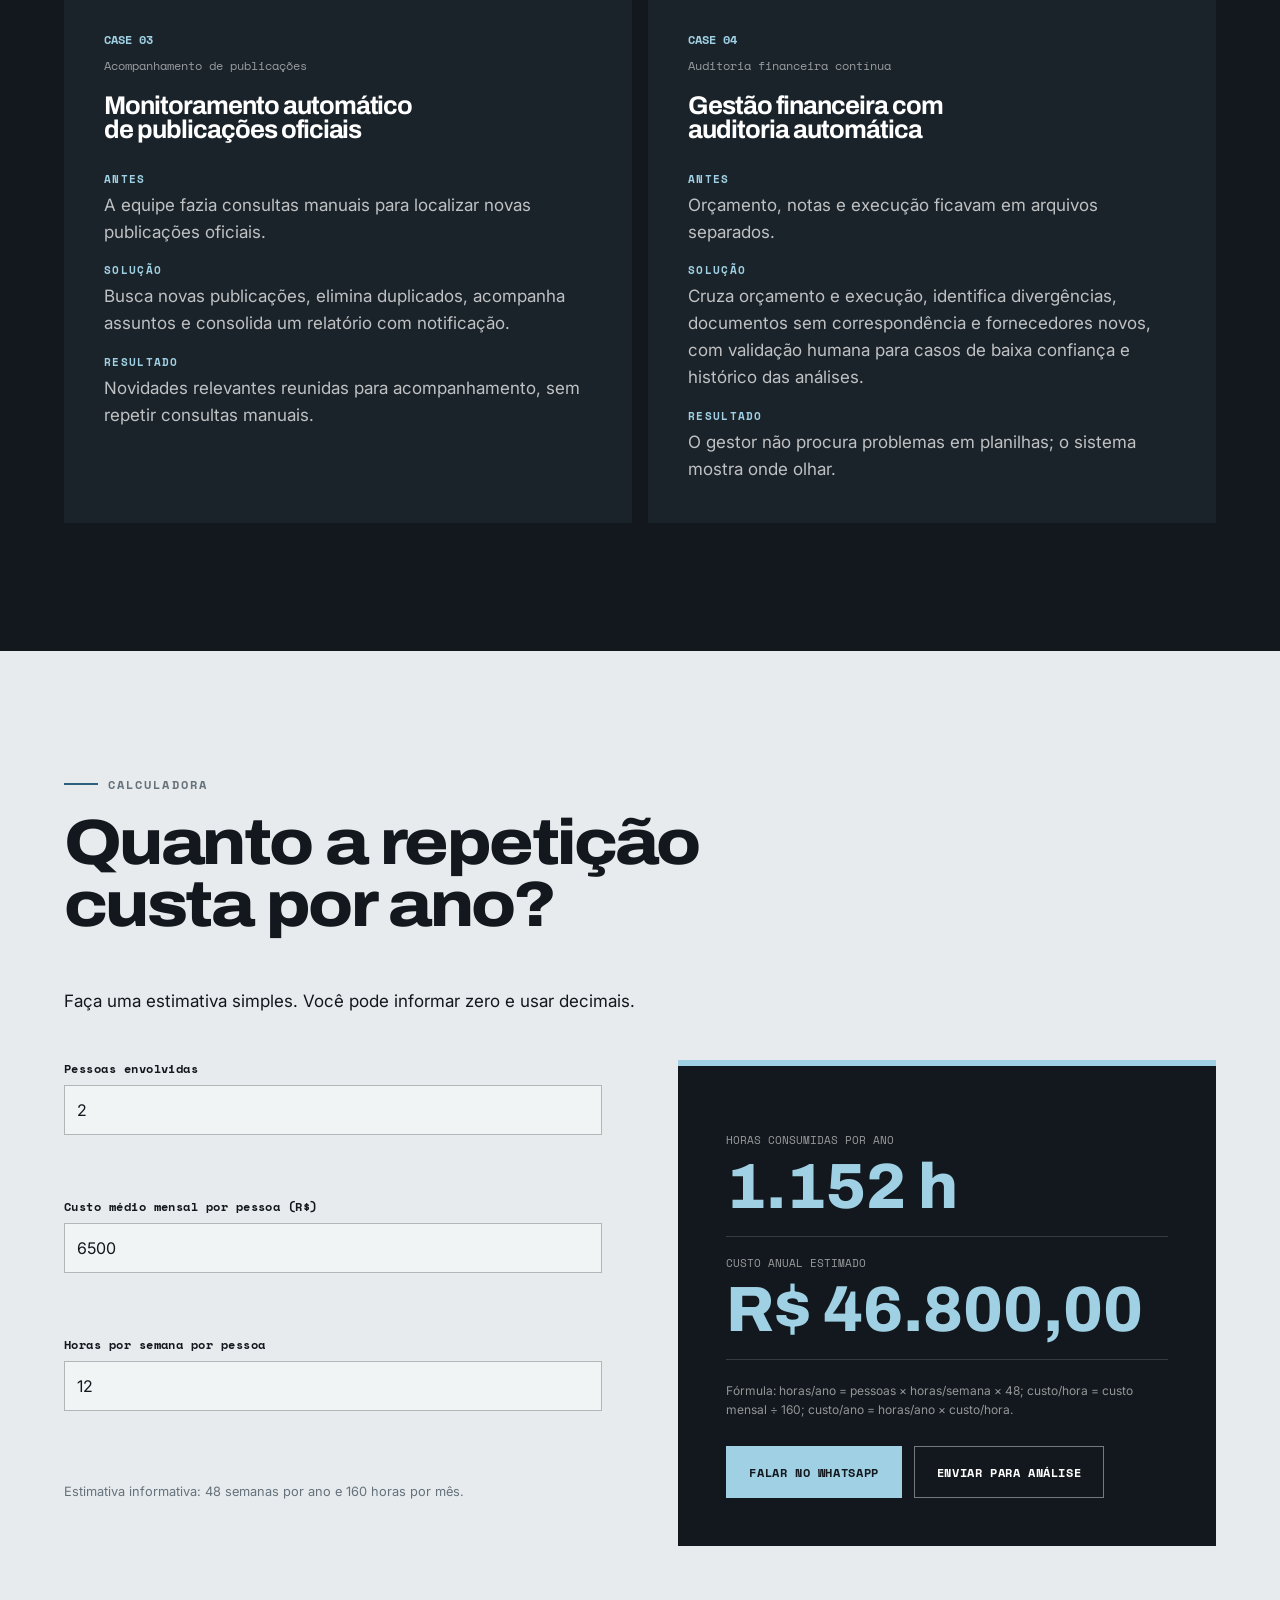
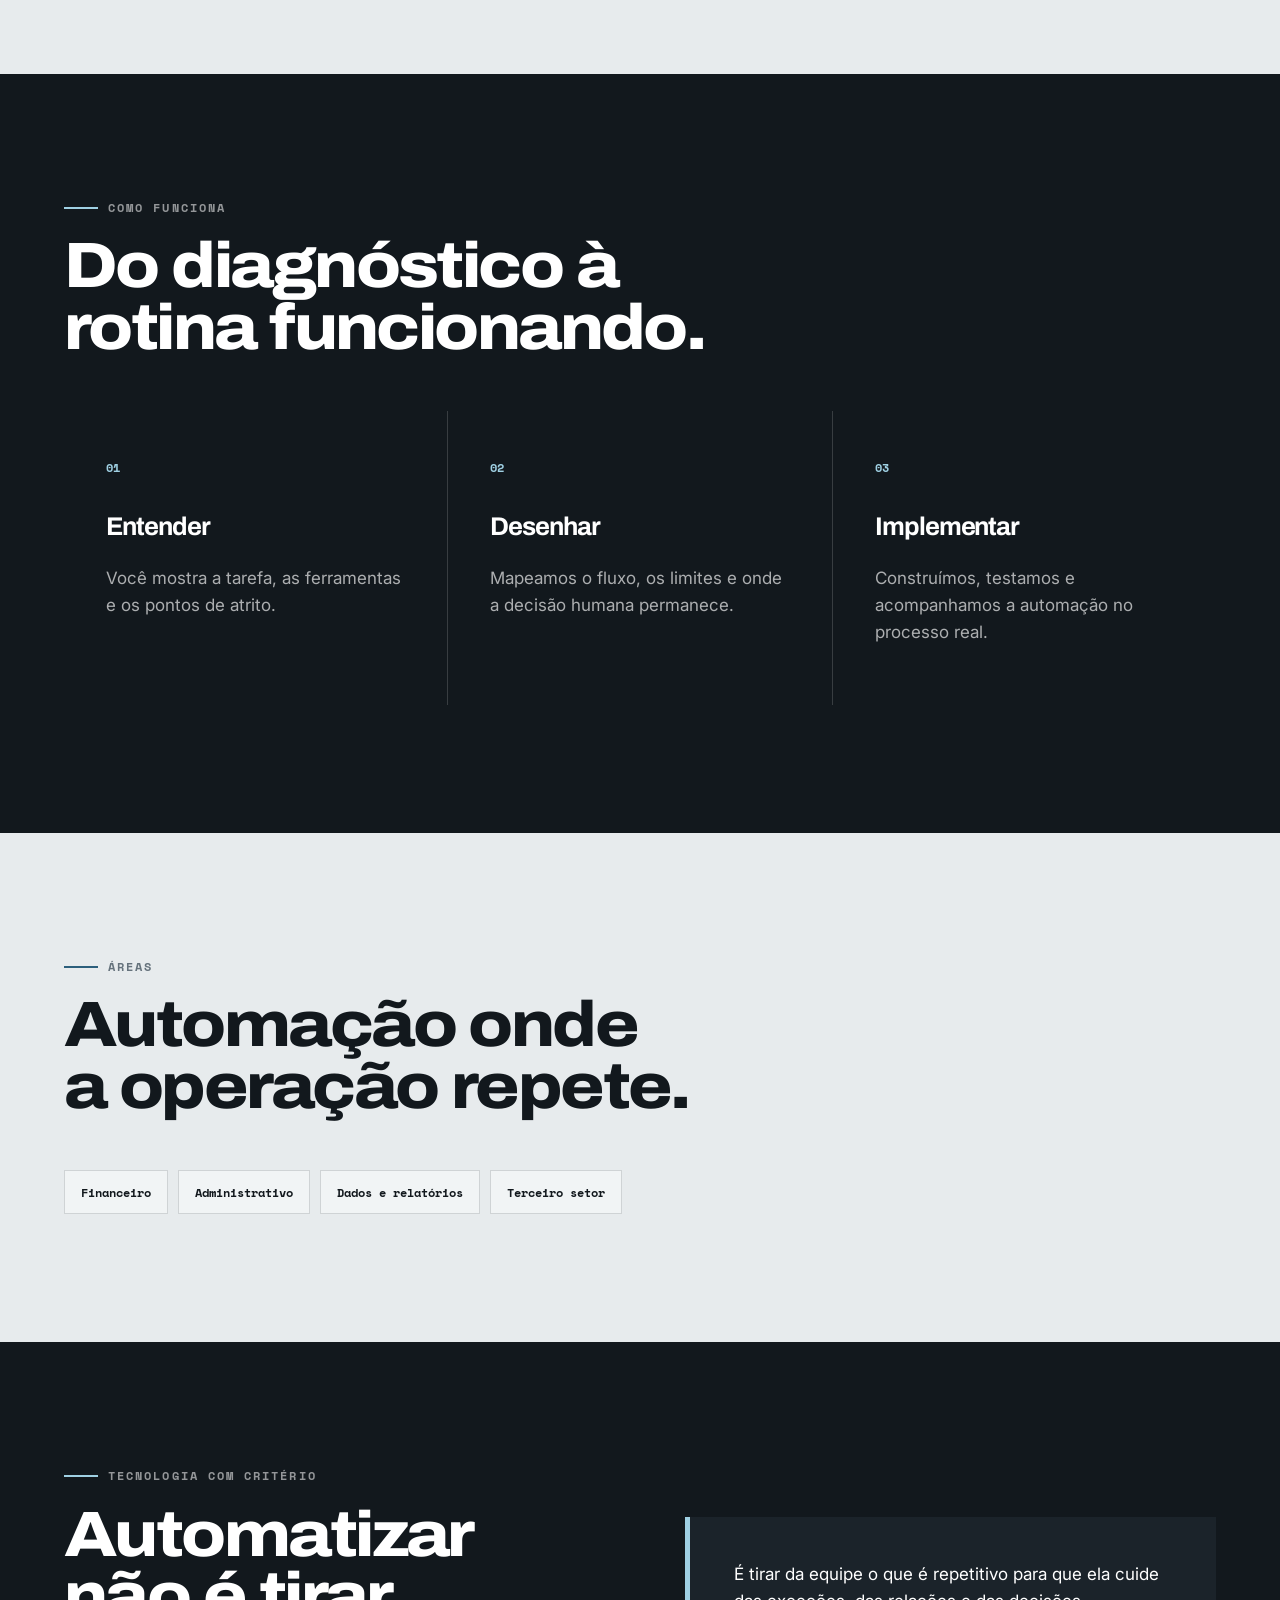
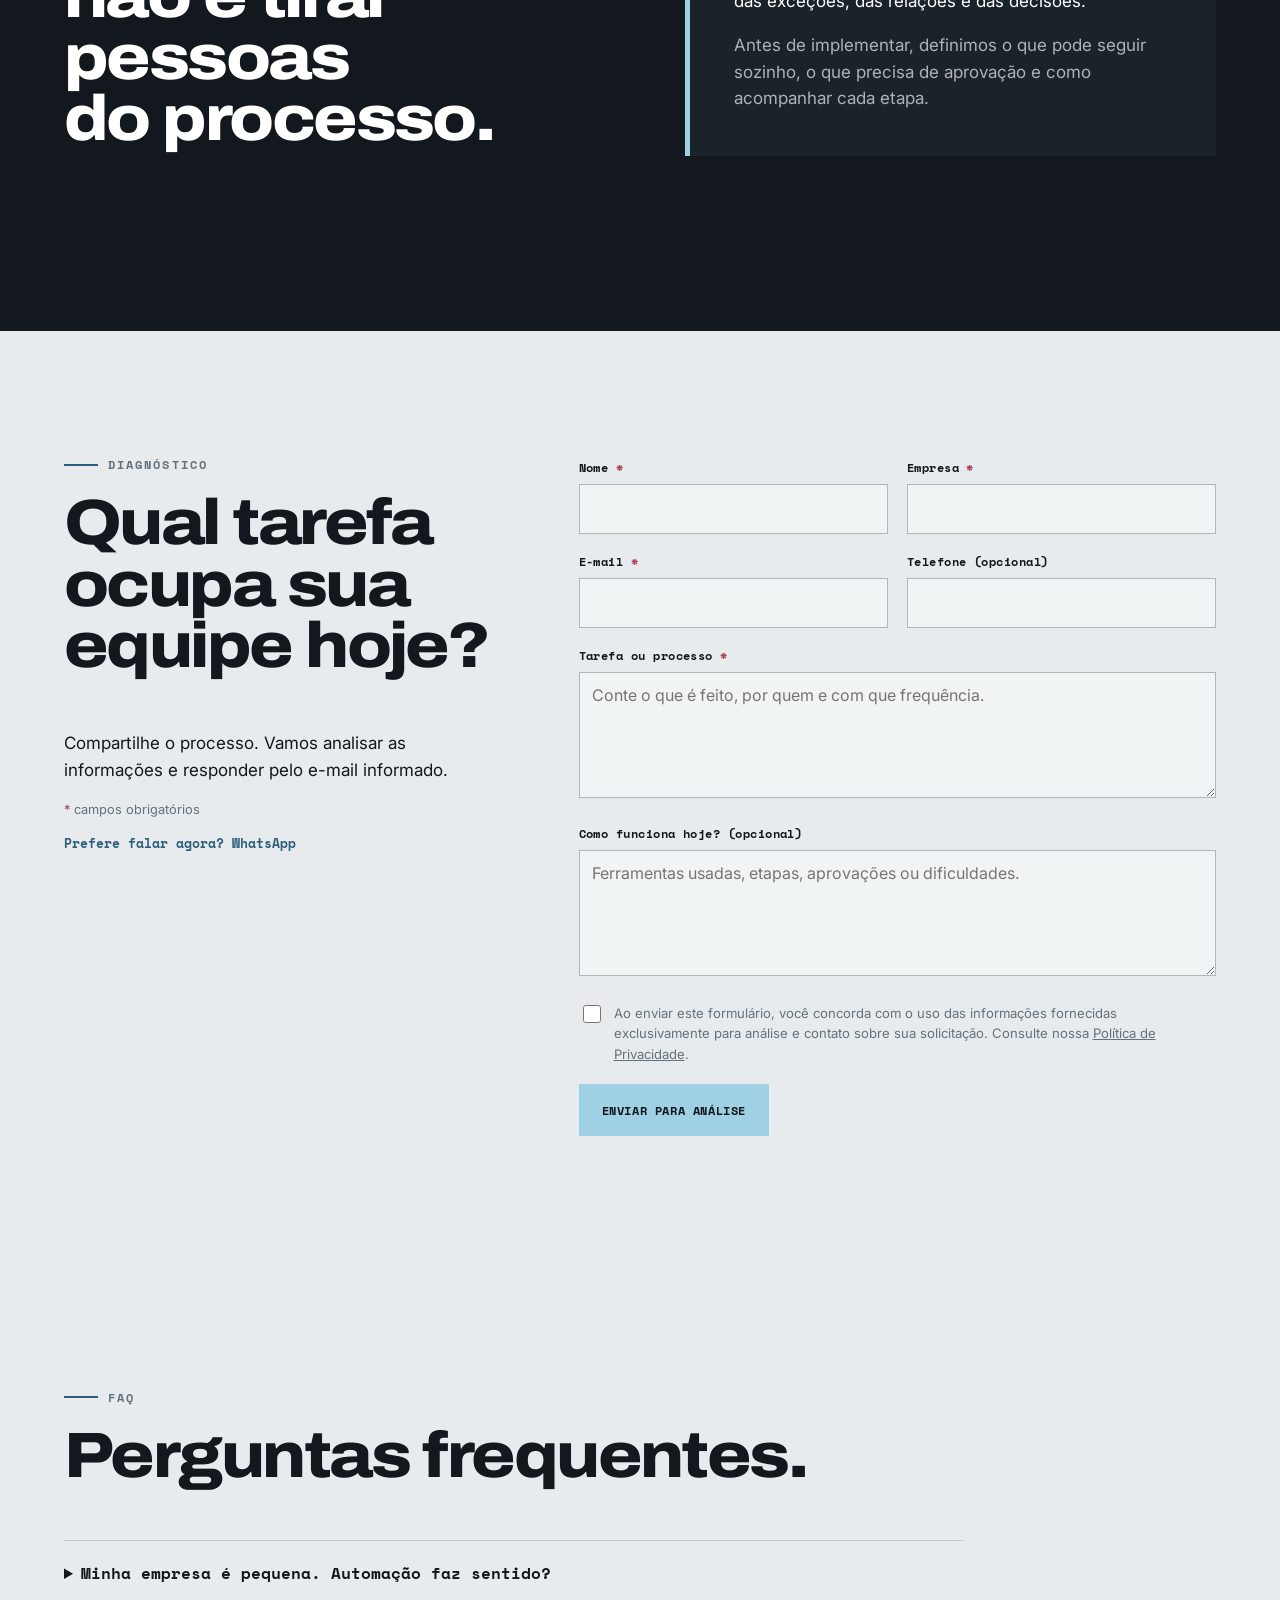
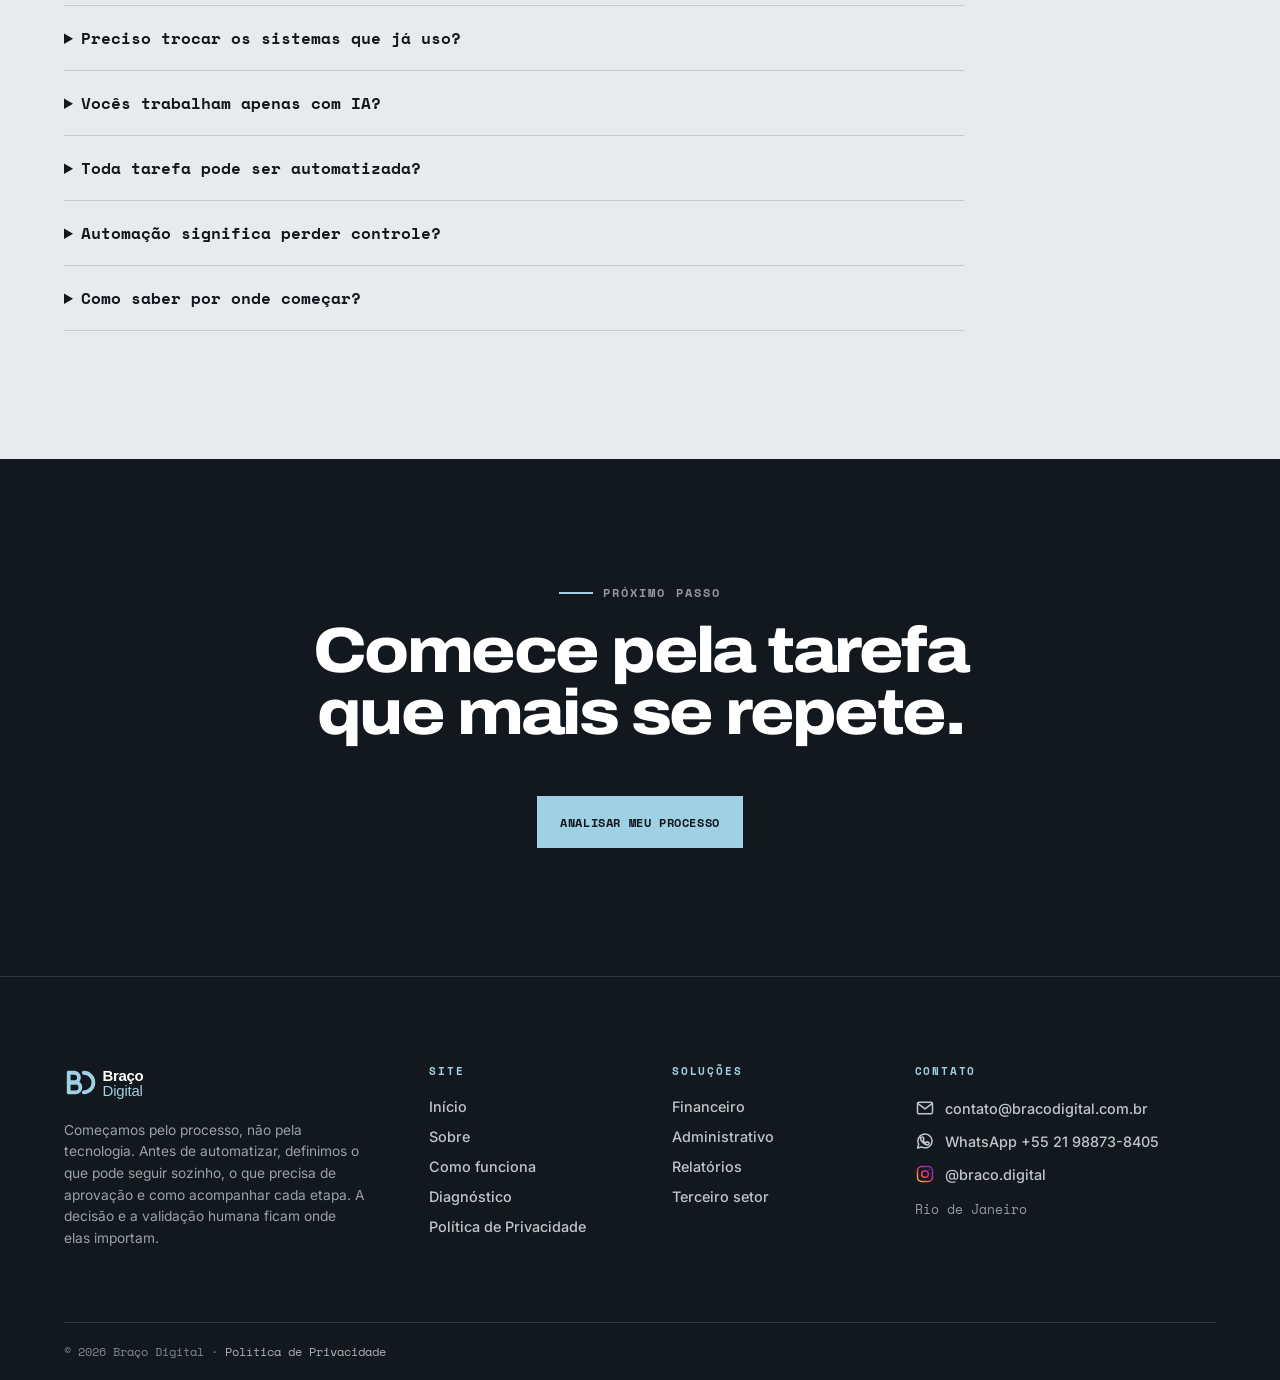
==== commit d43a0066: "preview: footer Ofertas->Solucoes; Terceiro setor para .areas" ====
--- a/index.html
+++ b/index.html
@@ -77,7 +77,7 @@
     <a class="brand" href="#inicio" aria-label="Braço Digital — início"><img src="assets/marca/logo-light.svg?v=a886879" alt="Braço Digital" width="280" height="48"></a>
     <button class="hamb" type="button" aria-expanded="false" aria-controls="menu">Menu</button>
     <nav class="menu" id="menu" aria-label="Navegação principal">
-      <a href="#sobre">Sobre</a><a href="#solucoes">Soluções</a><a href="osc.html">Terceiro setor</a><a href="#cases">Cases</a><a href="#como-funciona">Como funciona</a><a href="#faq">FAQ</a><a class="menu-cta" href="#diagnostico">Analisar meu processo</a>
+      <a href="#sobre">Sobre</a><a href="#solucoes">Soluções</a><a href="#cases">Cases</a><a href="#como-funciona">Como funciona</a><a href="#faq">FAQ</a><a class="menu-cta" href="#diagnostico">Analisar meu processo</a>
     </nav>
   </header>
 
@@ -150,7 +150,7 @@
       <div class="steps"><article class="step"><b>01</b><h3>Entender</h3><p class="muted">Você mostra a tarefa, as ferramentas e os pontos de atrito.</p></article><article class="step"><b>02</b><h3>Desenhar</h3><p class="muted">Mapeamos o fluxo, os limites e onde a decisão humana permanece.</p></article><article class="step"><b>03</b><h3>Implementar</h3><p class="muted">Construímos, testamos e acompanhamos a automação no processo real.</p></article></div>
     </section>
 
-    <section class="wrap"><p class="eyebrow">Áreas</p><h2>Automação onde a operação repete.</h2><div class="areas" aria-label="Áreas atendidas"><a class="area-link" href="financeiro.html">Financeiro</a><a class="area-link" href="administrativo.html">Administrativo</a><a class="area-link" href="relatorios.html">Dados e relatórios</a></div></section>
+    <section class="wrap"><p class="eyebrow">Áreas</p><h2>Automação onde a operação repete.</h2><div class="areas" aria-label="Áreas atendidas"><a class="area-link" href="financeiro.html">Financeiro</a><a class="area-link" href="administrativo.html">Administrativo</a><a class="area-link" href="relatorios.html">Dados e relatórios</a><a class="area-link" href="osc.html">Terceiro setor</a></div></section>
 
     <section class="wrap dark"><div class="human"><div><p class="eyebrow">Tecnologia com critério</p><h2>Automatizar não é tirar pessoas do processo.</h2></div><div class="human-note"><p>É tirar da equipe o que é repetitivo para que ela cuide das exceções, das relações e das decisões.</p><p class="muted">Antes de implementar, definimos o que pode seguir sozinho, o que precisa de aprovação e como acompanhar cada etapa.</p></div></div></section>
 
@@ -201,8 +201,8 @@
           <a href="politica-de-privacidade.html">Política de Privacidade</a>
         </div>
       </nav>
-      <nav class="footer-column" aria-label="Ofertas">
-        <h2>Ofertas</h2>
+      <nav class="footer-column" aria-label="Soluções">
+        <h2>Soluções</h2>
         <div class="footer-links">
           <a href="financeiro.html">Financeiro</a>
           <a href="administrativo.html">Administrativo</a>
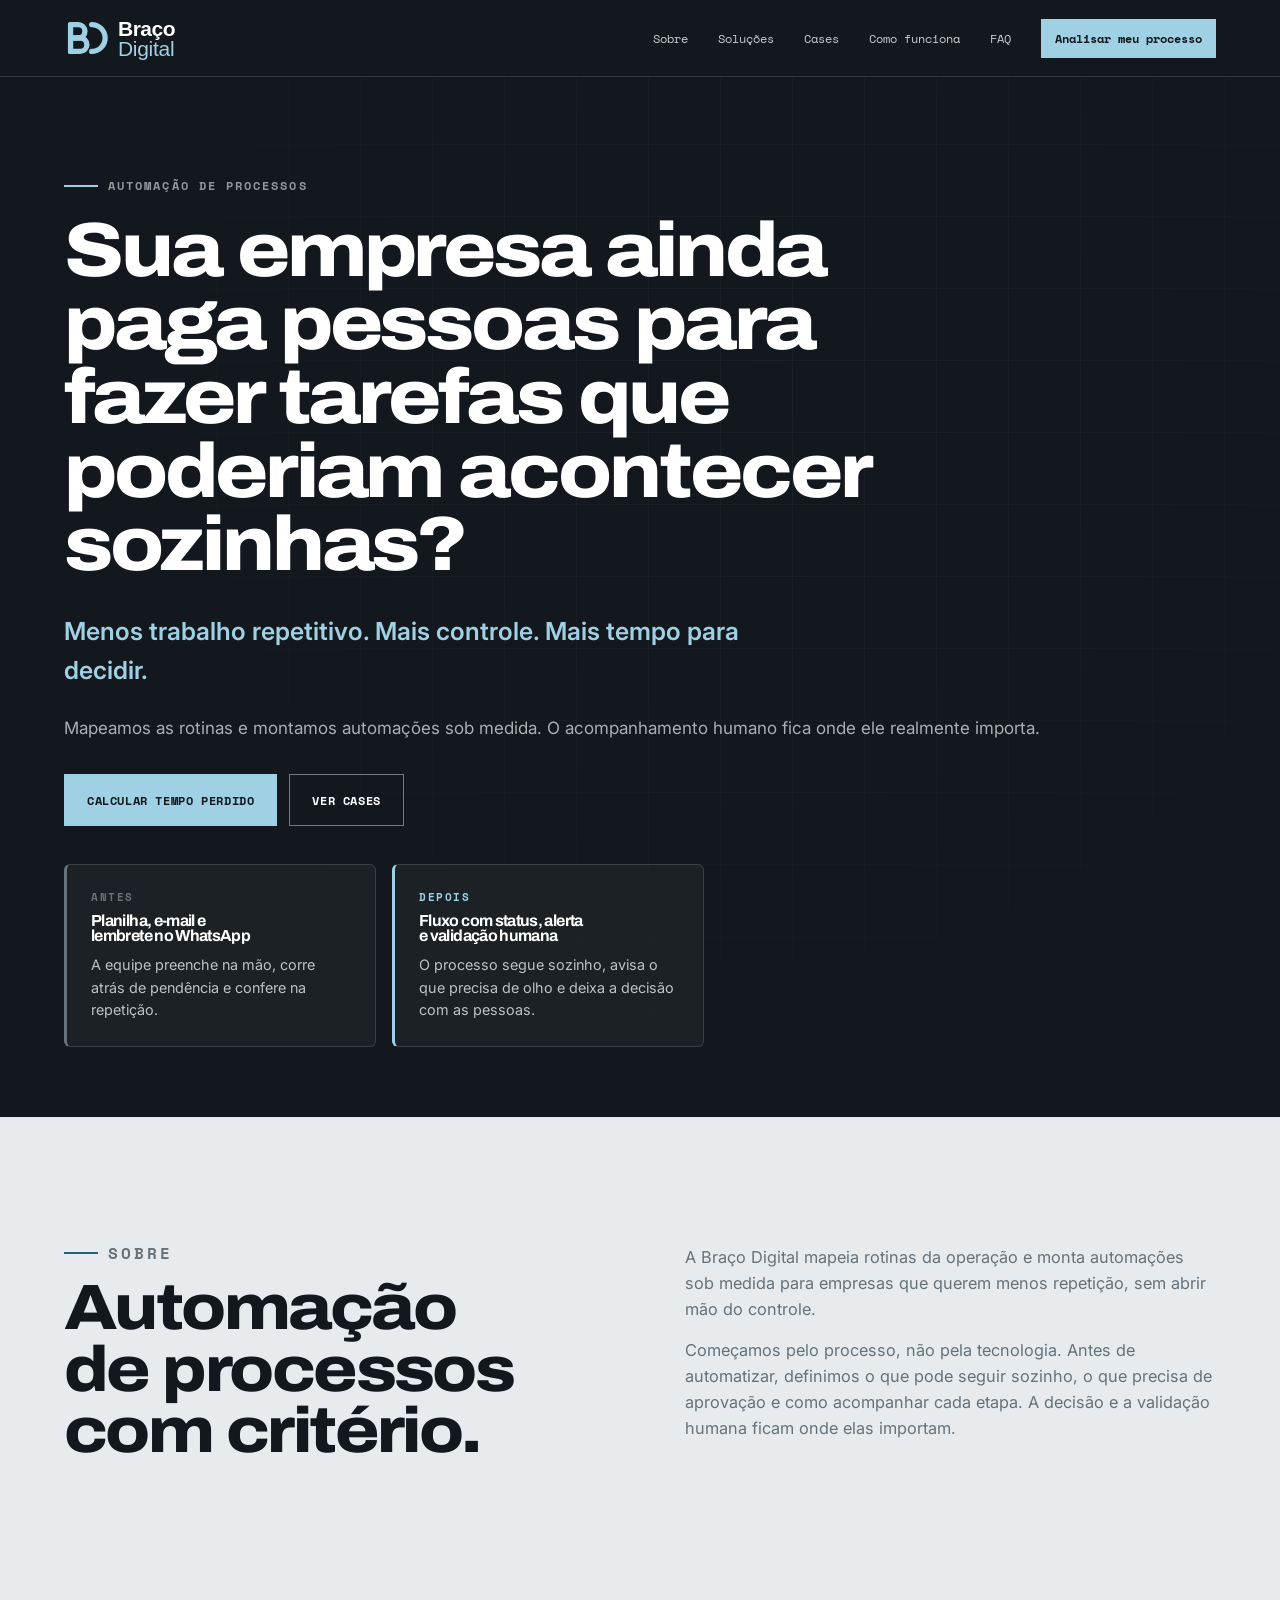
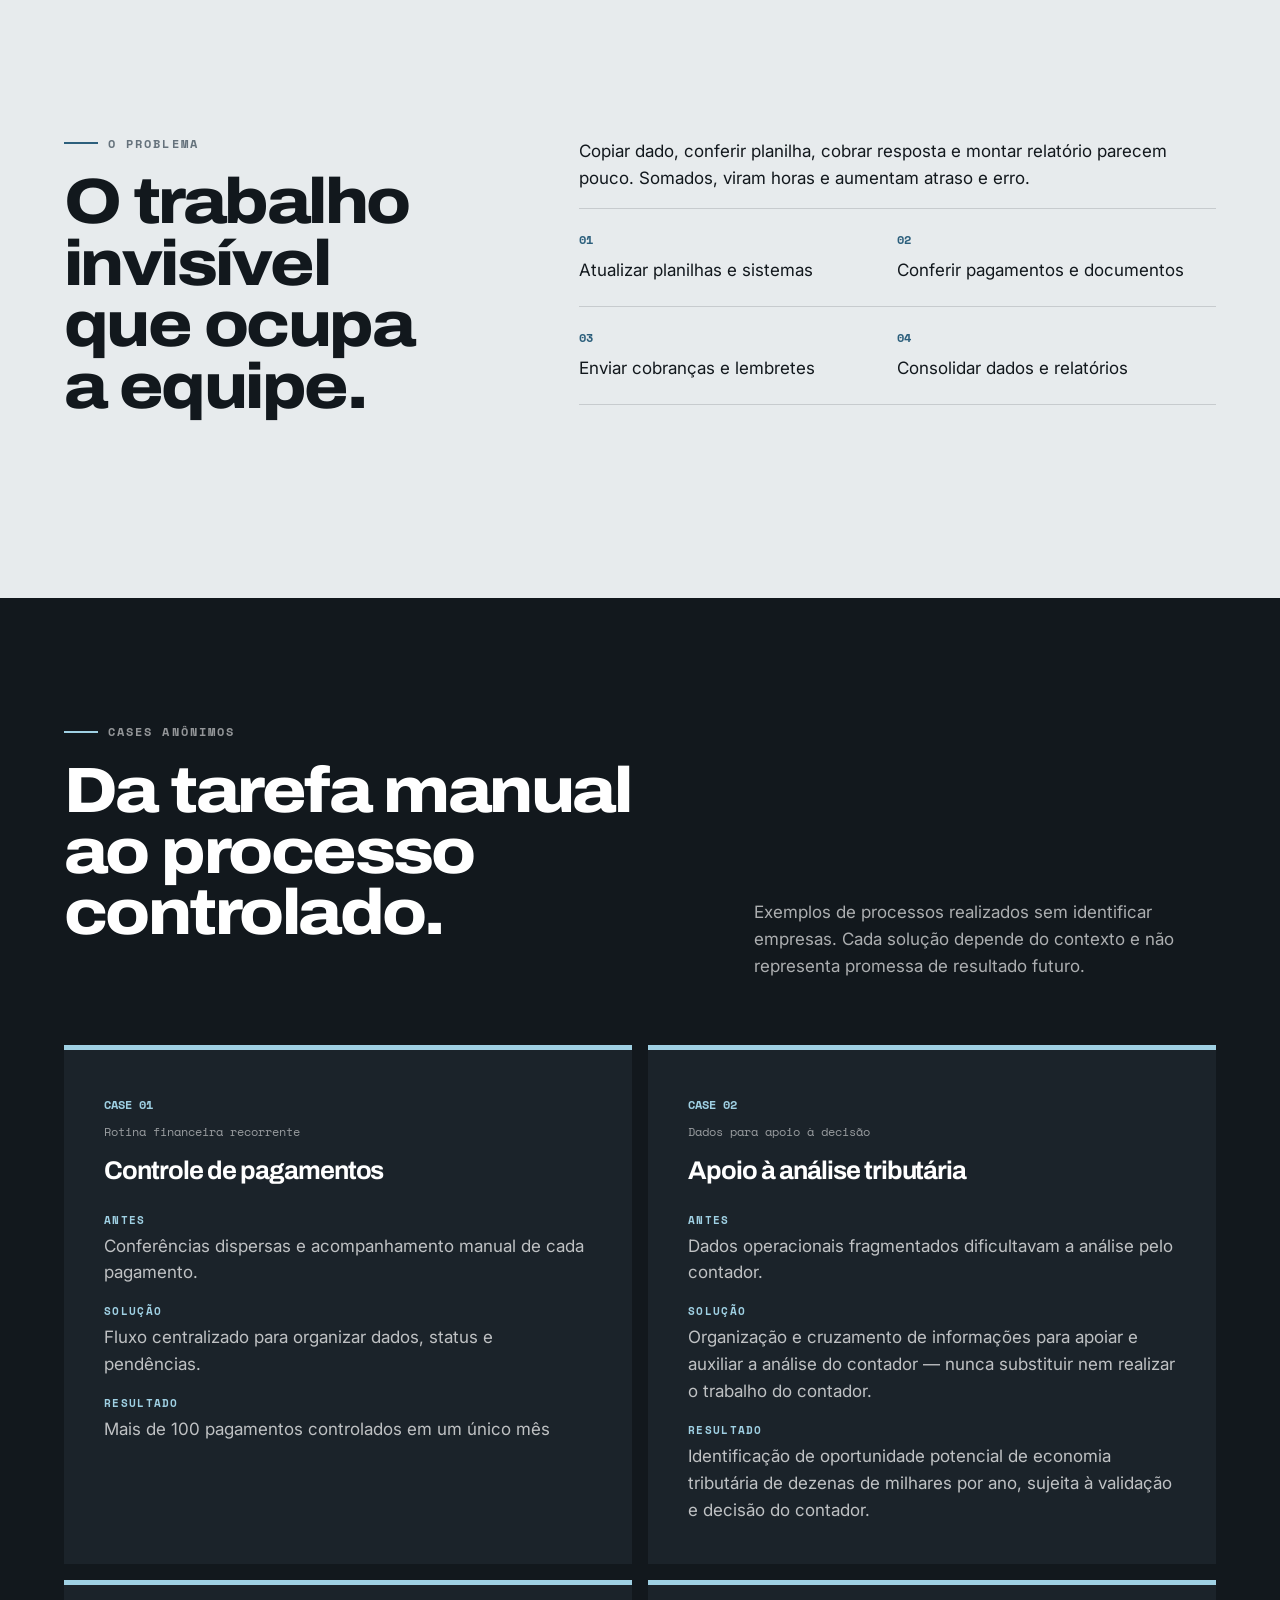
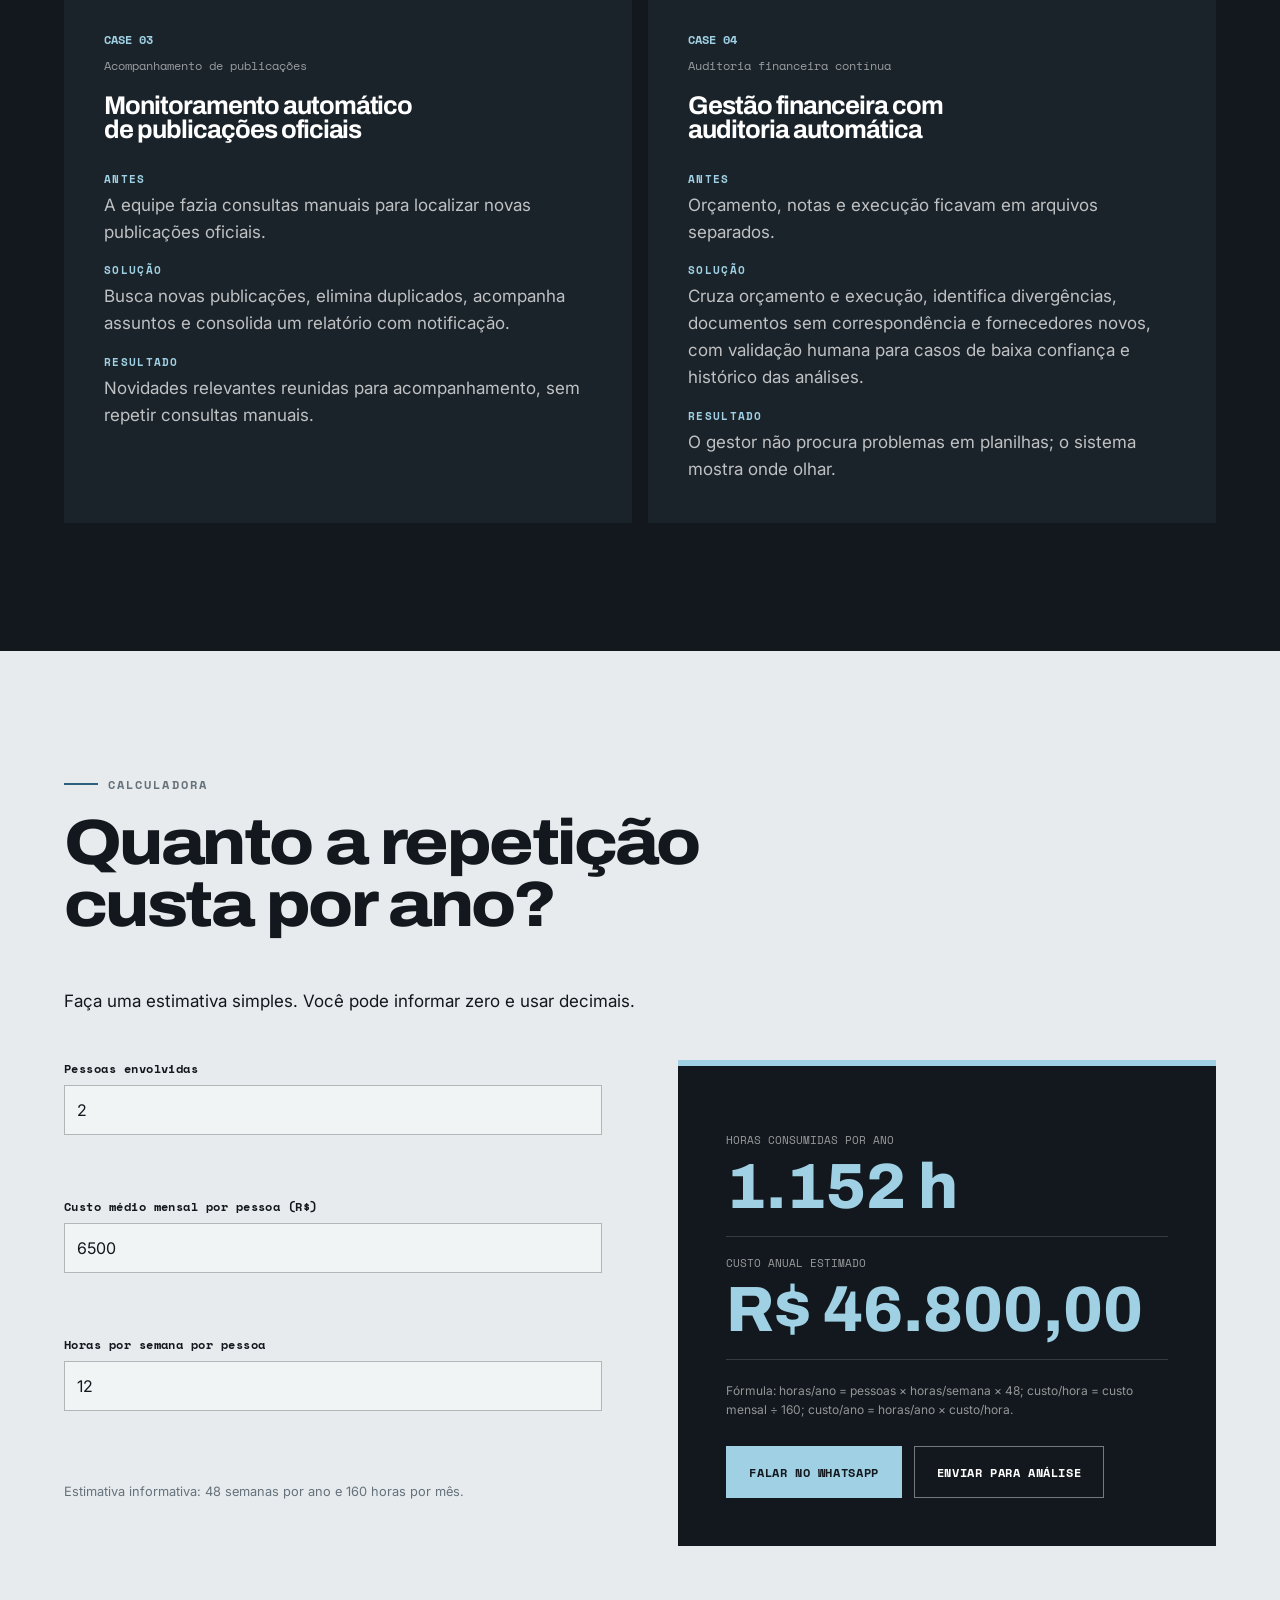
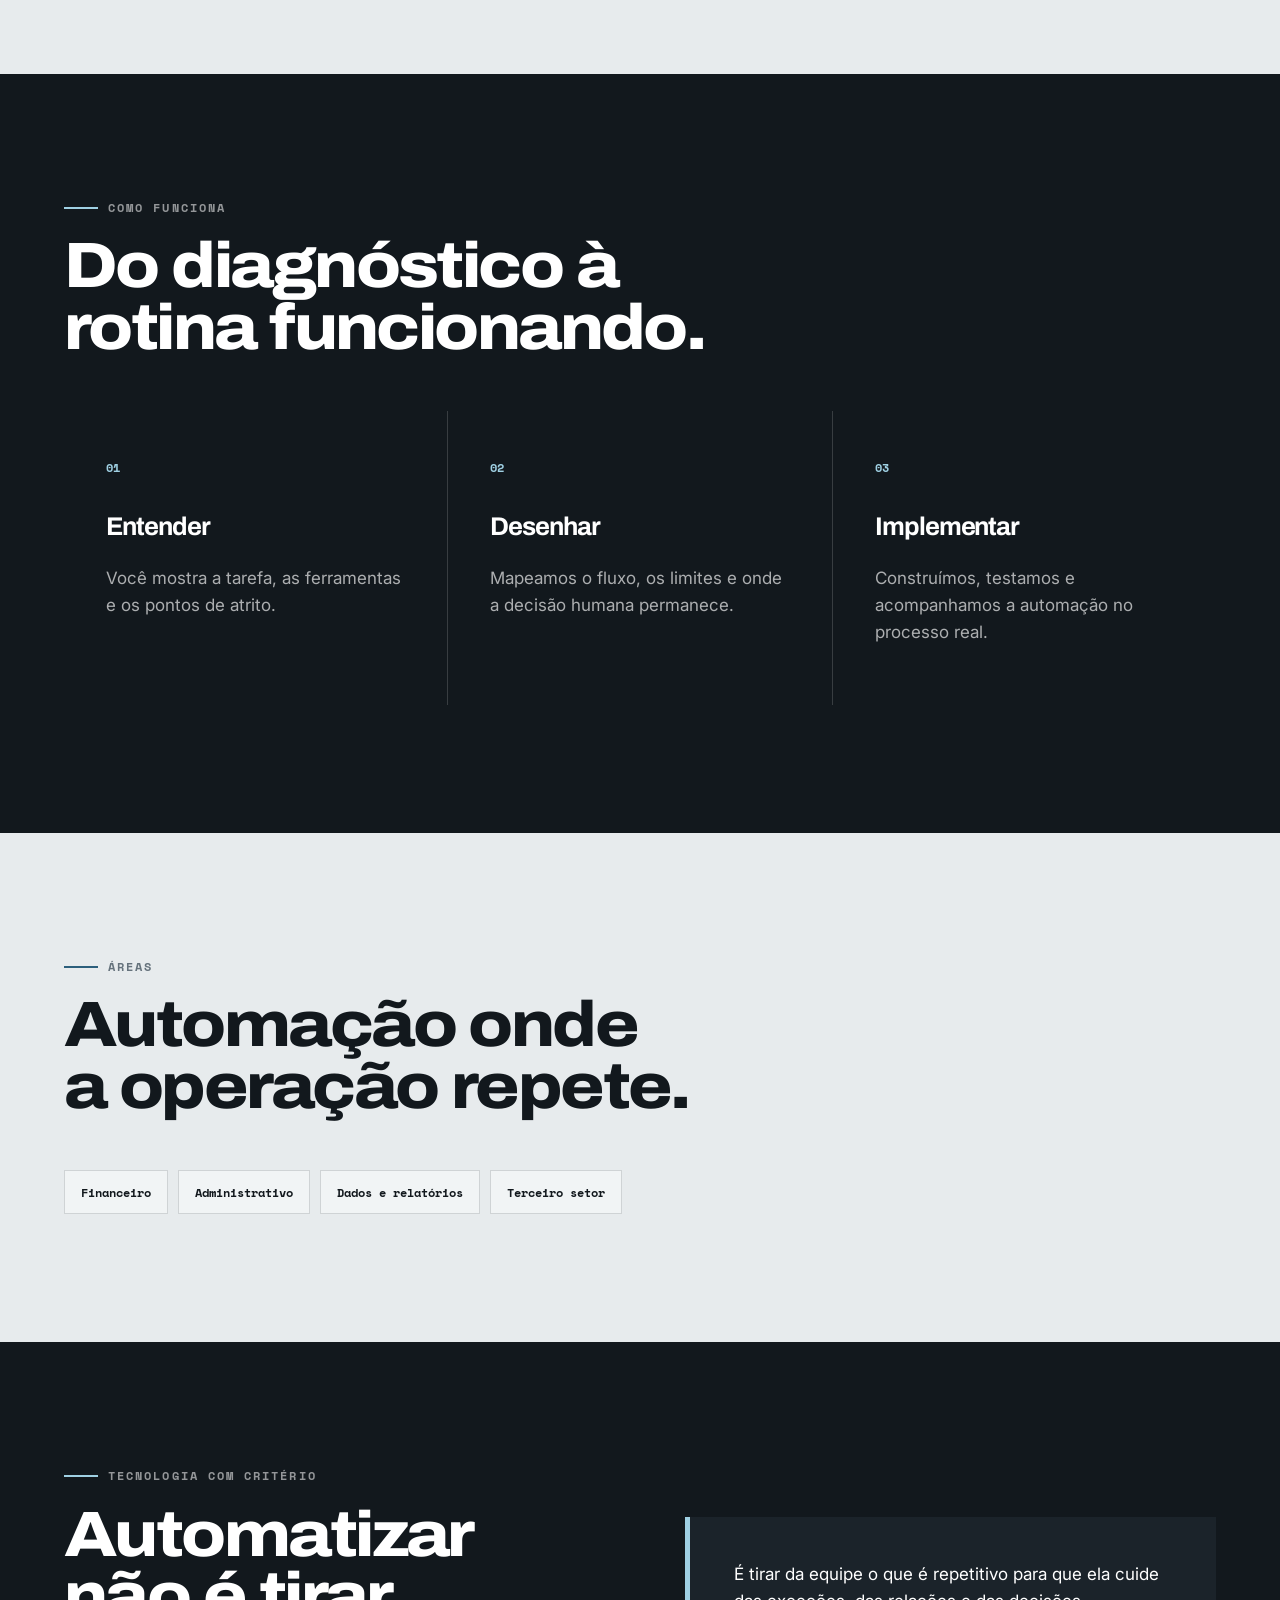
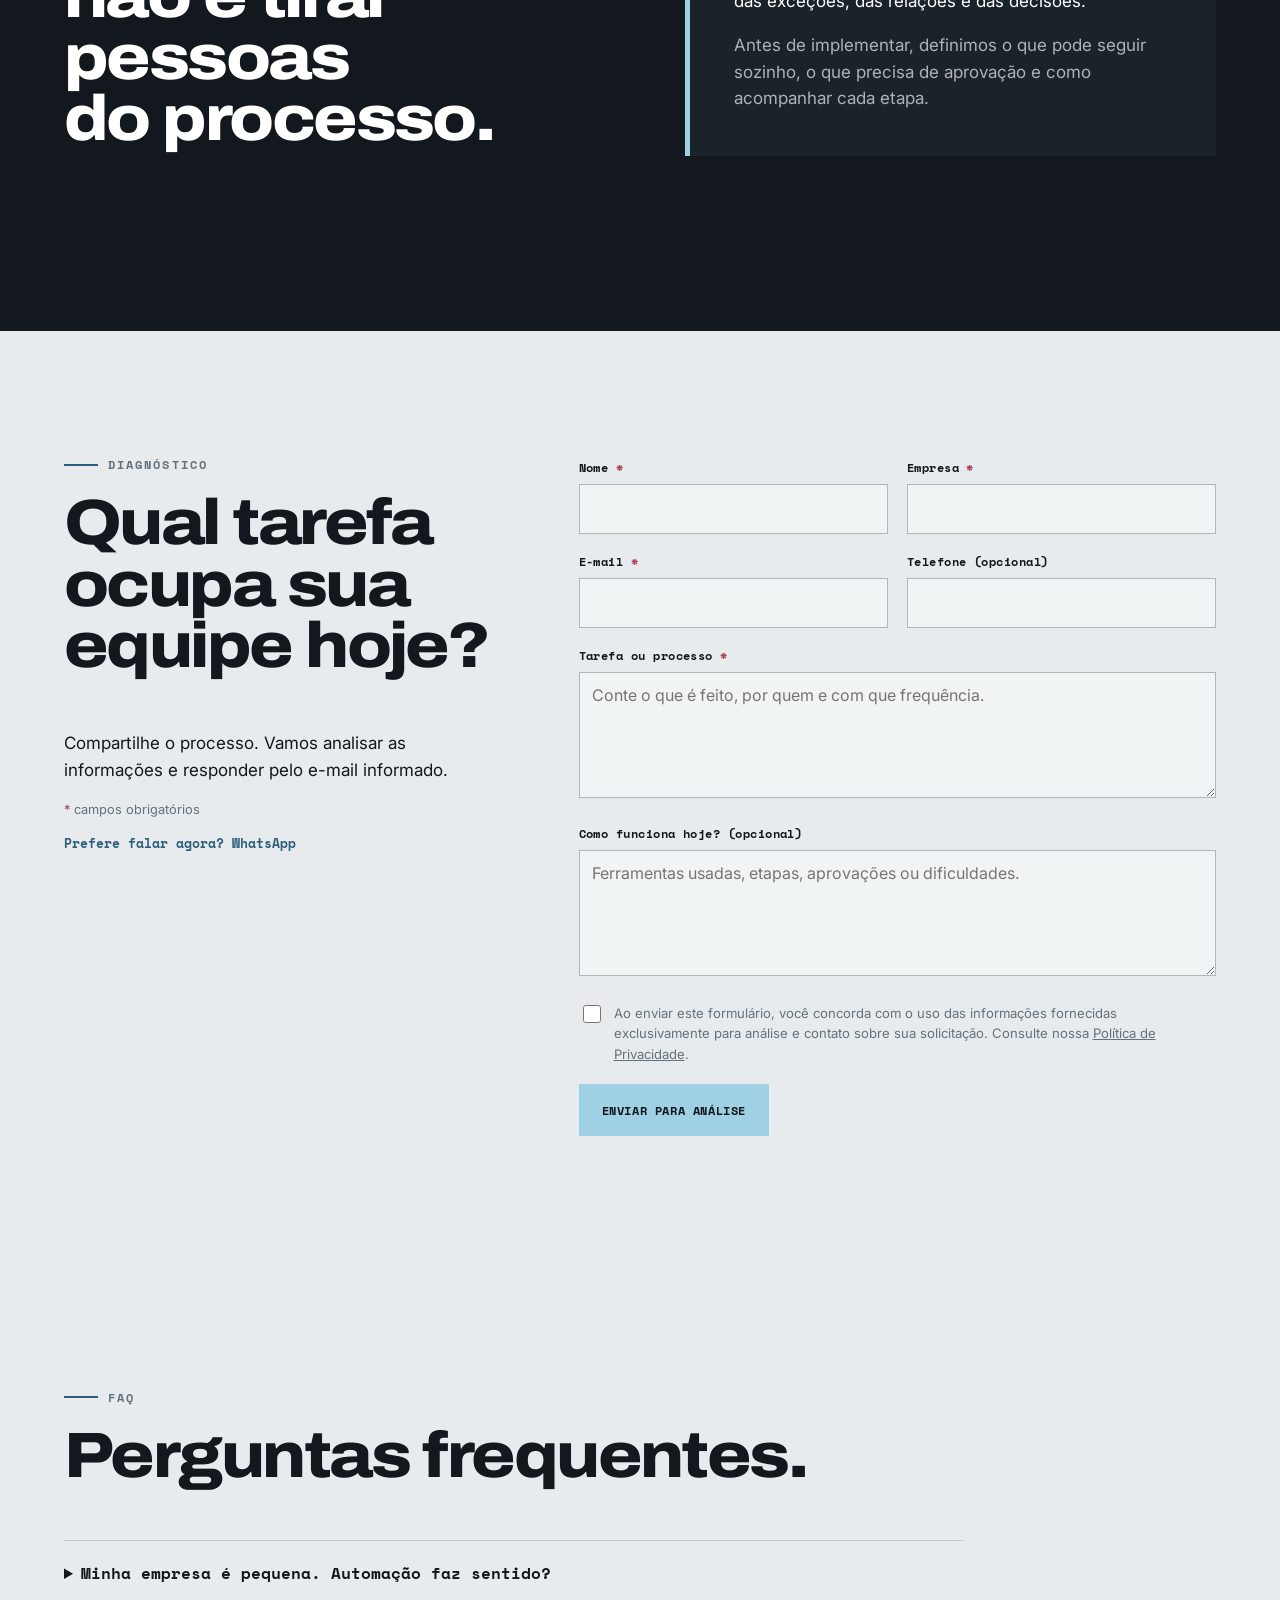
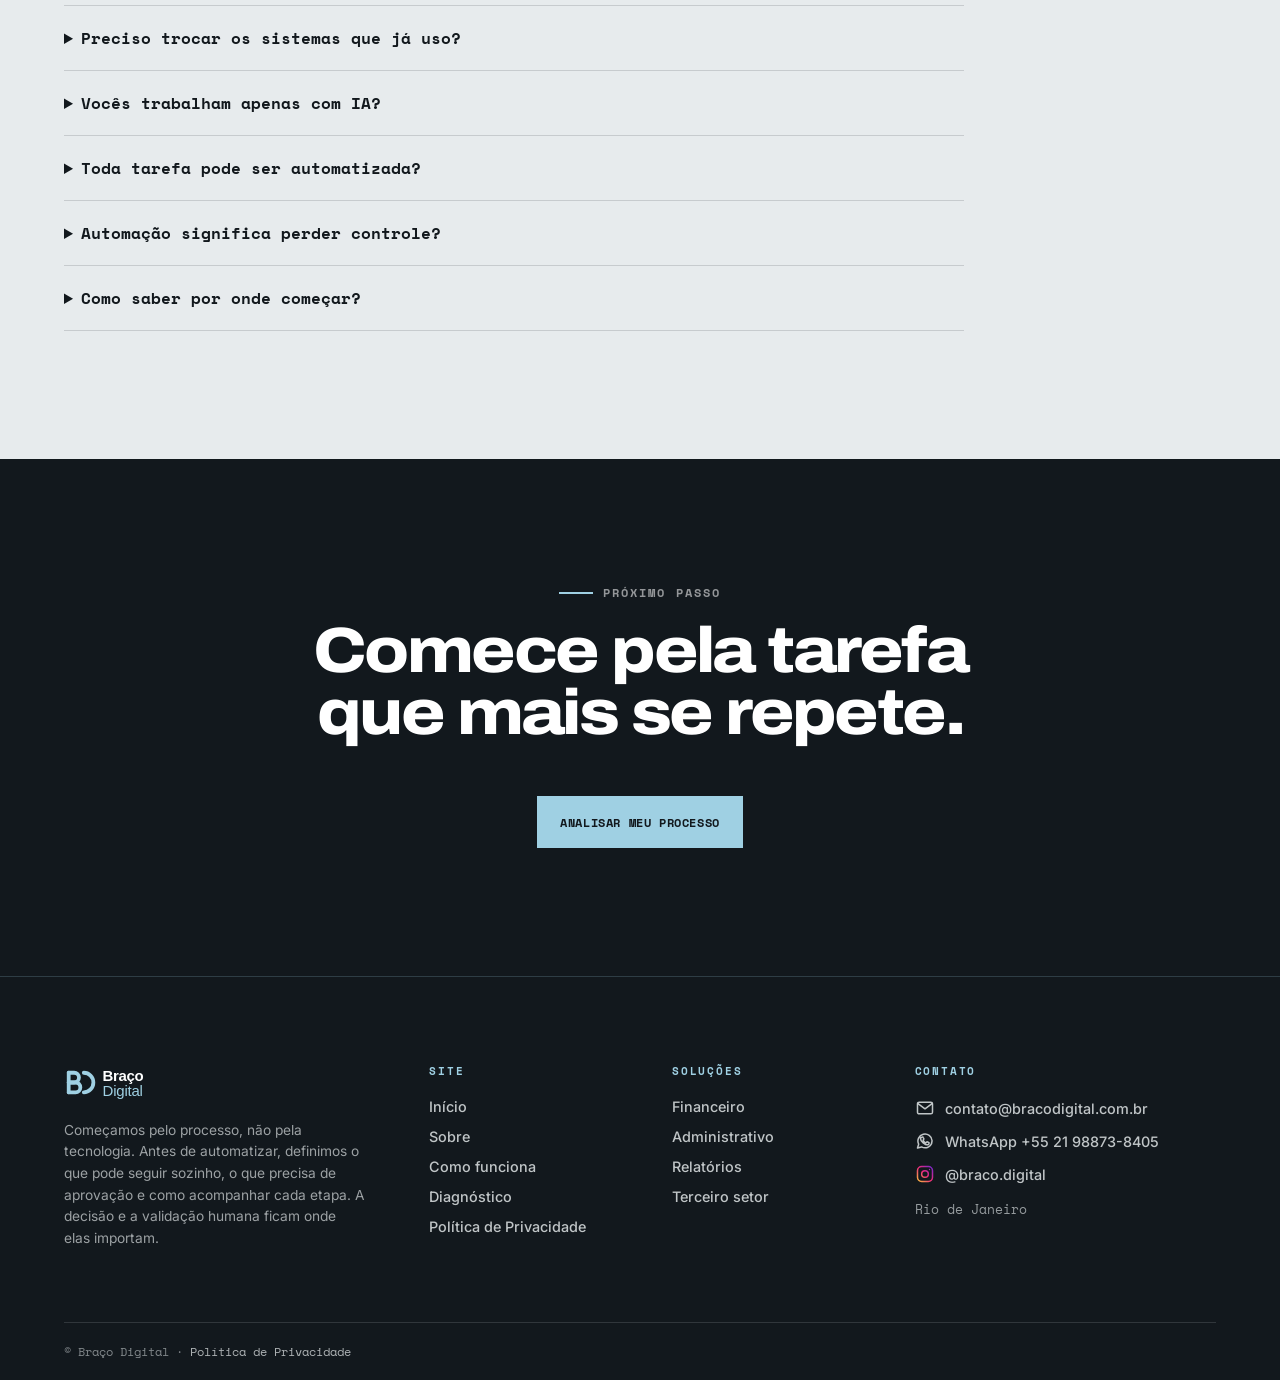
==== commit 13511952: "fix(site): normaliza tokens de versão e corrige README/STATUS (2026-11-13) Cache-bust: todo ?v= de C" ====
--- a/index.html
+++ b/index.html
@@ -69,12 +69,12 @@
     ]
   }
   </script>
-  <link rel="stylesheet" href="css/index.v2.css?v=f4e66e1">
+  <link rel="stylesheet" href="css/index.v2.css?v=5b64311">
 </head>
 <body>
   <a class="skip-link" href="#inicio">Pular para o conteúdo</a>
   <header class="nav">
-    <a class="brand" href="#inicio" aria-label="Braço Digital — início"><img src="assets/marca/logo-light.svg?v=a886879" alt="Braço Digital" width="280" height="48"></a>
+    <a class="brand" href="#inicio" aria-label="Braço Digital — início"><img src="assets/marca/logo-light.svg?v=5dd0c38" alt="Braço Digital" width="280" height="48"></a>
     <button class="hamb" type="button" aria-expanded="false" aria-controls="menu">Menu</button>
     <nav class="menu" id="menu" aria-label="Navegação principal">
       <a href="#sobre">Sobre</a><a href="#solucoes">Soluções</a><a href="#cases">Cases</a><a href="#como-funciona">Como funciona</a><a href="#faq">FAQ</a><a class="menu-cta" href="#diagnostico">Analisar meu processo</a>
@@ -188,7 +188,7 @@
   <footer class="footer">
     <div class="footer-grid">
       <div class="footer-column footer-brand">
-        <img src="assets/marca/logo-light.svg?v=a886879" alt="Braço Digital" width="280" height="48">
+        <img src="assets/marca/logo-light.svg?v=5dd0c38" alt="Braço Digital" width="280" height="48">
         <p>Começamos pelo processo, não pela tecnologia. Antes de automatizar, definimos o que pode seguir sozinho, o que precisa de aprovação e como acompanhar cada etapa. A decisão e a validação humana ficam onde elas importam.</p>
       </div>
       <nav class="footer-column" aria-label="Navegação do rodapé">
@@ -223,7 +223,7 @@
     <div class="footer-bar">© <span id="ano"></span> Braço Digital · <a href="politica-de-privacidade.html">Política de Privacidade</a></div>
   </footer>
 
-  <script src="js/app.v2.js"></script>
+  <script src="js/app.v2.js?v=2724a85></script>
   <a class="wa-float" href="https://wa.me/5521988738405" target="_blank" rel="noopener" aria-label="Falar no WhatsApp">
     <svg viewBox="0 0 24 24" width="26" height="26" aria-hidden="true"><path fill="currentColor" d="M12.04 2C6.58 2 2.13 6.45 2.13 11.91c0 1.75.46 3.45 1.32 4.95L2 22l5.25-1.38a9.9 9.9 0 0 0 4.79 1.22h.01c5.46 0 9.9-4.45 9.9-9.91A9.85 9.85 0 0 0 12.04 2Zm0 18.13h-.01a8.2 8.2 0 0 1-4.19-1.15l-.3-.18-3.12.82.83-3.04-.2-.31a8.2 8.2 0 0 1-1.26-4.37c0-4.54 3.7-8.24 8.25-8.24 2.2 0 4.27.86 5.83 2.42a8.18 8.18 0 0 1 2.41 5.83c0 4.54-3.7 8.22-8.24 8.22Zm4.52-6.16c-.25-.13-1.47-.72-1.69-.8-.23-.09-.4-.13-.56.12-.17.25-.64.8-.78.97-.15.16-.29.18-.54.06-.25-.13-1.05-.39-2-1.23-.73-.66-1.23-1.47-1.38-1.72-.14-.25-.02-.38.11-.51.11-.11.25-.29.37-.43.13-.15.17-.25.25-.41.09-.17.04-.31-.02-.43-.06-.13-.56-1.35-.77-1.84-.2-.48-.41-.42-.56-.43h-.48c-.17 0-.43.06-.66.31-.22.25-.86.85-.86 2.07 0 1.22.89 2.4 1.01 2.56.13.17 1.75 2.67 4.23 3.74.59.26 1.05.41 1.41.52.59.19 1.13.16 1.56.1.48-.07 1.47-.6 1.67-1.18.21-.58.21-1.07.15-1.18-.06-.1-.23-.16-.48-.29Z"/></svg>
   </a>
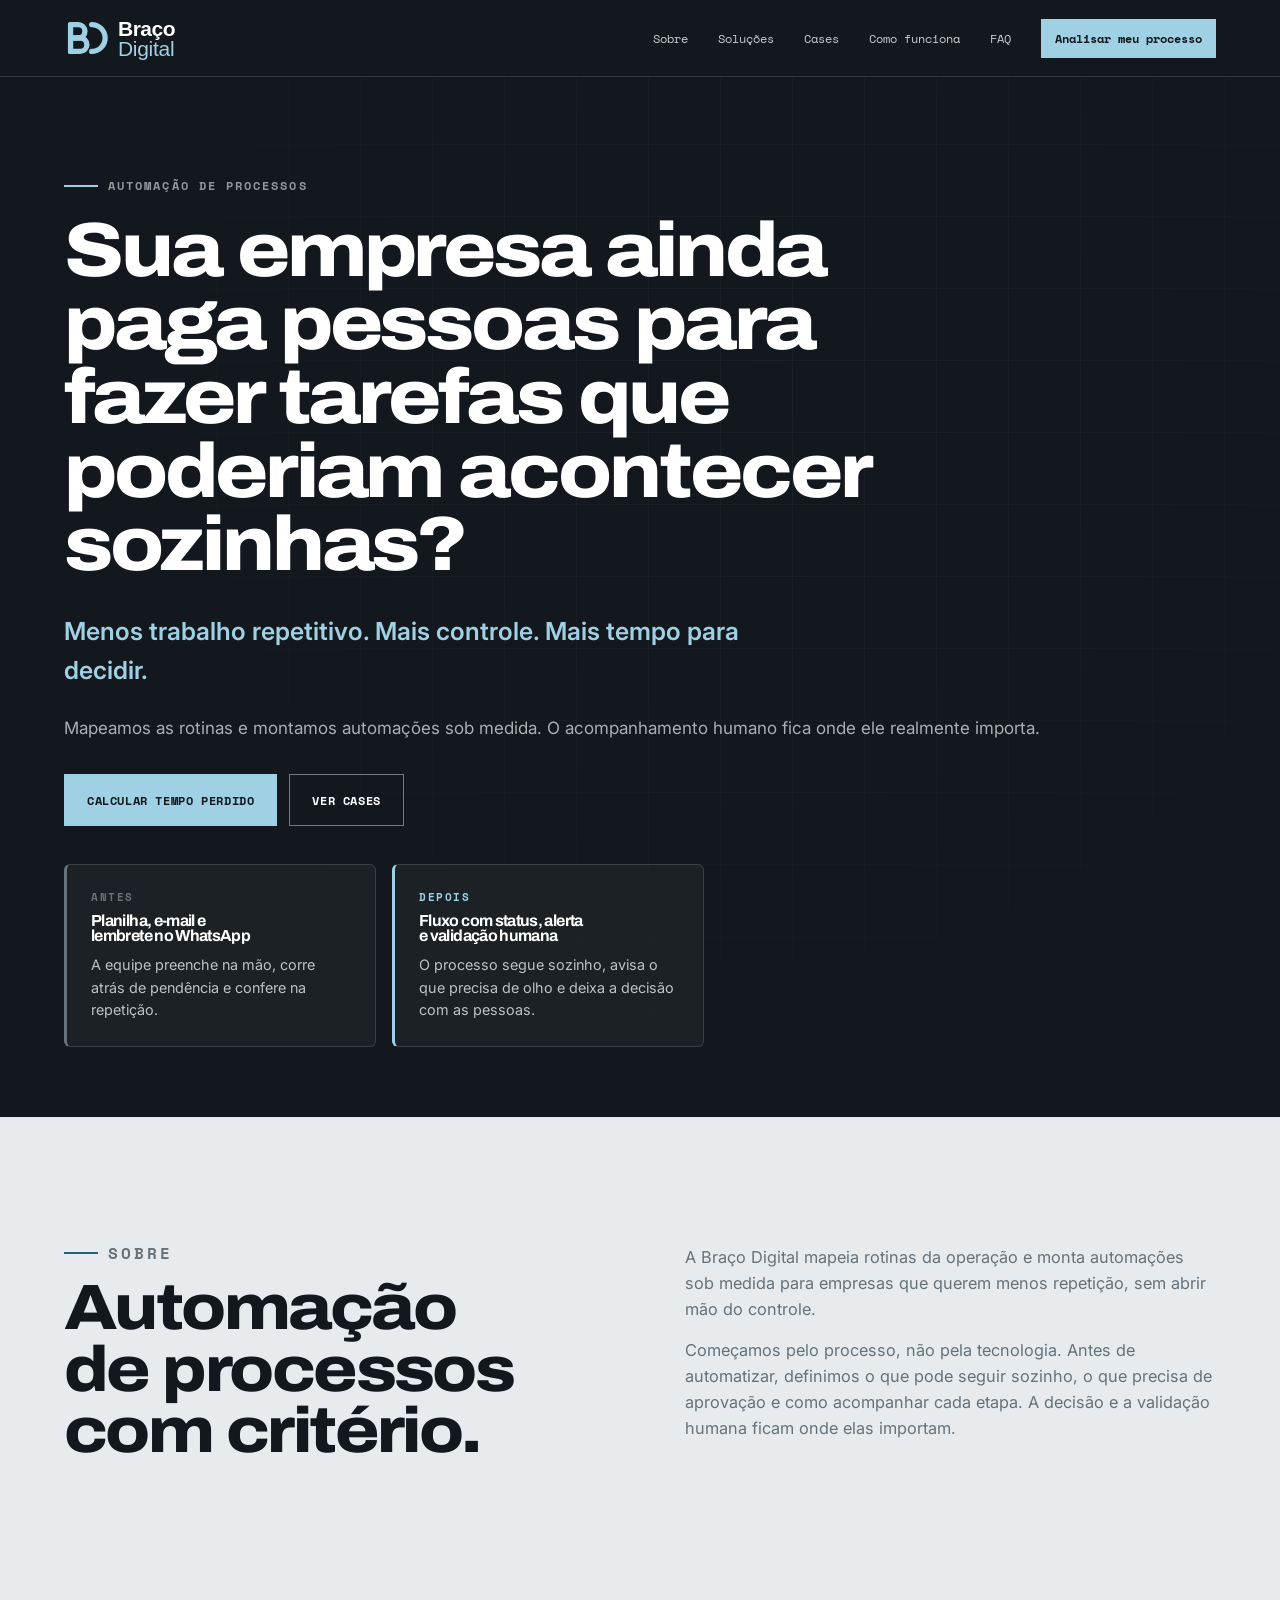
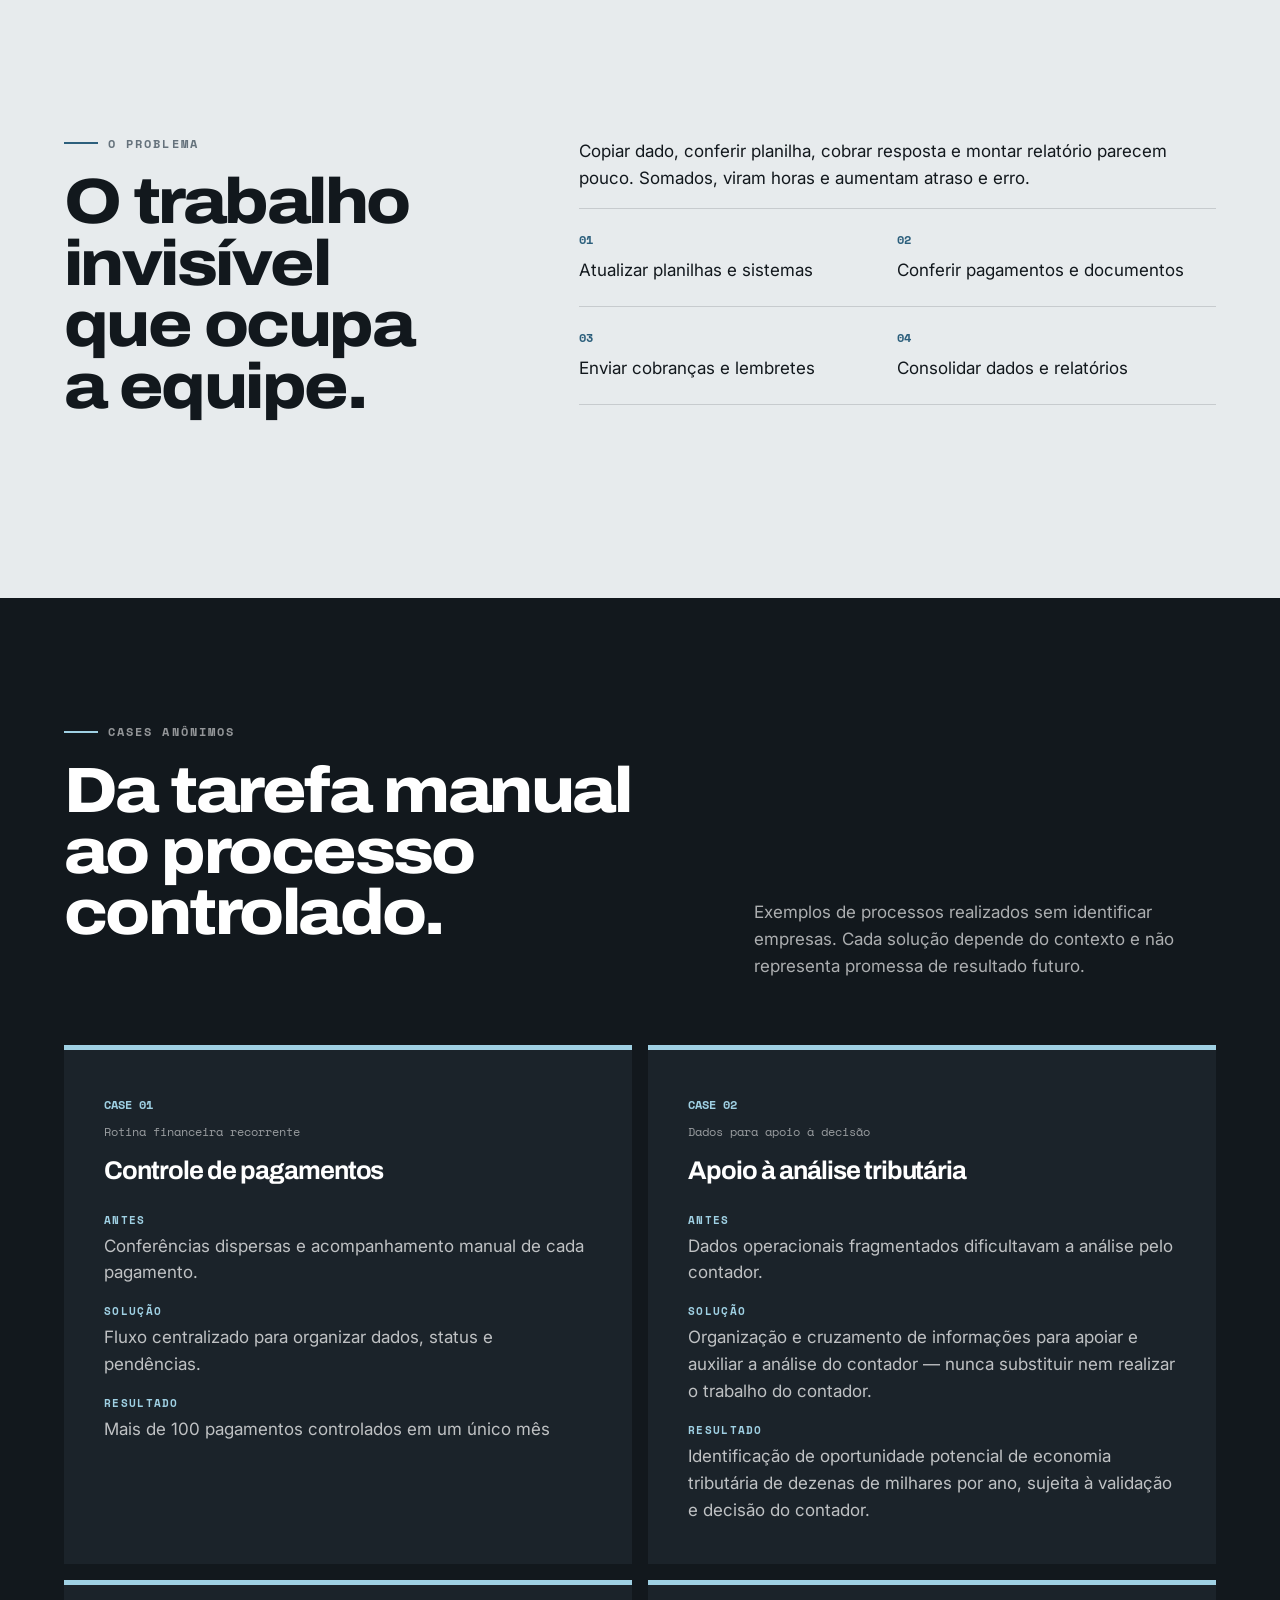
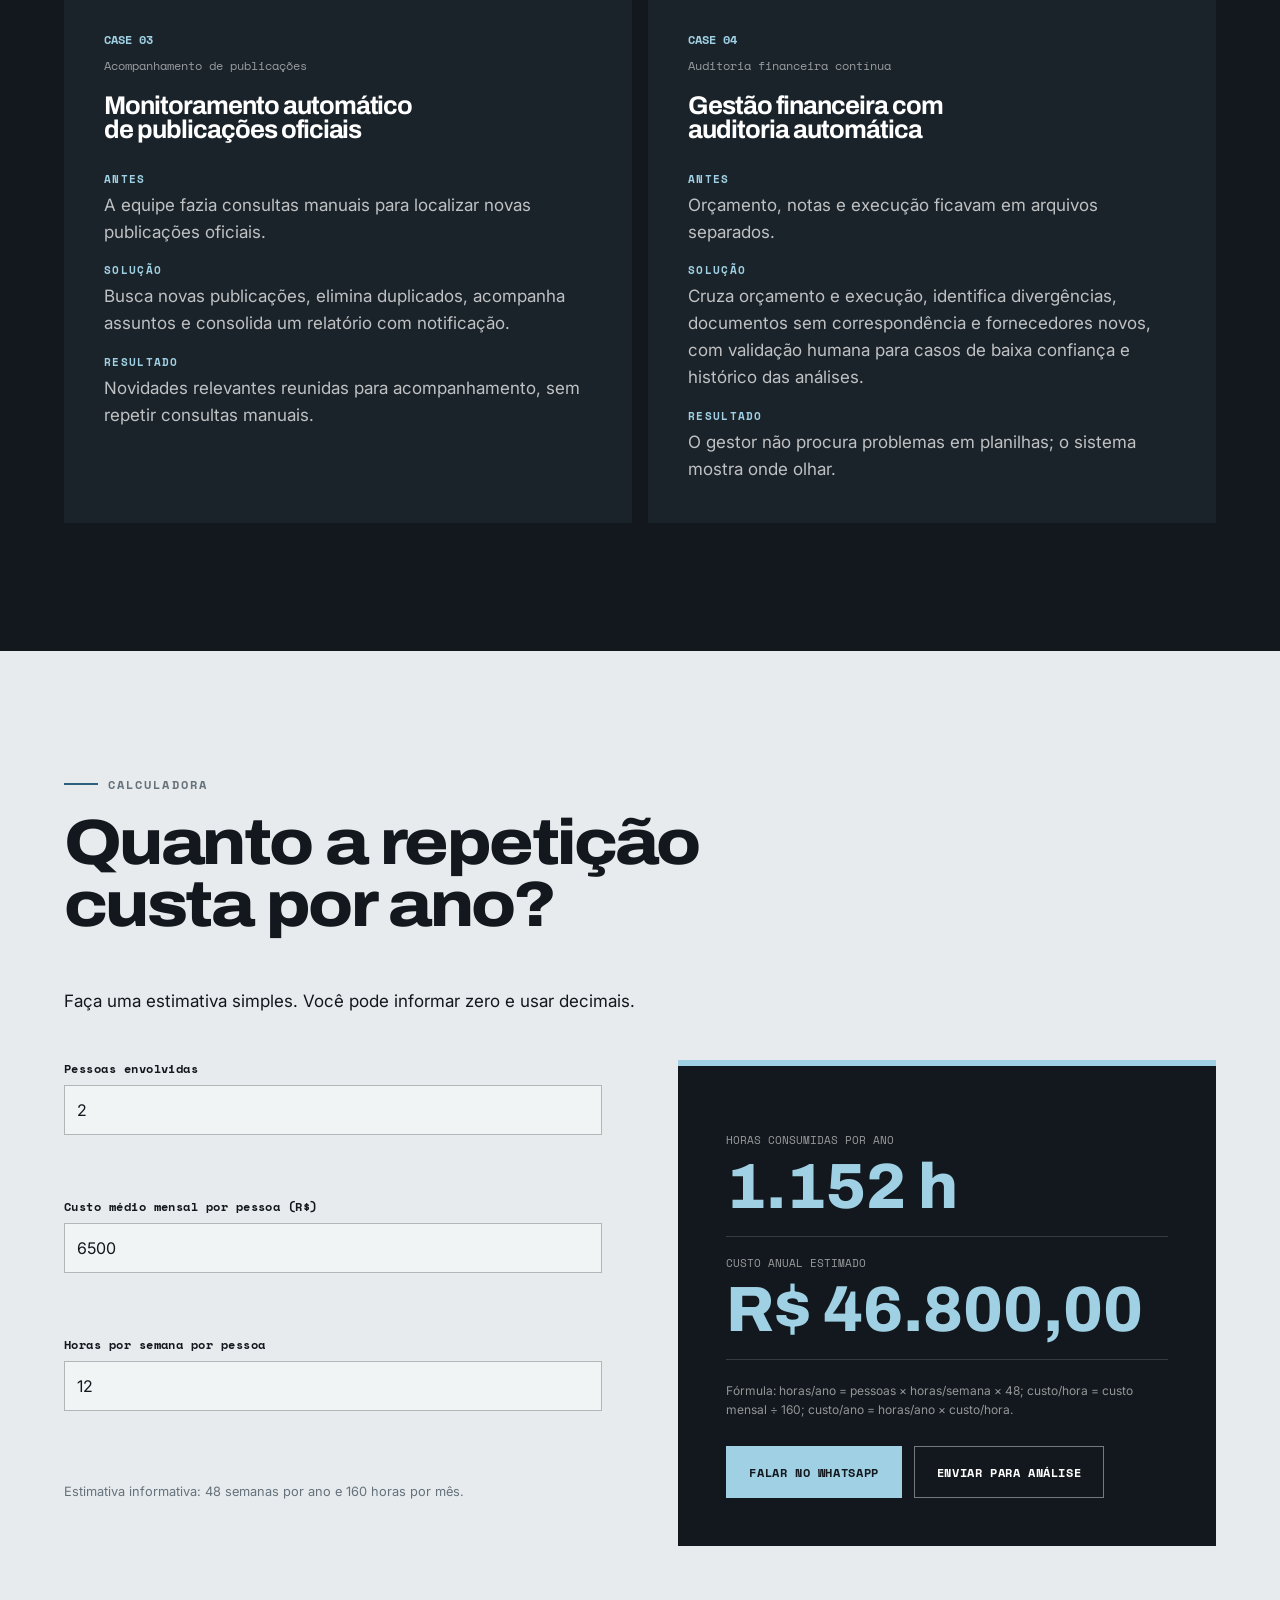
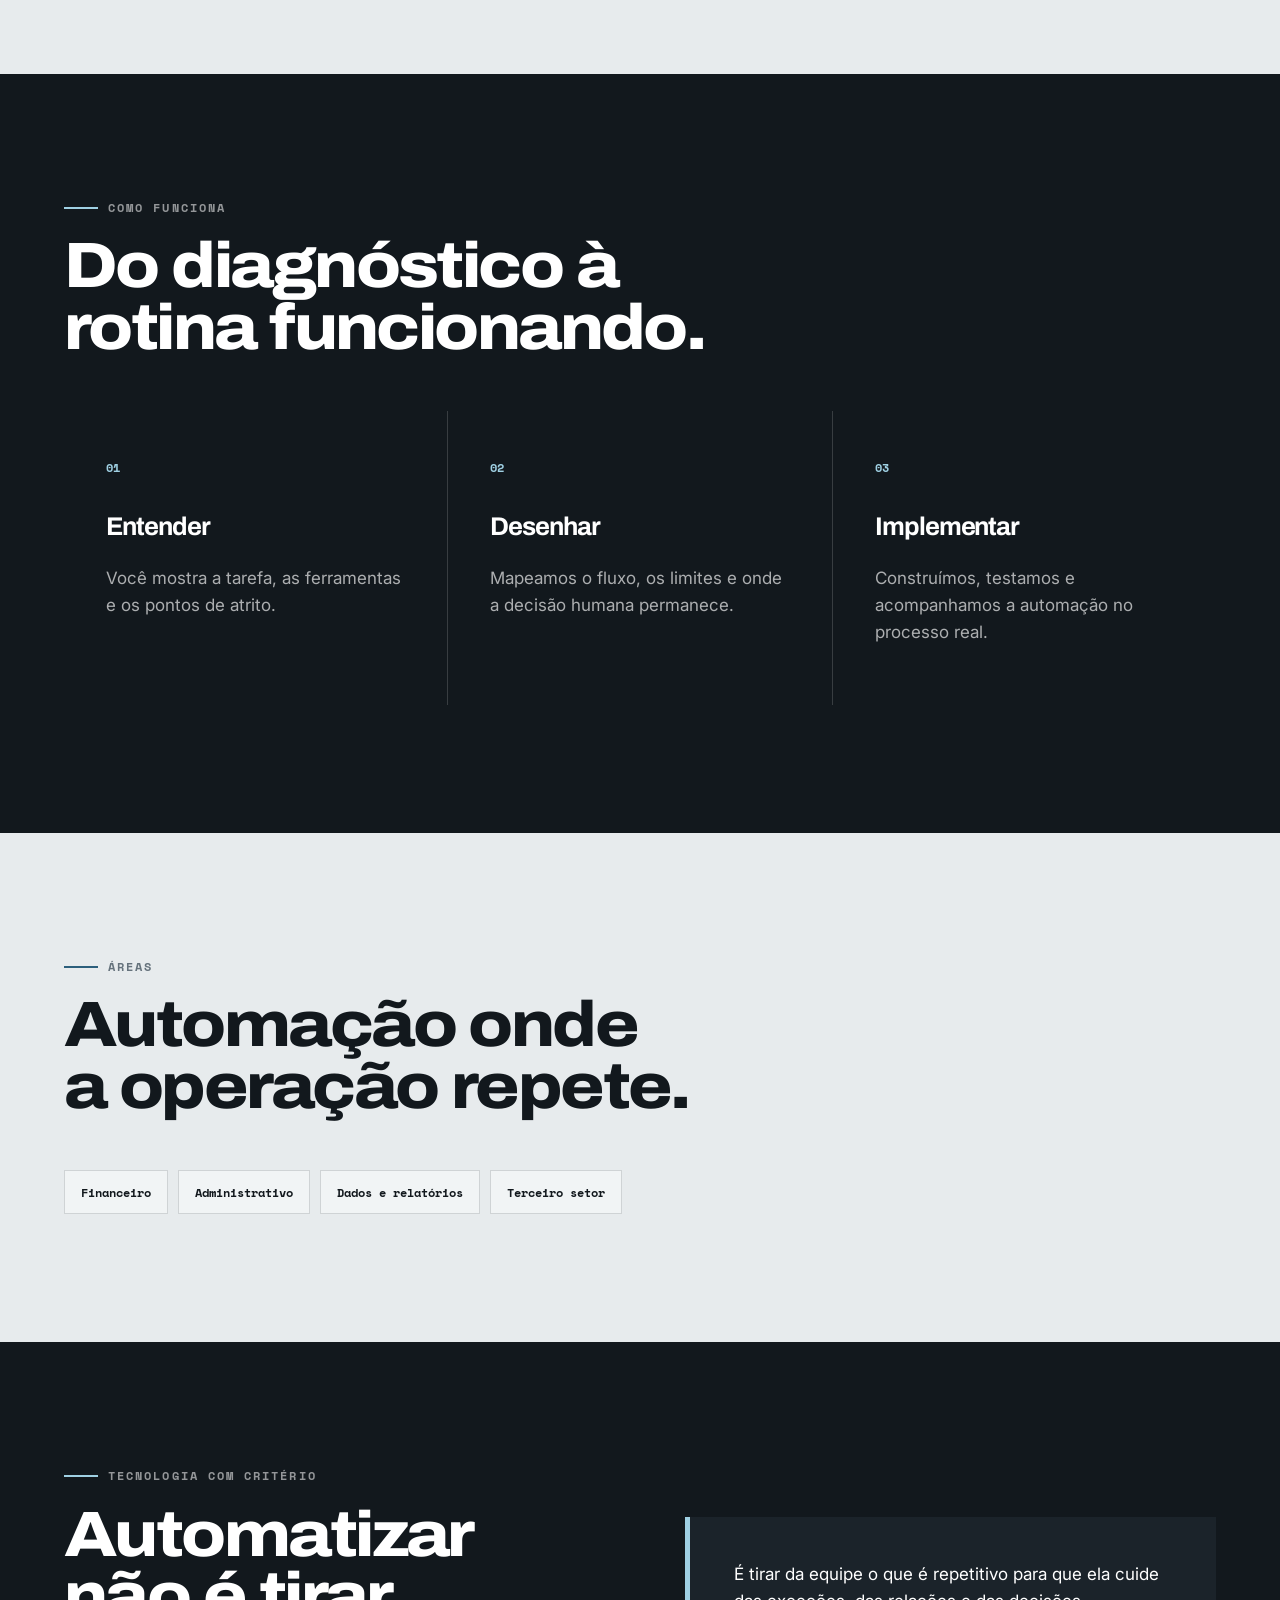
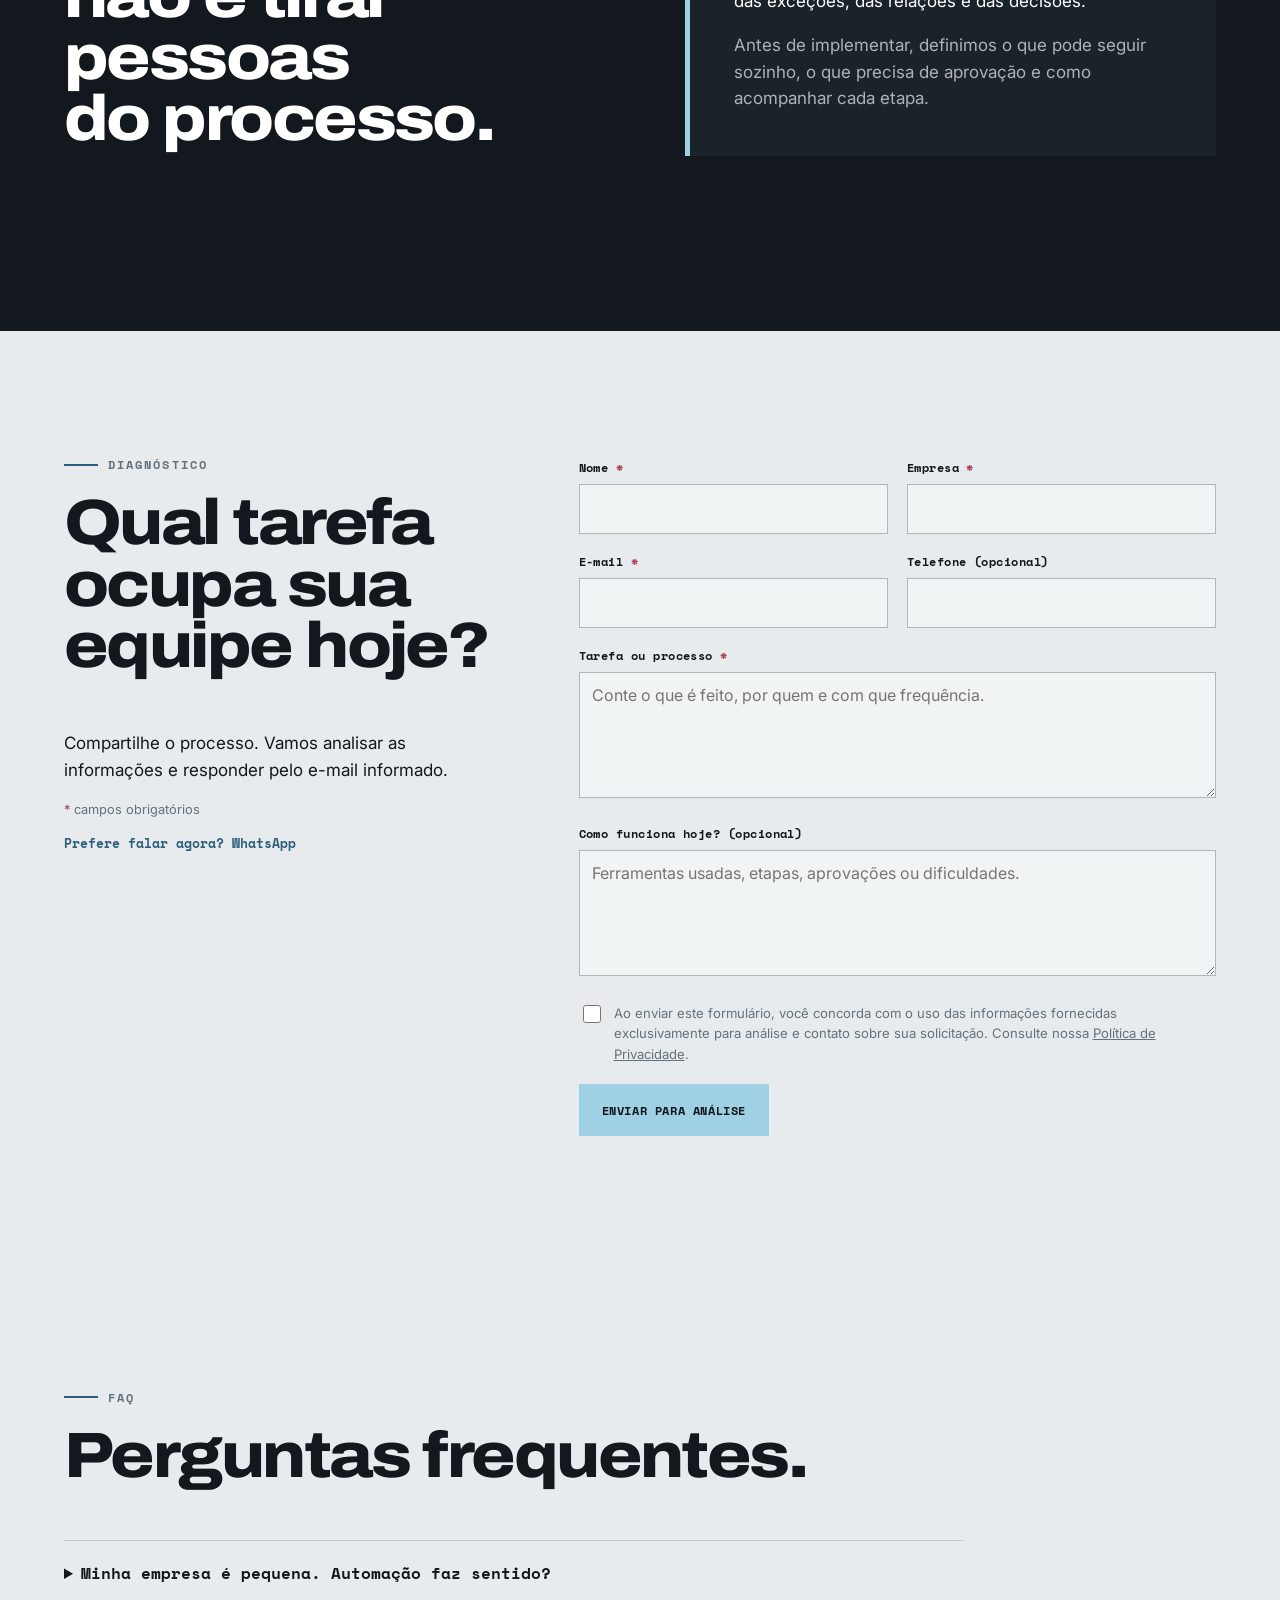
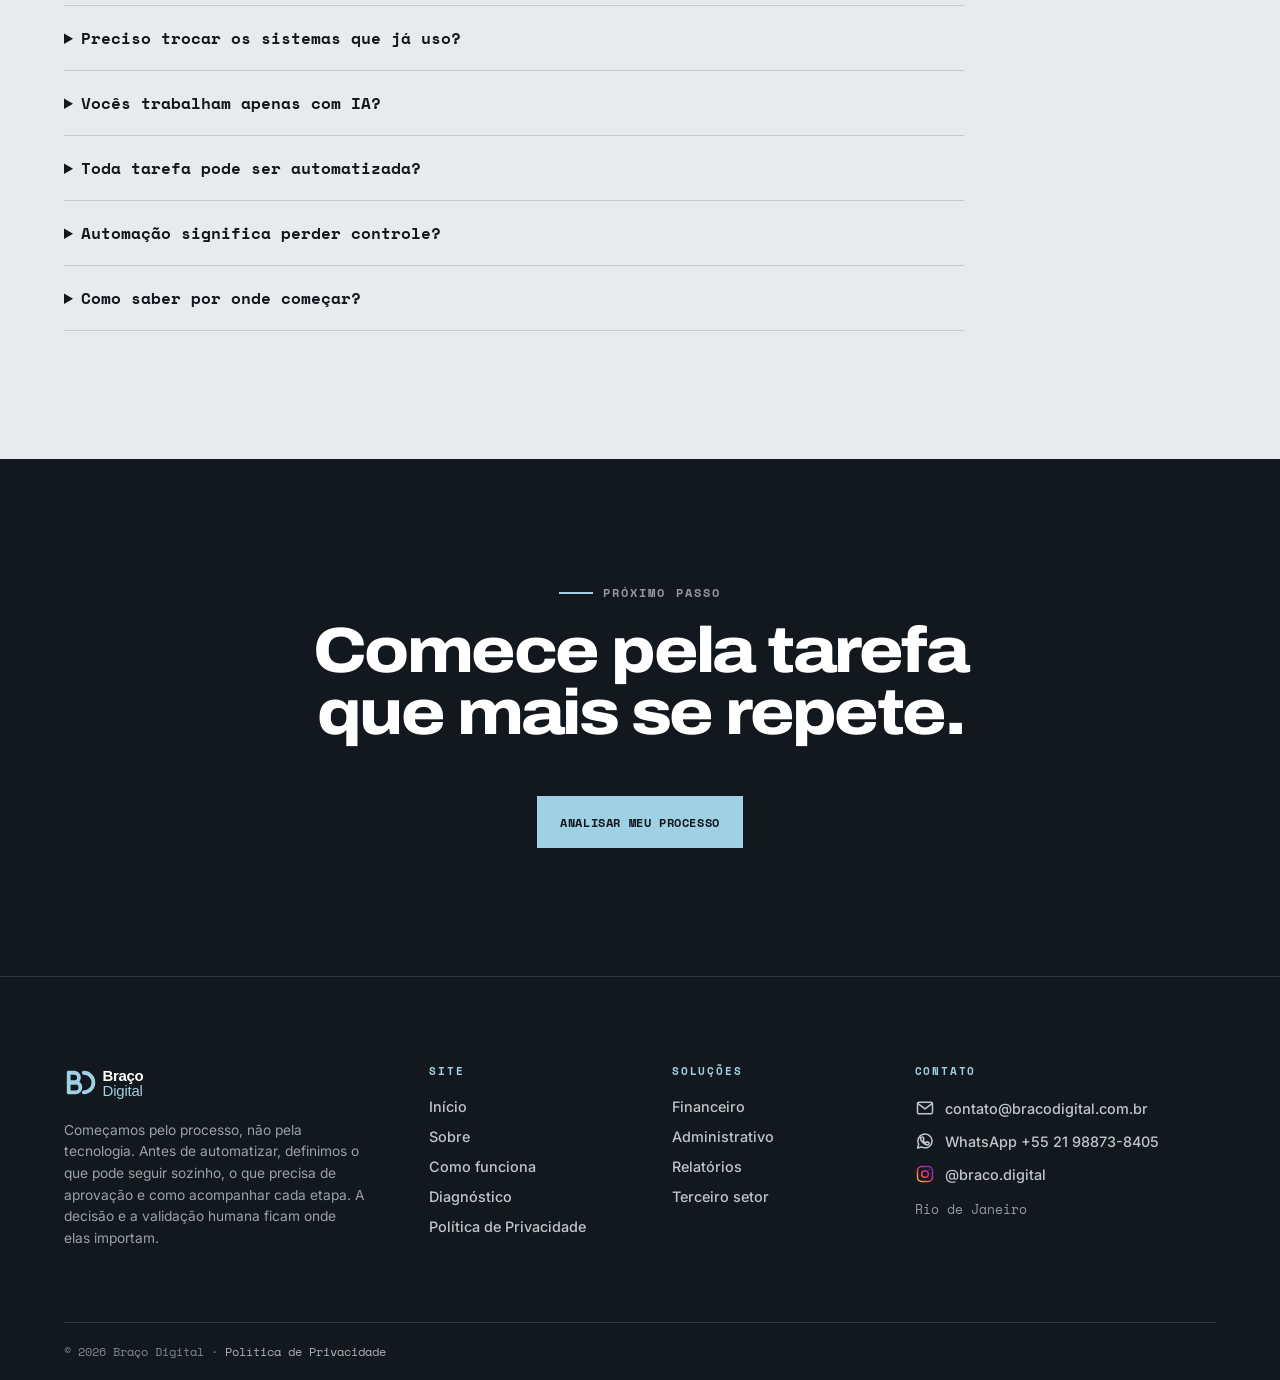
==== commit a6ddb5c3: "fix(site): restaura a aspa de fechamento do src do app.v2.js nas 6 paginas O commit 1351195 perdeu a" ====
--- a/index.html
+++ b/index.html
@@ -223,7 +223,7 @@
     <div class="footer-bar">© <span id="ano"></span> Braço Digital · <a href="politica-de-privacidade.html">Política de Privacidade</a></div>
   </footer>
 
-  <script src="js/app.v2.js?v=2724a85></script>
+  <script src="js/app.v2.js?v=2724a85"></script>
   <a class="wa-float" href="https://wa.me/5521988738405" target="_blank" rel="noopener" aria-label="Falar no WhatsApp">
     <svg viewBox="0 0 24 24" width="26" height="26" aria-hidden="true"><path fill="currentColor" d="M12.04 2C6.58 2 2.13 6.45 2.13 11.91c0 1.75.46 3.45 1.32 4.95L2 22l5.25-1.38a9.9 9.9 0 0 0 4.79 1.22h.01c5.46 0 9.9-4.45 9.9-9.91A9.85 9.85 0 0 0 12.04 2Zm0 18.13h-.01a8.2 8.2 0 0 1-4.19-1.15l-.3-.18-3.12.82.83-3.04-.2-.31a8.2 8.2 0 0 1-1.26-4.37c0-4.54 3.7-8.24 8.25-8.24 2.2 0 4.27.86 5.83 2.42a8.18 8.18 0 0 1 2.41 5.83c0 4.54-3.7 8.22-8.24 8.22Zm4.52-6.16c-.25-.13-1.47-.72-1.69-.8-.23-.09-.4-.13-.56.12-.17.25-.64.8-.78.97-.15.16-.29.18-.54.06-.25-.13-1.05-.39-2-1.23-.73-.66-1.23-1.47-1.38-1.72-.14-.25-.02-.38.11-.51.11-.11.25-.29.37-.43.13-.15.17-.25.25-.41.09-.17.04-.31-.02-.43-.06-.13-.56-1.35-.77-1.84-.2-.48-.41-.42-.56-.43h-.48c-.17 0-.43.06-.66.31-.22.25-.86.85-.86 2.07 0 1.22.89 2.4 1.01 2.56.13.17 1.75 2.67 4.23 3.74.59.26 1.05.41 1.41.52.59.19 1.13.16 1.56.1.48-.07 1.47-.6 1.67-1.18.21-.58.21-1.07.15-1.18-.06-.1-.23-.16-.48-.29Z"/></svg>
   </a>
